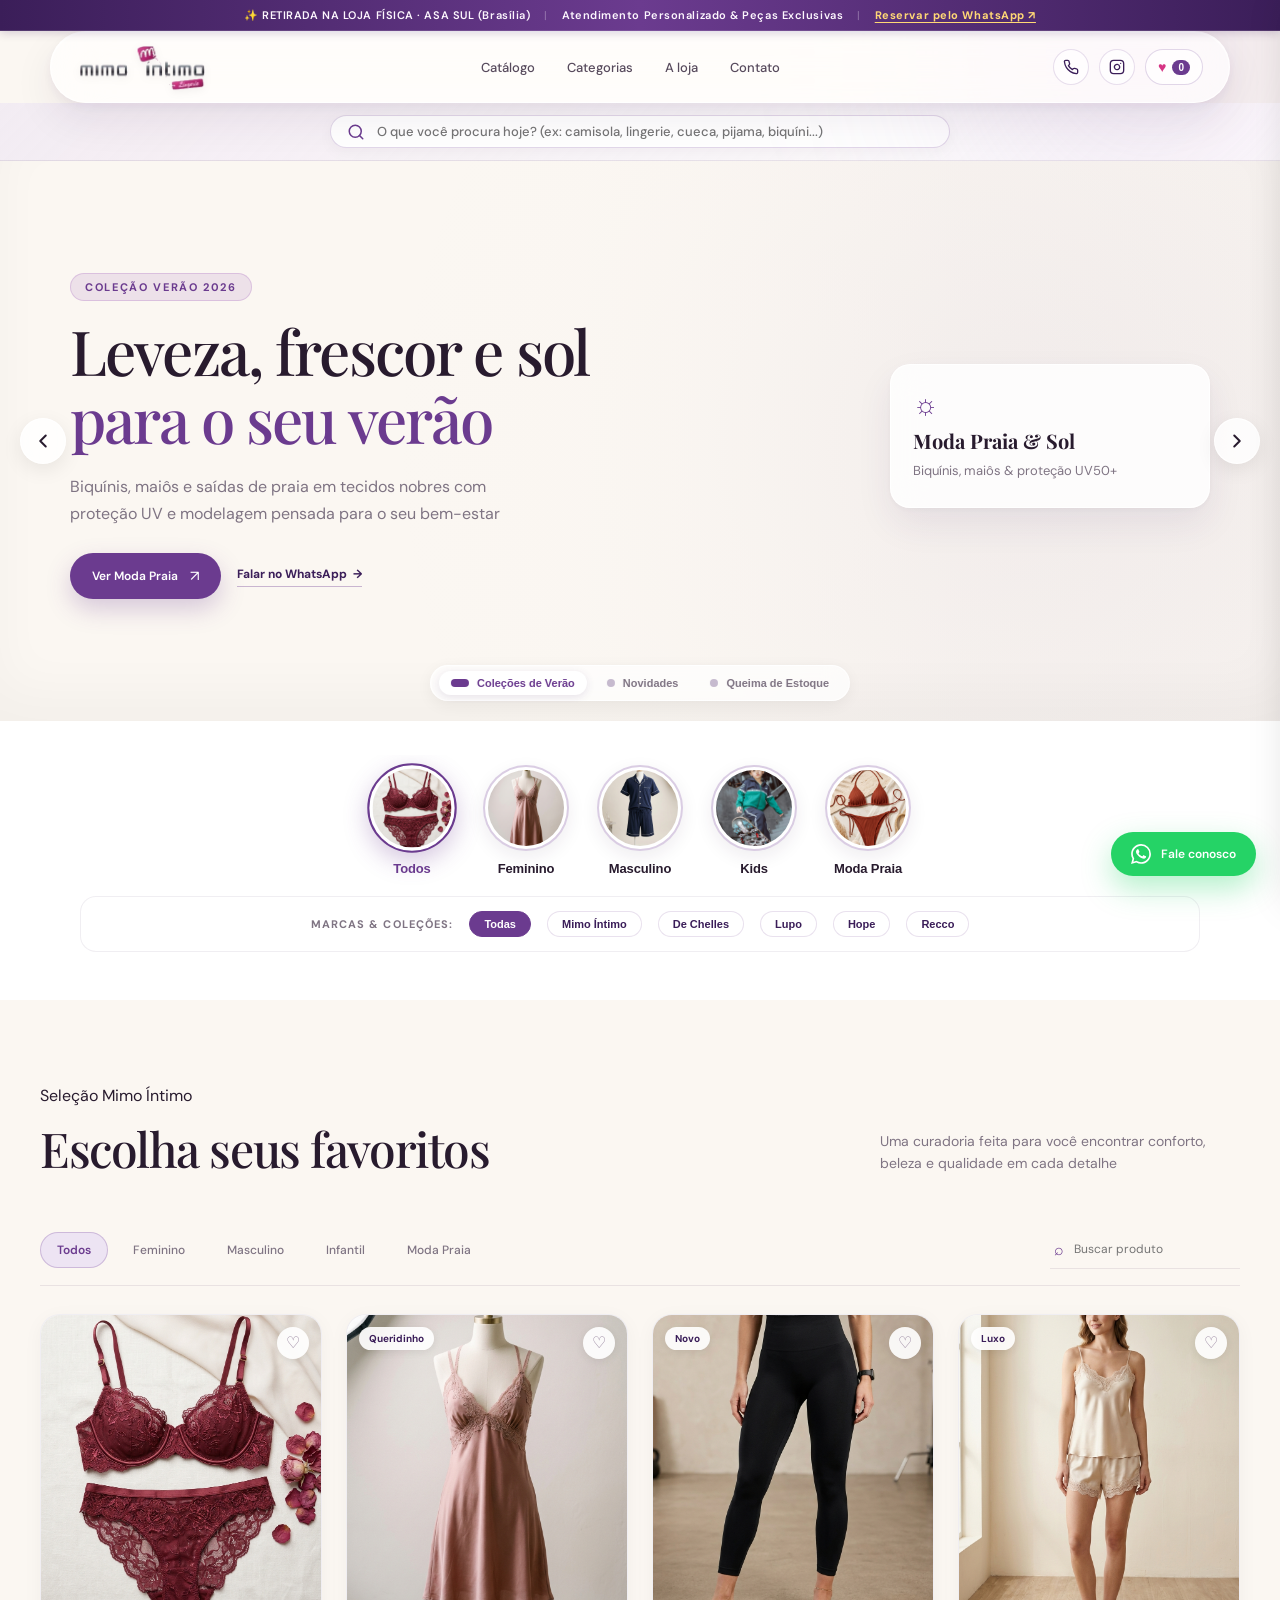
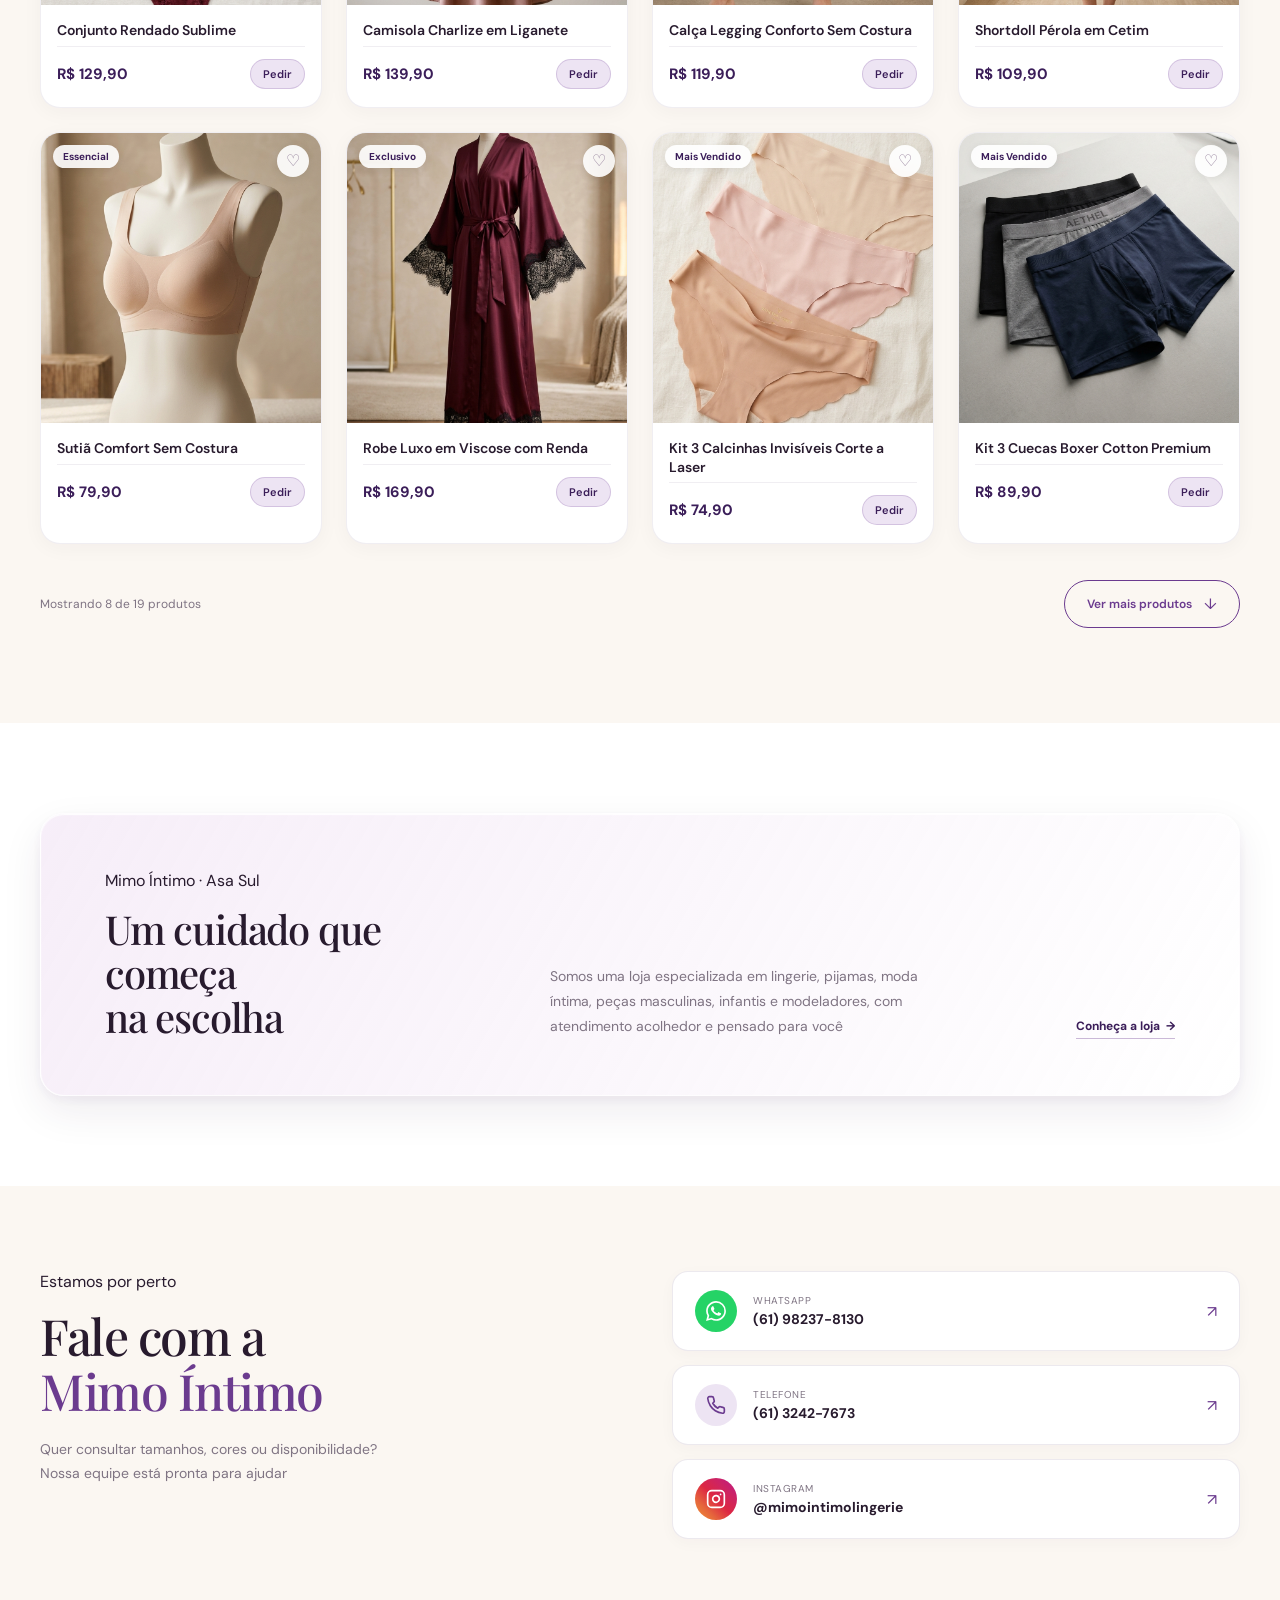
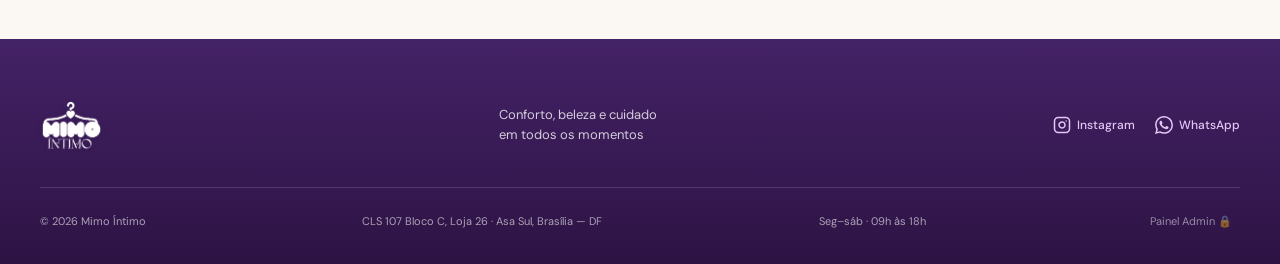
==== index.html @ 47210f23 "fix(admin,pix): corrigir login admin e banco de dados local, implementar fluxo pix com confirmacao w" ====
<!doctype html>
<html lang="pt-BR">
  <head>
    <meta charset="UTF-8" />
    <meta name="viewport" content="width=device-width, initial-scale=1.0" />
    <meta name="description" content="Mimo Íntimo — lingerie, pijamas, moda íntima e conforto em Brasília" />
    <link rel="canonical" href="https://mimointimos.com/" />
    <meta property="og:url" content="https://mimointimos.com/" />
    <meta property="og:title" content="Mimo Íntimo | Catálogo Oficial" />
    <meta property="og:description" content="Lingerie, pijamas e moda íntima escolhidos com carinho para acompanhar todos os seus momentos" />
    <title>Mimo Íntimo | Catálogo</title>
    <link rel="icon" type="image/png" href="logo.png" />
    <link rel="preconnect" href="https://fonts.googleapis.com" />
    <link rel="preconnect" href="https://fonts.gstatic.com" crossorigin />
    <link href="https://fonts.googleapis.com/css2?family=DM+Sans:wght@400;500;600;700&family=Playfair+Display:wght@500;600&display=swap" rel="stylesheet" />
    <link rel="stylesheet" href="styles.css" />
  </head>
  <body>
    <div class="page-glow page-glow-one"></div>
    <div class="page-glow page-glow-two"></div>

    <!-- BARRA ROXA DE PONTA A PONTA NO TOPO -->
    <div class="announcement-top-bar">
      <div class="announcement-inner">
        <span>✨ RETIRADA NA LOJA FÍSICA · ASA SUL (Brasília)</span>
        <span class="bar-sep">|</span>
        <span>Atendimento Personalizado & Peças Exclusivas</span>
        <span class="bar-sep">|</span>
        <a href="https://wa.me/5561982378130?text=Olá!%20Gostaria%20de%20reservar%20uma%20peça%20para%20retirada%20na%20loja" target="_blank" rel="noreferrer" class="announcement-link">
          Reservar pelo WhatsApp ↗
        </a>
      </div>
    </div>

    <!-- NAVBAR FLUTUANTE VIDRALÍTICA -->
    <header class="site-header">
      <nav class="navbar glass-panel" aria-label="Navegação principal">
        <a class="brand" href="#inicio" aria-label="Mimo Íntimo - início">
          <img class="brand-logo" src="logo.png" alt="Mimo Íntimo Lingerie" />
        </a>
        <div class="nav-links">
          <a href="#catalogo">Catálogo</a>
          <a href="#categorias">Categorias</a>
          <a href="#sobre">A loja</a>
          <a href="#contato">Contato</a>
        </div>
        <div class="nav-actions">
          <a class="nav-icon" href="tel:+556132427673" aria-label="Ligar para Mimo Íntimo" title="Telefone (61) 3242-7673">
            <svg width="16" height="16" viewBox="0 0 24 24" fill="none" stroke="currentColor" stroke-width="2" stroke-linecap="round" stroke-linejoin="round"><path d="M22 16.92v3a2 2 0 0 1-2.18 2 19.79 19.79 0 0 1-8.63-3.07 19.5 19.5 0 0 1-6-6 19.79 19.79 0 0 1-3.07-8.67A2 2 0 0 1 4.11 2h3a2 2 0 0 1 2 1.72 12.84 12.84 0 0 0 .7 2.81 2 2 0 0 1-.45 2.11L8.09 9.91a16 16 0 0 0 6 6l1.27-1.27a2 2 0 0 1 2.11-.45 12.84 12.84 0 0 0 2.81.7A2 2 0 0 1 22 16.92z"></path></svg>
          </a>
          <a class="nav-icon nav-icon-instagram" href="https://www.instagram.com/mimointimolingerie" target="_blank" rel="noreferrer" aria-label="Instagram" title="Instagram @mimointimolingerie">
            <svg width="16" height="16" viewBox="0 0 24 24" fill="none" stroke="currentColor" stroke-width="2" stroke-linecap="round" stroke-linejoin="round"><rect x="2" y="2" width="20" height="20" rx="5" ry="5"></rect><path d="M16 11.37A4 4 0 1 1 12.63 8 4 4 0 0 1 16 11.37z"></path><line x1="17.5" y1="6.5" x2="17.51" y2="6.5"></line></svg>
          </a>
          <button class="nav-fav-btn" id="fav-toggle" type="button" aria-label="Ver favoritos" title="Ver meus favoritos">
            <span class="nav-fav-heart">♥</span>
            <span class="nav-fav-badge" id="fav-badge">0</span>
          </button>
          <button class="menu-toggle" type="button" aria-label="Abrir menu" aria-expanded="false"><span></span><span></span></button>
        </div>
      </nav>
      <div class="mobile-menu glass-panel">
        <a href="#catalogo">Catálogo</a><a href="#categorias">Categorias</a><a href="#sobre">A loja</a><a href="#contato">Contato</a>
      </div>
    </header>

    <!-- BARRA DE PESQUISA RÁPIDA NO TOPO -->
    <div class="top-search-banner">
      <div class="section-shell">
        <form class="top-search-form" id="top-search-form" onsubmit="event.preventDefault();">
          <span class="top-search-icon">
            <svg width="18" height="18" viewBox="0 0 24 24" fill="none" stroke="currentColor" stroke-width="2" stroke-linecap="round" stroke-linejoin="round"><circle cx="11" cy="11" r="8"></circle><line x1="21" y1="21" x2="16.65" y2="16.65"></line></svg>
          </span>
          <input class="top-search-input" id="top-search-input" type="search" placeholder="O que você procura hoje? (ex: camisola, lingerie, cueca, pijama, biquíni...)" />
        </form>
      </div>
    </div>

    <main id="inicio">
      <!-- SESSÃO 1: HERO SLIDER CAROUSEL (Coleções de Verão, Novidades, Queima de Estoque) -->
      <section class="section-wrapper bg-beige hero-slider-wrapper" id="hero-carousel" aria-label="Destaques Mimo Íntimo">
        <div class="hero-slider" id="hero-slider">

          <!-- SLIDE 1: Coleções de Verão -->
          <div class="hero-slide active" data-index="0">
            <div class="hero-slide-bg" style="background-image: url('https://images.unsplash.com/photo-1507525428034-b723cf961d3e?auto=format&fit=crop&w=1920&q=80');"></div>
            <div class="hero-slide-overlay"></div>
            <div class="hero-slide-content section-shell">
              <div class="hero-copy">
                <p class="eyebrow"><span class="badge-tag">Coleção Verão 2026</span></p>
                <h1>Leveza, frescor e sol<br /><span>para o seu verão</span></h1>
                <p class="hero-text">Biquínis, maiôs e saídas de praia em tecidos nobres com proteção UV e modelagem pensada para o seu bem-estar</p>
                <div class="hero-actions">
                  <a class="button button-primary hero-btn-cat" href="#catalogo" data-filter="Moda Praia">Ver Moda Praia <span>↗</span></a>
                  <a class="text-link" href="https://wa.me/5561982378130?text=Olá!%20Gostaria%20de%20conhecer%20a%20Coleção%20de%20Verão%20da%20Mimo%20Íntimo" target="_blank" rel="noreferrer">Falar no WhatsApp <span>→</span></a>
                </div>
              </div>
              <div class="hero-slide-badge">
                <div class="slide-badge-card">
                  <span class="badge-icon">☼</span>
                  <strong>Moda Praia & Sol</strong>
                  <small>Biquínis, maiôs & proteção UV50+</small>
                </div>
              </div>
            </div>
          </div>

          <!-- SLIDE 2: Novidades -->
          <div class="hero-slide" data-index="1">
            <div class="hero-slide-bg" style="background-image: url('https://images.unsplash.com/photo-1515886657613-9f3515b0c78f?auto=format&fit=crop&w=1920&q=80');"></div>
            <div class="hero-slide-overlay"></div>
            <div class="hero-slide-content section-shell">
              <div class="hero-copy">
                <p class="eyebrow"><span class="badge-tag">Novidades Exclusivas</span></p>
                <h1>Conforto e elegância<br /><span>que abraçam você</span></h1>
                <p class="hero-text">Lingeries em renda antialérgica, peças sem costura e pijamas de seda criados para celebrar sua beleza com aconchego</p>
                <div class="hero-actions">
                  <a class="button button-primary hero-btn-cat" href="#catalogo" data-filter="Feminino">Explorar Novidades <span>↗</span></a>
                  <a class="text-link" href="https://wa.me/5561982378130?text=Olá!%20Gostaria%20de%20ver%20as%20novidades%20da%20Mimo%20Íntimo" target="_blank" rel="noreferrer">Falar no WhatsApp <span>→</span></a>
                </div>
              </div>
              <div class="hero-slide-badge">
                <div class="slide-badge-card">
                  <span class="badge-icon">♡</span>
                  <strong>Rendas & Cetim</strong>
                  <small>Lançamentos da semana com toque suave</small>
                </div>
              </div>
            </div>
          </div>

          <!-- SLIDE 3: Queima de Estoque -->
          <div class="hero-slide" data-index="2">
            <div class="hero-slide-bg" style="background-image: url('https://images.unsplash.com/photo-1490481651871-ab68de25d43d?auto=format&fit=crop&w=1920&q=80');"></div>
            <div class="hero-slide-overlay"></div>
            <div class="hero-slide-content section-shell">
              <div class="hero-copy">
                <p class="eyebrow"><span class="badge-tag badge-tag-sale">Oportunidade Especial</span></p>
                <h1>Queima de estoque<br /><span>com até 40% OFF</span></h1>
                <p class="hero-text">Peças selecionadas, conjuntos de lingerie e pijamas com descontos especiais enquanto durarem os estoques</p>
                <div class="hero-actions">
                  <a class="button button-primary hero-btn-cat" href="#catalogo" data-filter="Todos">Aproveitar Ofertas <span>↗</span></a>
                  <a class="text-link" href="https://wa.me/5561982378130?text=Olá!%20Quero%20aproveitar%20a%20Queima%20de%20Estoque%20da%20Mimo%20Íntimo" target="_blank" rel="noreferrer">Pedir no WhatsApp <span>→</span></a>
                </div>
              </div>
              <div class="hero-slide-badge">
                <div class="slide-badge-card slide-badge-sale">
                  <span class="badge-icon">✦</span>
                  <strong>Até 40% OFF</strong>
                  <small>Últimas unidades com preço especial</small>
                </div>
              </div>
            </div>
          </div>

        </div>

        <!-- Controles de Navegação -->
        <button class="hero-nav-btn hero-nav-prev" id="hero-prev" type="button" aria-label="Slide anterior">
          <svg width="22" height="22" viewBox="0 0 24 24" fill="none" stroke="currentColor" stroke-width="2.2" stroke-linecap="round" stroke-linejoin="round"><polyline points="15 18 9 12 15 6"></polyline></svg>
        </button>
        <button class="hero-nav-btn hero-nav-next" id="hero-next" type="button" aria-label="Próximo slide">
          <svg width="22" height="22" viewBox="0 0 24 24" fill="none" stroke="currentColor" stroke-width="2.2" stroke-linecap="round" stroke-linejoin="round"><polyline points="9 18 15 12 9 6"></polyline></svg>
        </button>

        <!-- Indicadores / Abas de Slides -->
        <div class="hero-indicators" id="hero-indicators">
          <button class="hero-dot active" data-slide="0" aria-label="Ir para Coleção Verão"><span class="dot-bar"></span><span class="dot-label">Coleções de Verão</span></button>
          <button class="hero-dot" data-slide="1" aria-label="Ir para Novidades"><span class="dot-bar"></span><span class="dot-label">Novidades</span></button>
          <button class="hero-dot" data-slide="2" aria-label="Ir para Queima de Estoque"><span class="dot-bar"></span><span class="dot-label">Queima de Estoque</span></button>
        </div>
      </section>

      <!-- SESSÃO 2: CATEGORIAS EM CÍRCULOS (Abaixo do Hero) -->
      <section class="section-wrapper bg-white circle-categories-wrapper" id="categorias" aria-label="Categorias em Círculos">
        <div class="section-shell">
          <div class="circle-categories">
            <button class="circle-cat-item active" data-category="Todos" type="button">
              <div class="circle-cat-thumb">
                <img src="images/conjunto-rendado.jpg" alt="Todos os produtos" />
              </div>
              <span class="circle-cat-label">Todos</span>
            </button>
            <button class="circle-cat-item" data-category="Feminino" type="button">
              <div class="circle-cat-thumb">
                <img src="images/camisola-charlize.jpg" alt="Feminino" />
              </div>
              <span class="circle-cat-label">Feminino</span>
            </button>
            <button class="circle-cat-item" data-category="Masculino" type="button">
              <div class="circle-cat-thumb">
                <img src="images/pijama-americano.jpg" alt="Masculino" />
              </div>
              <span class="circle-cat-label">Masculino</span>
            </button>
            <button class="circle-cat-item" data-category="Infantil" type="button">
              <div class="circle-cat-thumb">
                <img src="images/pijama-infantil.jpg" alt="Kids / Infantil" />
              </div>
              <span class="circle-cat-label">Kids</span>
            </button>
            <button class="circle-cat-item" data-category="Moda Praia" type="button">
              <div class="circle-cat-thumb">
                <img src="images/biquini-cortininha.jpg" alt="Moda Praia" />
              </div>
              <span class="circle-cat-label">Moda Praia</span>
            </button>
          </div>

          <!-- FILTRO RÁPIDO DE MARCAS / ESTILOS PARCEIROS -->
          <div class="brands-strip">
            <span class="brands-title">Marcas & Coleções:</span>
            <button class="brand-chip active" data-brand="Todas">Todas</button>
            <button class="brand-chip" data-brand="Mimo Íntimo">Mimo Íntimo</button>
            <button class="brand-chip" data-brand="De Chelles">De Chelles</button>
            <button class="brand-chip" data-brand="Lupo">Lupo</button>
            <button class="brand-chip" data-brand="Hope">Hope</button>
            <button class="brand-chip" data-brand="Recco">Recco</button>
          </div>
        </div>
      </section>

      <!-- SESSÃO 3: CATÁLOGO (Fundo Bege) -->
      <section class="section-wrapper bg-beige" id="catalogo">
        <div class="catalog section-shell">
          <div class="section-heading">
            <div>
              <p class="eyebrow">Seleção Mimo Íntimo</p>
              <h2>Escolha seus favoritos</h2>
            </div>
            <p class="section-description">Uma curadoria feita para você encontrar conforto, beleza e qualidade em cada detalhe</p>
          </div>
          <div class="catalog-toolbar">
            <div class="filter-chips">
              <button class="chip active" data-filter="Todos">Todos</button>
              <button class="chip" data-filter="Feminino">Feminino</button>
              <button class="chip" data-filter="Masculino">Masculino</button>
              <button class="chip" data-filter="Infantil">Infantil</button>
              <button class="chip" data-filter="Moda Praia">Moda Praia</button>
            </div>
            <label class="search-box"><span>⌕</span><input id="search" type="search" placeholder="Buscar produto" /></label>
          </div>
          <div class="product-grid" id="product-grid"></div>
          <div class="catalog-bottom">
            <span id="result-count"></span>
            <button class="button button-outline" id="load-more" type="button">Ver mais produtos <span>↓</span></button>
          </div>
        </div>
      </section>

      <!-- SESSÃO 4: SOBRE / A LOJA (Fundo Branco) -->
      <section class="section-wrapper bg-white" id="sobre">
        <div class="about section-shell">
          <div class="about-card glass-panel">
            <div>
              <p class="eyebrow">Mimo Íntimo · Asa Sul</p>
              <h2>Um cuidado que começa<br />na escolha</h2>
            </div>
            <p>Somos uma loja especializada em lingerie, pijamas, moda íntima, peças masculinas, infantis e modeladores, com atendimento acolhedor e pensado para você</p>
            <a class="text-link" href="#contato">Conheça a loja <span>→</span></a>
          </div>
        </div>
      </section>

      <!-- SESSÃO 5: CONTATO (Fundo Bege) -->
      <section class="section-wrapper bg-beige" id="contato">
        <div class="contact section-shell">
          <div class="contact-copy">
            <p class="eyebrow">Estamos por perto</p>
            <h2>Fale com a<br /><span>Mimo Íntimo</span></h2>
            <p>Quer consultar tamanhos, cores ou disponibilidade? Nossa equipe está pronta para ajudar</p>
          </div>
          <div class="contact-cards">
            <a href="https://wa.me/5561982378130" target="_blank" rel="noreferrer" class="contact-card">
              <span class="contact-symbol contact-symbol-whatsapp">
                <svg width="20" height="20" viewBox="0 0 24 24" fill="currentColor"><path d="M17.472 14.382c-.297-.149-1.758-.867-2.03-.967-.273-.099-.471-.148-.67.15-.197.297-.767.966-.94 1.164-.173.199-.347.223-.644.075-.297-.15-1.255-.463-2.39-1.475-.883-.788-1.48-1.761-1.653-2.059-.173-.297-.018-.458.13-.606.134-.133.298-.347.446-.52.149-.174.198-.298.298-.497.099-.198.05-.371-.025-.52-.075-.149-.669-1.612-.916-2.207-.242-.579-.487-.5-.669-.51-.173-.008-.371-.01-.57-.01-.198 0-.52.074-.792.372-.272.297-1.04 1.016-1.04 2.479 0 1.462 1.065 2.875 1.213 3.074.149.198 2.096 3.2 5.077 4.487.709.306 1.262.489 1.694.625.712.227 1.36.195 1.871.118.571-.085 1.758-.719 2.006-1.413.248-.694.248-1.289.173-1.413-.074-.124-.272-.198-.57-.347m-5.421 7.403h-.004a9.87 9.87 0 01-5.031-1.378l-.361-.214-3.741.982.998-3.648-.235-.374a9.86 9.86 0 01-1.51-5.26c.001-5.45 4.436-9.884 9.888-9.884 2.64 0 5.122 1.03 6.988 2.898a9.825 9.825 0 012.893 6.994c-.003 5.45-4.437 9.884-9.885 9.884m8.413-18.297A11.815 11.815 0 0012.05 0C5.495 0 .16 5.335.157 11.892c0 2.096.547 4.142 1.588 5.945L.057 24l6.305-1.654a11.882 11.882 0 005.683 1.448h.005c6.554 0 11.89-5.335 11.893-11.893a11.821 11.821 0 00-3.48-8.413Z"/></svg>
              </span>
              <div><small>WhatsApp</small><strong>(61) 98237-8130</strong></div>
              <span>↗</span>
            </a>
            <a href="tel:+556132427673" class="contact-card">
              <span class="contact-symbol contact-symbol-phone">
                <svg width="20" height="20" viewBox="0 0 24 24" fill="none" stroke="currentColor" stroke-width="2" stroke-linecap="round" stroke-linejoin="round"><path d="M22 16.92v3a2 2 0 0 1-2.18 2 19.79 19.79 0 0 1-8.63-3.07 19.5 19.5 0 0 1-6-6 19.79 19.79 0 0 1-3.07-8.67A2 2 0 0 1 4.11 2h3a2 2 0 0 1 2 1.72 12.84 12.84 0 0 0 .7 2.81 2 2 0 0 1-.45 2.11L8.09 9.91a16 16 0 0 0 6 6l1.27-1.27a2 2 0 0 1 2.11-.45 12.84 12.84 0 0 0 2.81.7A2 2 0 0 1 22 16.92z"></path></svg>
              </span>
              <div><small>Telefone</small><strong>(61) 3242-7673</strong></div>
              <span>↗</span>
            </a>
            <a href="https://www.instagram.com/mimointimolingerie" target="_blank" rel="noreferrer" class="contact-card">
              <span class="contact-symbol contact-symbol-instagram">
                <svg width="20" height="20" viewBox="0 0 24 24" fill="none" stroke="currentColor" stroke-width="2" stroke-linecap="round" stroke-linejoin="round"><rect x="2" y="2" width="20" height="20" rx="5" ry="5"></rect><path d="M16 11.37A4 4 0 1 1 12.63 8 4 4 0 0 1 16 11.37z"></path><line x1="17.5" y1="6.5" x2="17.51" y2="6.5"></line></svg>
              </span>
              <div><small>Instagram</small><strong>@mimointimolingerie</strong></div>
              <span>↗</span>
            </a>
          </div>
        </div>
      </section>
    </main>

    <!-- RODAPÉ ROXO -->
    <footer class="footer-purple">
      <div class="footer section-shell">
        <div class="footer-top">
          <a class="brand brand-footer" href="#inicio" aria-label="Mimo Íntimo - início">
            <img class="brand-logo footer-logo" src="logo-white.png" alt="Mimo Íntimo" />
          </a>
          <p>Conforto, beleza e cuidado<br />em todos os momentos</p>
          <div class="footer-social">
            <a href="https://www.instagram.com/mimointimolingerie" target="_blank" rel="noreferrer" aria-label="Instagram">
              <svg width="18" height="18" viewBox="0 0 24 24" fill="none" stroke="currentColor" stroke-width="2" stroke-linecap="round" stroke-linejoin="round"><rect x="2" y="2" width="20" height="20" rx="5" ry="5"></rect><path d="M16 11.37A4 4 0 1 1 12.63 8 4 4 0 0 1 16 11.37z"></path><line x1="17.5" y1="6.5" x2="17.51" y2="6.5"></line></svg>
              <span>Instagram</span>
            </a>
            <a href="https://wa.me/5561982378130" target="_blank" rel="noreferrer" aria-label="WhatsApp">
              <svg width="18" height="18" viewBox="0 0 24 24" fill="currentColor"><path d="M17.472 14.382c-.297-.149-1.758-.867-2.03-.967-.273-.099-.471-.148-.67.15-.197.297-.767.966-.94 1.164-.173.199-.347.223-.644.075-.297-.15-1.255-.463-2.39-1.475-.883-.788-1.48-1.761-1.653-2.059-.173-.297-.018-.458.13-.606.134-.133.298-.347.446-.52.149-.174.198-.298.298-.497.099-.198.05-.371-.025-.52-.075-.149-.669-1.612-.916-2.207-.242-.579-.487-.5-.669-.51-.173-.008-.371-.01-.57-.01-.198 0-.52.074-.792.372-.272.297-1.04 1.016-1.04 2.479 0 1.462 1.065 2.875 1.213 3.074.149.198 2.096 3.2 5.077 4.487.709.306 1.262.489 1.694.625.712.227 1.36.195 1.871.118.571-.085 1.758-.719 2.006-1.413.248-.694.248-1.289.173-1.413-.074-.124-.272-.198-.57-.347m-5.421 7.403h-.004a9.87 9.87 0 01-5.031-1.378l-.361-.214-3.741.982.998-3.648-.235-.374a9.86 9.86 0 01-1.51-5.26c.001-5.45 4.436-9.884 9.888-9.884 2.64 0 5.122 1.03 6.988 2.898a9.825 9.825 0 012.893 6.994c-.003 5.45-4.437 9.884-9.885 9.884m8.413-18.297A11.815 11.815 0 0012.05 0C5.495 0 .16 5.335.157 11.892c0 2.096.547 4.142 1.588 5.945L.057 24l6.305-1.654a11.882 11.882 0 005.683 1.448h.005c6.554 0 11.89-5.335 11.893-11.893a11.821 11.821 0 00-3.48-8.413Z"/></svg>
              <span>WhatsApp</span>
            </a>
          </div>
        </div>
        <div class="footer-bottom">
          <span>© 2026 Mimo Íntimo</span>
          <span>CLS 107 Bloco C, Loja 26 · Asa Sul, Brasília — DF</span>
          <span>Seg–sáb · 09h às 18h</span>
          <a href="admin.html" class="footer-admin-link" title="Acesso Administrativo">Painel Admin 🔒</a>
        </div>
      </div>
    </footer>

    <!-- MODAL DE DETALHES DO PRODUTO (COMO UMA PÁGINA COM URL PRÓPRIA #produto-ID) -->
    <div class="product-modal-view" id="product-detail-modal" aria-hidden="true">
      <div class="product-modal-card">
        <button class="product-modal-close" id="modal-detail-close" type="button" aria-label="Fechar detalhes">✕</button>
        <div class="product-modal-gallery">
          <img id="modal-detail-img" src="" alt="Produto Mimo Íntimo" />
        </div>
        <div class="product-modal-details">
          <span class="modal-category-badge" id="modal-detail-category">Feminino</span>
          <h2 id="modal-detail-title">Nome do Produto</h2>
          
          <div class="product-modal-price">
            <small>Valor à vista ou Pix</small>
            <span id="modal-detail-price">R$ 0,00</span>
          </div>

          <div class="modal-section-title">Descrição & Detalhes</div>
          <p class="modal-desc-text" id="modal-detail-desc"></p>

          <div id="modal-colors-wrap">
            <div class="modal-section-title">Cores Disponíveis</div>
            <div class="modal-chips-row" id="modal-detail-colors"></div>
          </div>

          <div id="modal-sizes-wrap">
            <div class="modal-section-title">Tamanhos / Numeração</div>
            <div class="modal-chips-row" id="modal-detail-sizes"></div>
          </div>

          <!-- RETIRADA NA LOJA ASA SUL -->
          <div class="modal-pickup-box">
            <svg width="20" height="20" viewBox="0 0 24 24" fill="none" stroke="currentColor" stroke-width="2" stroke-linecap="round" stroke-linejoin="round"><path d="M21 10c0 7-9 13-9 13s-9-6-9-13a9 9 0 0 1 18 0z"></path><circle cx="12" cy="10" r="3"></circle></svg>
            <div>
              <strong>Disponível para Retirada na Loja Física</strong><br />
              CLS 107 Bloco C Loja 26 · Asa Sul, Brasília (ou envio rápido por motoboy)
            </div>
          </div>

          <a class="modal-action-btn" id="modal-detail-wabtn" href="#" target="_blank" rel="noreferrer">
            <svg width="18" height="18" viewBox="0 0 24 24" fill="currentColor"><path d="M17.472 14.382c-.297-.149-1.758-.867-2.03-.967-.273-.099-.471-.148-.67.15-.197.297-.767.966-.94 1.164-.173.199-.347.223-.644.075-.297-.15-1.255-.463-2.39-1.475-.883-.788-1.48-1.761-1.653-2.059-.173-.297-.018-.458.13-.606.134-.133.298-.347.446-.52.149-.174.198-.298.298-.497.099-.198.05-.371-.025-.52-.075-.149-.669-1.612-.916-2.207-.242-.579-.487-.5-.669-.51-.173-.008-.371-.01-.57-.01-.198 0-.52.074-.792.372-.272.297-1.04 1.016-1.04 2.479 0 1.462 1.065 2.875 1.213 3.074.149.198 2.096 3.2 5.077 4.487.709.306 1.262.489 1.694.625.712.227 1.36.195 1.871.118.571-.085 1.758-.719 2.006-1.413.248-.694.248-1.289.173-1.413-.074-.124-.272-.198-.57-.347m-5.421 7.403h-.004a9.87 9.87 0 01-5.031-1.378l-.361-.214-3.741.982.998-3.648-.235-.374a9.86 9.86 0 01-1.51-5.26c.001-5.45 4.436-9.884 9.888-9.884 2.64 0 5.122 1.03 6.988 2.898a9.825 9.825 0 012.893 6.994c-.003 5.45-4.437 9.884-9.885 9.884m8.413-18.297A11.815 11.815 0 0012.05 0C5.495 0 .16 5.335.157 11.892c0 2.096.547 4.142 1.588 5.945L.057 24l6.305-1.654a11.882 11.882 0 005.683 1.448h.005c6.554 0 11.89-5.335 11.893-11.893a11.821 11.821 0 00-3.48-8.413Z"/></svg>
            <span id="modal-detail-btntext">Pedir Peça no WhatsApp</span>
          </a>
        </div>
      </div>
    </div>

    <!-- GAVETA DE FAVORITOS COM SELEÇÃO PIX -->
    <div class="drawer-overlay" id="drawer-overlay"></div>
    <aside class="fav-drawer" id="fav-drawer" aria-label="Seus favoritos" aria-hidden="true">
      <div class="drawer-header">
        <div>
          <h3>Meus Favoritos</h3>
          <span class="drawer-subtitle" id="drawer-count">0 itens salvos</span>
        </div>
        <button class="drawer-close" id="drawer-close" aria-label="Fechar favoritos">✕</button>
      </div>

      <div class="drawer-body" id="drawer-items">
        <p class="drawer-empty">Você ainda não favoritou nenhuma peça. Clique no coração ♡ nos produtos para salvar seus favoritos</p>
      </div>

      <div class="drawer-footer" id="drawer-footer">
        <div class="drawer-subtotal-box" id="drawer-subtotal-wrap" style="display: none">
          <span>Total Selecionado:</span>
          <strong id="drawer-subtotal-value">R$ 0,00</strong>
        </div>

        <!-- BOTAO PAGAR POR PIX -->
        <button type="button" class="button-pix-order" id="btn-pay-pix" style="display: none">
          <svg width="18" height="18" viewBox="0 0 512 512" fill="currentColor"><path d="M112.5 137.4l82.8-82.8c31.2-31.2 82-31.2 113.1 0l82.8 82.8c31.2 31.2 31.2 82 0 113.1l-82.8 82.8c-31.2 31.2-82 31.2-113.1 0l-82.8-82.8c-31.2-31.2-31.2-82 0-113.1zm113.1 27.2c-15.6 15.6-15.6 41 0 56.6l3.8 3.8c15.6 15.6 41 15.6 56.6 0l3.8-3.8c15.6-15.6 15.6-41 0-56.6l-3.8-3.8c-15.6-15.6-41-15.6-56.6 0l-3.8 3.8z"/></svg>
          <span>Pagar Selecionados por Pix</span>
        </button>

        <a class="button button-primary button-wa-order" id="send-favs-wa" href="https://wa.me/5561982378130" target="_blank" rel="noreferrer">
          <svg width="18" height="18" viewBox="0 0 24 24" fill="currentColor"><path d="M17.472 14.382c-.297-.149-1.758-.867-2.03-.967-.273-.099-.471-.148-.67.15-.197.297-.767.966-.94 1.164-.173.199-.347.223-.644.075-.297-.15-1.255-.463-2.39-1.475-.883-.788-1.48-1.761-1.653-2.059-.173-.297-.018-.458.13-.606.134-.133.298-.347.446-.52.149-.174.198-.298.298-.497.099-.198.05-.371-.025-.52-.075-.149-.669-1.612-.916-2.207-.242-.579-.487-.5-.669-.51-.173-.008-.371-.01-.57-.01-.198 0-.52.074-.792.372-.272.297-1.04 1.016-1.04 2.479 0 1.462 1.065 2.875 1.213 3.074.149.198 2.096 3.2 5.077 4.487.709.306 1.262.489 1.694.625.712.227 1.36.195 1.871.118.571-.085 1.758-.719 2.006-1.413.248-.694.248-1.289.173-1.413-.074-.124-.272-.198-.57-.347m-5.421 7.403h-.004a9.87 9.87 0 01-5.031-1.378l-.361-.214-3.741.982.998-3.648-.235-.374a9.86 9.86 0 01-1.51-5.26c.001-5.45 4.436-9.884 9.888-9.884 2.64 0 5.122 1.03 6.988 2.898a9.825 9.825 0 012.893 6.994c-.003 5.45-4.437 9.884-9.885 9.884m8.413-18.297A11.815 11.815 0 0012.05 0C5.495 0 .16 5.335.157 11.892c0 2.096.547 4.142 1.588 5.945L.057 24l6.305-1.654a11.882 11.882 0 005.683 1.448h.005c6.554 0 11.89-5.335 11.893-11.893a11.821 11.821 0 00-3.48-8.413Z"/></svg>
          <span>Consultar no WhatsApp</span>
        </a>
      </div>
    </aside>

    <!-- POP-UP 1: CONFERIR DISPONIBILIDADE NO ESTOQUE VIA WHATSAPP -->
    <div class="pix-popup-overlay" id="pix-stock-popup" aria-hidden="true">
      <div class="pix-popup-card">
        <button class="product-modal-close" onclick="closePixPopups()">✕</button>
        <div class="pix-popup-icon pix-icon-warn">⚠️</div>
        <h3>Confira se temos em estoque!</h3>
        <p>
          Para sua segurança e garantir que as cores e tamanhos escolhidos estão separados na loja física da Asa Sul, <strong>envie a lista rápida para nossa equipe no WhatsApp</strong> antes de transferir.
        </p>

        <a class="pix-btn-wpp" id="pix-stock-wpp-btn" href="#" target="_blank" rel="noreferrer" onclick="handleWppCheckClick()">
          <svg width="18" height="18" viewBox="0 0 24 24" fill="currentColor"><path d="M17.472 14.382c-.297-.149-1.758-.867-2.03-.967-.273-.099-.471-.148-.67.15-.197.297-.767.966-.94 1.164-.173.199-.347.223-.644.075-.297-.15-1.255-.463-2.39-1.475-.883-.788-1.48-1.761-1.653-2.059-.173-.297-.018-.458.13-.606.134-.133.298-.347.446-.52.149-.174.198-.298.298-.497.099-.198.05-.371-.025-.52-.075-.149-.669-1.612-.916-2.207-.242-.579-.487-.5-.669-.51-.173-.008-.371-.01-.57-.01-.198 0-.52.074-.792.372-.272.297-1.04 1.016-1.04 2.479 0 1.462 1.065 2.875 1.213 3.074.149.198 2.096 3.2 5.077 4.487.709.306 1.262.489 1.694.625.712.227 1.36.195 1.871.118.571-.085 1.758-.719 2.006-1.413.248-.694.248-1.289.173-1.413-.074-.124-.272-.198-.57-.347m-5.421 7.403h-.004a9.87 9.87 0 01-5.031-1.378l-.361-.214-3.741.982.998-3.648-.235-.374a9.86 9.86 0 01-1.51-5.26c.001-5.45 4.436-9.884 9.888-9.884 2.64 0 5.122 1.03 6.988 2.898a9.825 9.825 0 012.893 6.994c-.003 5.45-4.437 9.884-9.885 9.884m8.413-18.297A11.815 11.815 0 0012.05 0C5.495 0 .16 5.335.157 11.892c0 2.096.547 4.142 1.588 5.945L.057 24l6.305-1.654a11.882 11.882 0 005.683 1.448h.005c6.554 0 11.89-5.335 11.893-11.893a11.821 11.821 0 00-3.48-8.413Z"/></svg>
          <span>1. Consultar Peças no WhatsApp</span>
        </a>

        <!-- AO VOLTAR A PESSOA CLICA AQUI -->
        <button type="button" class="pix-btn-confirmed" id="btn-already-checked" onclick="openPixQrCodeModal()">
          ✓ Já conferi no WhatsApp, abrir QR Code Pix
        </button>
      </div>
    </div>

    <!-- POP-UP 2: QR CODE PIX DA LOJA -->
    <div class="pix-popup-overlay" id="pix-qrcode-popup" aria-hidden="true">
      <div class="pix-popup-card">
        <button class="product-modal-close" onclick="closePixPopups()">✕</button>
        <div class="pix-popup-icon pix-icon-success">💳</div>
        <h3>Pagamento por Pix</h3>
        <p>
          Escaneie o QR Code abaixo no app do seu banco ou use a chave Pix oficial:
        </p>

        <div class="qr-code-box">
          <img id="pix-qr-img" src="" alt="QR Code Pix Mimo Íntimo" />
          <strong id="pix-modal-total" style="color: var(--purple-dark); font-size: 16px">Total: R$ 0,00</strong>
        </div>

        <div style="margin-bottom: 14px; text-align: left">
          <small style="font-size: 11px; font-weight: 700; color: var(--muted); display: block; margin-bottom: 4px">Chave Pix Oficial da Loja:</small>
          <input type="text" class="pix-copy-input" id="pix-key-val" readonly value="5561982378130" onclick="this.select();" />
          <button type="button" class="preset-btn" onclick="copyPixKey()" style="margin-top: 6px; width: 100%; padding: 7px">Copiar Chave Pix</button>
        </div>

        <a class="pix-btn-wpp" href="https://wa.me/5561982378130?text=Olá!%20Acabei%20de%20realizar%20o%20Pix%20das%20minhas%20peças,%20estou%20enviando%20o%20comprovante!" target="_blank" rel="noreferrer">
          <span>Enviar Comprovante no WhatsApp</span>
        </a>
      </div>
    </div>

    <a class="floating-whatsapp" href="https://wa.me/5561982378130" target="_blank" rel="noreferrer" aria-label="Falar pelo WhatsApp">
      <svg width="20" height="20" viewBox="0 0 24 24" fill="currentColor"><path d="M17.472 14.382c-.297-.149-1.758-.867-2.03-.967-.273-.099-.471-.148-.67.15-.197.297-.767.966-.94 1.164-.173.199-.347.223-.644.075-.297-.15-1.255-.463-2.39-1.475-.883-.788-1.48-1.761-1.653-2.059-.173-.297-.018-.458.13-.606.134-.133.298-.347.446-.52.149-.174.198-.298.298-.497.099-.198.05-.371-.025-.52-.075-.149-.669-1.612-.916-2.207-.242-.579-.487-.5-.669-.51-.173-.008-.371-.01-.57-.01-.198 0-.52.074-.792.372-.272.297-1.04 1.016-1.04 2.479 0 1.462 1.065 2.875 1.213 3.074.149.198 2.096 3.2 5.077 4.487.709.306 1.262.489 1.694.625.712.227 1.36.195 1.871.118.571-.085 1.758-.719 2.006-1.413.248-.694.248-1.289.173-1.413-.074-.124-.272-.198-.57-.347m-5.421 7.403h-.004a9.87 9.87 0 01-5.031-1.378l-.361-.214-3.741.982.998-3.648-.235-.374a9.86 9.86 0 01-1.51-5.26c.001-5.45 4.436-9.884 9.888-9.884 2.64 0 5.122 1.03 6.988 2.898a9.825 9.825 0 012.893 6.994c-.003 5.45-4.437 9.884-9.885 9.884m8.413-18.297A11.815 11.815 0 0012.05 0C5.495 0 .16 5.335.157 11.892c0 2.096.547 4.142 1.588 5.945L.057 24l6.305-1.654a11.882 11.882 0 005.683 1.448h.005c6.554 0 11.89-5.335 11.893-11.893a11.821 11.821 0 00-3.48-8.413Z"/></svg>
      <span>Fale conosco</span>
    </a>
    <script src="products-data.js"></script>
    <script src="app.js"></script>
  </body>
</html>
---- styles.css ----
:root {
  --purple: #6b3b8f;
  --purple-dark: #3b1e59;
  --purple-deep: #28123d;
  --purple-light: #9b6bc0;
  --purple-soft: #ede4f3;
  --purple-glow: rgba(107, 59, 143, 0.18);
  --ink: #281b2e;
  --muted: #7f7483;
  --bg-beige: #fbf7f2;
  --bg-white: #ffffff;
  --line: rgba(72, 43, 89, 0.1);
  --glass-bg: rgba(255, 255, 255, 0.72);
  --glass-border: rgba(255, 255, 255, 0.85);
  --shadow: 0 16px 40px rgba(66, 35, 84, 0.07);
  --shadow-hover: 0 20px 45px rgba(66, 35, 84, 0.13);
  --green-wa: #25d366;
}

* {
  box-sizing: border-box;
}

html {
  scroll-behavior: smooth;
  -webkit-text-size-adjust: 100%;
}

body {
  margin: 0;
  background: var(--bg-beige);
  color: var(--ink);
  font-family: "DM Sans", sans-serif;
  overflow-x: hidden;
  word-break: normal;
  overflow-wrap: break-word;
}

h1, h2, h3, h4, h5, h6, p, span, a, small, strong {
  overflow-wrap: break-word;
  word-wrap: break-word;
}

/* Background Ambient Glows */
.page-glow {
  position: fixed;
  border-radius: 50%;
  filter: blur(80px);
  pointer-events: none;
  z-index: 0;
}

.page-glow-one {
  width: 580px;
  height: 580px;
  top: -240px;
  right: -160px;
  background: radial-gradient(circle, rgba(198, 161, 215, 0.25), transparent 70%);
}

.page-glow-two {
  width: 520px;
  height: 520px;
  bottom: -220px;
  left: -240px;
  background: radial-gradient(circle, rgba(219, 190, 231, 0.22), transparent 70%);
}

a {
  color: inherit;
  text-decoration: none;
}

/* Intercalação de Sessões (Bege / Branco) */
.section-wrapper {
  width: 100%;
  position: relative;
  z-index: 1;
}

.bg-beige {
  background-color: var(--bg-beige);
}

.bg-white {
  background-color: var(--bg-white);
}

.section-shell {
  width: min(1200px, 100%);
  padding-left: clamp(20px, 5vw, 40px);
  padding-right: clamp(20px, 5vw, 40px);
  margin-left: auto;
  margin-right: auto;
  box-sizing: border-box;
}

/* Announcement Top Bar */
.announcement {
  height: 32px;
  background: var(--purple-dark);
  color: #f4eafa;
  text-align: center;
  font-size: 11px;
  letter-spacing: 0.06em;
  display: flex;
  align-items: center;
  justify-content: center;
  padding: 0 16px;
}

.announcement span {
  margin: 0 10px;
  color: #cfa9dc;
}

/* BARRA ROXA DE PONTA A PONTA NO TOPO */
.announcement-top-bar {
  width: 100%;
  background: linear-gradient(90deg, #3b1e59 0%, #6b3b8f 50%, #3b1e59 100%);
  color: #fdf7fe;
  font-size: 11px;
  font-weight: 600;
  letter-spacing: 0.05em;
  padding: 8px 16px;
  text-align: center;
  position: relative;
  z-index: 120;
  border-bottom: 1px solid rgba(255, 255, 255, 0.12);
  box-shadow: 0 2px 10px rgba(59, 30, 89, 0.2);
}

.announcement-inner {
  display: flex;
  align-items: center;
  justify-content: center;
  gap: 14px;
  flex-wrap: wrap;
}

.bar-sep {
  opacity: 0.4;
  font-weight: 300;
}

.announcement-link {
  color: #ffd875;
  text-decoration: underline;
  text-underline-offset: 3px;
  font-weight: 700;
  transition: opacity 0.2s;
}
.announcement-link:hover {
  opacity: 0.85;
}

/* Header & Glass Navbar Flutuante */
.site-header {
  position: sticky;
  top: 14px;
  z-index: 100;
  padding: 0 16px;
  pointer-events: none;
}

.navbar {
  pointer-events: auto;
  width: min(1180px, 100%);
  margin: 0 auto;
  height: 72px;
  padding: 0 26px;
  display: flex;
  align-items: center;
  justify-content: space-between;
  position: relative;
  z-index: 10;
  transition: all 0.3s cubic-bezier(0.16, 1, 0.3, 1);
}

/* Liquid Frosted Glass Panel - Acabamento Vidralítico Ultra Fino */
.glass-panel {
  background: rgba(255, 255, 255, 0.72);
  border: 1px solid rgba(255, 255, 255, 0.8);
  box-shadow: 
    0 16px 40px rgba(50, 30, 62, 0.08),
    0 4px 12px rgba(107, 59, 143, 0.06),
    inset 0 1px 1px rgba(255, 255, 255, 0.95);
  backdrop-filter: blur(28px) saturate(200%);
  -webkit-backdrop-filter: blur(28px) saturate(200%);
  border-radius: 999px;
}

.brand {
  display: flex;
  align-items: center;
  gap: 12px;
}

.brand-logo {
  height: 48px;
  width: auto;
  max-width: 190px;
  object-fit: contain;
  display: block;
  filter: drop-shadow(0 2px 4px rgba(0,0,0,0.06));
  transition: transform 0.2s ease;
}

.brand-logo:hover {
  transform: scale(1.03);
}

.nav-links {
  display: flex;
  gap: 32px;
  font-size: 13px;
  font-weight: 500;
  color: #574a5c;
}

.nav-links a {
  transition: color 0.2s ease;
}

.nav-links a:hover,
.text-link:hover {
  color: var(--purple);
}

.nav-actions {
  display: flex;
  gap: 10px;
  align-items: center;
}

.nav-icon {
  display: grid;
  place-items: center;
  width: 36px;
  height: 36px;
  border: 1px solid rgba(107, 59, 143, 0.16);
  background: rgba(255, 255, 255, 0.6);
  border-radius: 50%;
  color: var(--purple-dark);
  transition: all 0.2s ease;
}

.nav-icon:hover {
  background: var(--purple-soft);
  color: var(--purple);
  transform: translateY(-1px);
}

.nav-icon.nav-icon-instagram:hover {
  background: linear-gradient(45deg, #f09433, #dc2743, #bc1888);
  color: #fff;
  border-color: transparent;
  box-shadow: 0 4px 14px rgba(220, 39, 67, 0.35);
  transform: translateY(-2px);
}

.nav-fav-btn {
  display: flex;
  align-items: center;
  gap: 6px;
  height: 36px;
  padding: 0 12px;
  border: 1px solid rgba(107, 59, 143, 0.2);
  background: rgba(255, 255, 255, 0.7);
  border-radius: 999px;
  color: var(--purple-dark);
  font-size: 12px;
  font-weight: 600;
  cursor: pointer;
  transition: all 0.2s ease;
}

.nav-fav-btn:hover {
  background: var(--purple-soft);
  color: var(--purple);
  transform: translateY(-1px);
}

.nav-fav-heart {
  color: #d63384;
  font-size: 14px;
}

.nav-fav-badge {
  background: var(--purple);
  color: #fff;
  border-radius: 999px;
  font-size: 10px;
  padding: 2px 6px;
  min-width: 17px;
  text-align: center;
}

.menu-toggle {
  display: none;
  border: 0;
  background: none;
  width: 36px;
  height: 36px;
  padding: 8px;
  cursor: pointer;
}

.menu-toggle span {
  height: 2px;
  background: var(--ink);
  display: block;
  margin: 5px 0;
  border-radius: 2px;
}

.mobile-menu {
  display: none;
  margin-top: 8px;
}

/* SESSÃO 1: HERO SLIDER CAROUSEL */
.hero-slider-wrapper {
  position: relative;
  overflow: hidden;
  min-height: 560px;
}

.hero-slider {
  position: relative;
  width: 100%;
  min-height: 560px;
}

.hero-slide {
  position: absolute;
  inset: 0;
  opacity: 0;
  visibility: hidden;
  transition: opacity 0.85s cubic-bezier(0.4, 0, 0.2, 1), visibility 0.85s cubic-bezier(0.4, 0, 0.2, 1);
  display: flex;
  align-items: center;
  z-index: 1;
}

.hero-slide.active {
  opacity: 1;
  visibility: visible;
  z-index: 2;
}

.hero-slide-bg {
  position: absolute;
  inset: 0;
  background-size: cover;
  background-position: center 35%;
  transform: scale(1.08);
  transition: transform 6s cubic-bezier(0.25, 1, 0.5, 1);
  z-index: 0;
}

.hero-slide.active .hero-slide-bg {
  transform: scale(1);
}

.hero-slide-overlay {
  position: absolute;
  inset: 0;
  background: linear-gradient(90deg, rgba(251, 247, 242, 0.96) 0%, rgba(251, 247, 242, 0.88) 45%, rgba(251, 247, 242, 0.35) 75%, rgba(251, 247, 242, 0.15) 100%),
              radial-gradient(circle at 80% 50%, rgba(68, 34, 102, 0.08) 0%, transparent 60%);
  box-shadow: inset 0 -30px 50px rgba(0, 0, 0, 0.03);
  z-index: 1;
}

.hero-slide-content {
  position: relative;
  z-index: 2;
  width: 100%;
  min-height: 540px;
  padding: 75px clamp(28px, 6vw, 70px) 85px;
  display: flex;
  align-items: center;
  justify-content: space-between;
  gap: 40px;
  box-sizing: border-box;
}

.badge-tag {
  display: inline-flex;
  align-items: center;
  gap: 6px;
  background: rgba(142, 68, 173, 0.12);
  color: var(--purple);
  padding: 6px 14px;
  border-radius: 999px;
  font-size: 11px;
  font-weight: 700;
  text-transform: uppercase;
  letter-spacing: 0.15em;
  border: 1px solid rgba(142, 68, 173, 0.2);
}

.badge-tag-sale {
  background: rgba(184, 51, 90, 0.14);
  color: #b8335a;
  border-color: rgba(184, 51, 90, 0.25);
}

.hero-slide-badge {
  display: flex;
  align-items: center;
  justify-content: center;
}

.slide-badge-card {
  width: 320px;
  padding: 26px 22px;
  border-radius: 20px;
  background: rgba(255, 255, 255, 0.82);
  backdrop-filter: blur(16px);
  -webkit-backdrop-filter: blur(16px);
  border: 1px solid rgba(255, 255, 255, 0.9);
  box-shadow: 0 16px 36px rgba(68, 34, 102, 0.08), 0 2px 6px rgba(0, 0, 0, 0.04);
  display: flex;
  flex-direction: column;
  gap: 8px;
  animation: floatCard 4s ease-in-out infinite;
}

@keyframes floatCard {
  0%, 100% { transform: translateY(0); }
  50% { transform: translateY(-8px); }
}

.slide-badge-card .badge-icon {
  font-size: 28px;
  line-height: 1;
  color: var(--purple);
}

.slide-badge-card strong {
  font-family: "Playfair Display", serif;
  font-size: 20px;
  color: var(--foreground);
}

.slide-badge-card small {
  font-size: 13px;
  color: var(--muted);
  line-height: 1.4;
}

.slide-badge-card.slide-badge-sale .badge-icon,
.slide-badge-card.slide-badge-sale strong {
  color: #b8335a;
}

/* Controles de Navegação (Setas) */
.hero-nav-btn {
  position: absolute;
  top: 50%;
  transform: translateY(-50%);
  width: 46px;
  height: 46px;
  border-radius: 50%;
  background: rgba(255, 255, 255, 0.82);
  backdrop-filter: blur(10px);
  -webkit-backdrop-filter: blur(10px);
  border: 1px solid rgba(255, 255, 255, 0.9);
  color: var(--foreground);
  display: flex;
  align-items: center;
  justify-content: center;
  cursor: pointer;
  z-index: 10;
  box-shadow: 0 6px 20px rgba(0, 0, 0, 0.08);
  transition: all 0.25s ease;
}

.hero-nav-btn:hover {
  background: #ffffff;
  color: var(--purple);
  transform: translateY(-50%) scale(1.1);
  box-shadow: 0 8px 24px rgba(68, 34, 102, 0.16);
}

.hero-nav-prev {
  left: 20px;
}

.hero-nav-next {
  right: 20px;
}

/* Indicadores / Abas no Rodapé do Banner */
.hero-indicators {
  position: absolute;
  bottom: 20px;
  left: 50%;
  transform: translateX(-50%);
  display: flex;
  align-items: center;
  gap: 8px;
  z-index: 10;
  background: rgba(255, 255, 255, 0.72);
  backdrop-filter: blur(12px);
  -webkit-backdrop-filter: blur(12px);
  padding: 5px 8px;
  border-radius: 999px;
  border: 1px solid rgba(255, 255, 255, 0.85);
  box-shadow: 0 4px 16px rgba(0, 0, 0, 0.06);
}

.hero-dot {
  background: transparent;
  border: none;
  cursor: pointer;
  padding: 6px 12px;
  border-radius: 999px;
  display: flex;
  align-items: center;
  gap: 8px;
  transition: all 0.3s ease;
}

.hero-dot .dot-bar {
  width: 8px;
  height: 8px;
  border-radius: 50%;
  background: rgba(68, 34, 102, 0.3);
  transition: all 0.3s ease;
}

.hero-dot .dot-label {
  font-size: 11px;
  font-weight: 600;
  color: var(--muted);
  white-space: nowrap;
  transition: color 0.3s ease;
}

.hero-dot:hover .dot-label {
  color: var(--foreground);
}

.hero-dot.active {
  background: #ffffff;
  box-shadow: 0 2px 8px rgba(68, 34, 102, 0.12);
}

.hero-dot.active .dot-bar {
  width: 18px;
  border-radius: 4px;
  background: var(--purple);
}

.hero-dot.active .dot-label {
  color: var(--purple);
  font-weight: 700;
}

.hero-copy {
  max-width: 560px;
  box-sizing: border-box;
}

.eyebrow {
  margin: 0 0 16px;
  display: inline-block;
  max-width: 100%;
}

.hero-slide h1 {
  font-family: "Playfair Display", serif;
  font-size: clamp(30px, 5vw, 62px);
  line-height: 1.1;
  font-weight: 500;
  letter-spacing: -0.03em;
  margin: 0;
  overflow-wrap: break-word;
  word-wrap: break-word;
}

.hero-slide h1 span,
.contact h2 span {
  color: var(--purple);
}

.hero-text {
  max-width: 480px;
  font-size: clamp(14px, 2vw, 16px);
  line-height: 1.7;
  color: var(--muted);
  margin: 20px 0 26px;
  overflow-wrap: break-word;
  word-wrap: break-word;
}

.hero-actions {
  display: flex;
  align-items: center;
  gap: 16px;
  flex-wrap: wrap;
}

.button {
  border: 0;
  border-radius: 999px;
  padding: 13px 22px;
  font: 600 12px "DM Sans", sans-serif;
  cursor: pointer;
  display: inline-flex;
  align-items: center;
  gap: 12px;
  transition: all 0.2s ease;
}

.button span {
  font-size: 15px;
  font-weight: 400;
}

.button-primary {
  background: var(--purple);
  color: #fff;
  box-shadow: 0 10px 24px rgba(107, 59, 143, 0.25);
}

.button-primary:hover {
  background: var(--purple-dark);
  transform: translateY(-2px);
  box-shadow: 0 12px 28px rgba(107, 59, 143, 0.32);
}

.button-outline {
  background: transparent;
  border: 1px solid var(--purple);
  color: var(--purple);
}

.button-outline:hover {
  background: var(--purple);
  color: #fff;
}

.text-link {
  font-size: 12px;
  font-weight: 700;
  color: var(--purple-dark);
  border-bottom: 1px solid rgba(107, 59, 143, 0.35);
  padding-bottom: 4px;
  display: inline-flex;
  align-items: center;
  gap: 6px;
}

/* Hero Art Visuals */
.hero-art {
  width: 440px;
  height: 380px;
  position: relative;
}

.art-orbit {
  position: absolute;
  border-radius: 50%;
  border: 1px solid rgba(107, 59, 143, 0.15);
  transform: rotate(-25deg);
}

.orbit-one {
  width: 410px;
  height: 290px;
  top: 40px;
  left: 15px;
}

.orbit-two {
  width: 320px;
  height: 370px;
  top: 0;
  left: 60px;
  transform: rotate(24deg);
}

.art-card {
  position: absolute;
  border-radius: 120px 120px 25px 25px;
  overflow: hidden;
}

.art-card-back {
  width: 175px;
  height: 270px;
  top: 45px;
  left: 6px;
  background: linear-gradient(155deg, #d7c1e0, #f4eaf5);
  padding: 22px;
  color: var(--purple);
  font: italic 13px Georgia, serif;
  display: flex;
  flex-direction: column;
  justify-content: flex-end;
}

.art-card-back strong {
  font-size: 24px;
  line-height: 1.05;
  margin-bottom: 30px;
}

.art-card-front {
  width: 240px;
  height: 340px;
  top: 17px;
  right: 28px;
  background: linear-gradient(155deg, #af7cc5, #5b2c79);
  color: white;
  box-shadow: 0 25px 45px rgba(66, 35, 84, 0.2);
}

.art-ribbon {
  position: absolute;
  top: 25px;
  left: 25px;
  font: italic 13px Georgia, serif;
}

.art-silhouette {
  position: absolute;
  width: 165px;
  height: 210px;
  bottom: 0;
  left: 38px;
  background: linear-gradient(135deg, rgba(255, 255, 255, 0.35), rgba(255, 255, 255, 0.02));
  border-radius: 80px 80px 15px 15px;
  clip-path: polygon(28% 0, 72% 0, 80% 33%, 100% 100%, 0 100%, 20% 33%);
}

.art-caption {
  position: absolute;
  bottom: 22px;
  left: 23px;
  display: flex;
  flex-direction: column;
}

.art-caption span {
  font-size: 10px;
  text-transform: uppercase;
  letter-spacing: 0.15em;
  opacity: 0.8;
}

.art-caption strong {
  font: 19px "Playfair Display", serif;
}

.floating-note {
  position: absolute;
  background: rgba(255, 255, 255, 0.85);
  border: 1px solid rgba(255, 255, 255, 0.95);
  box-shadow: var(--shadow);
  backdrop-filter: blur(10px);
  border-radius: 999px;
  color: var(--purple-dark);
  font-size: 11px;
  padding: 10px 16px;
}

.note-one {
  right: 0;
  top: 10px;
}

.note-one span {
  font-size: 16px;
  color: var(--purple);
  margin-left: 5px;
}

/* SESSÃO 2: CATEGORIAS EM CÍRCULOS (Feminino, Masculino, Kids/Infantil, Praia) */
.circle-categories-wrapper {
  padding: 34px 0 24px;
}

.circle-categories {
  display: flex;
  align-items: center;
  justify-content: center;
  gap: 28px;
  overflow-x: auto;
  padding: 10px 4px;
  -webkit-overflow-scrolling: touch;
  scrollbar-width: none;
}
.circle-categories::-webkit-scrollbar {
  display: none;
}

.circle-cat-item {
  display: flex;
  flex-direction: column;
  align-items: center;
  gap: 10px;
  cursor: pointer;
  background: transparent;
  border: 0;
  padding: 0;
  text-decoration: none;
  transition: transform 0.25s ease;
  min-width: 80px;
}

.circle-cat-item:hover {
  transform: translateY(-4px);
}

.circle-cat-thumb {
  width: 86px;
  height: 86px;
  border-radius: 50%;
  padding: 3px;
  border: 2px solid rgba(107, 59, 143, 0.25);
  background: #fff;
  overflow: hidden;
  box-shadow: 0 6px 18px rgba(50, 30, 62, 0.08);
  transition: all 0.25s ease;
  position: relative;
}

.circle-cat-item:hover .circle-cat-thumb,
.circle-cat-item.active .circle-cat-thumb {
  border-color: var(--purple);
  box-shadow: 0 8px 24px rgba(107, 59, 143, 0.28);
  transform: scale(1.04);
}

.circle-cat-thumb img {
  width: 100%;
  height: 100%;
  border-radius: 50%;
  object-fit: cover;
  display: block;
}

.circle-cat-label {
  font-size: 13px;
  font-weight: 700;
  color: var(--ink);
  letter-spacing: -0.01em;
  text-align: center;
  transition: color 0.2s;
}

.circle-cat-item:hover .circle-cat-label,
.circle-cat-item.active .circle-cat-label {
  color: var(--purple);
}

/* MARCAS EM DESTAQUE */
.brands-strip {
  display: flex;
  align-items: center;
  justify-content: center;
  gap: 16px;
  flex-wrap: wrap;
  padding: 14px 20px;
  margin: 10px 0 24px;
  background: rgba(255, 255, 255, 0.7);
  border: 1px solid rgba(72, 43, 89, 0.08);
  border-radius: 16px;
}

.brands-title {
  font-size: 11px;
  text-transform: uppercase;
  letter-spacing: 0.1em;
  color: var(--muted);
  font-weight: 700;
}

.brand-chip {
  padding: 6px 14px;
  border-radius: 999px;
  background: #fff;
  border: 1px solid rgba(107, 59, 143, 0.15);
  font-size: 11px;
  font-weight: 600;
  color: var(--purple-dark);
  cursor: pointer;
  transition: all 0.2s ease;
}

.brand-chip:hover,
.brand-chip.active {
  background: var(--purple);
  color: #fff;
  border-color: var(--purple);
}

/* BARRA DE PESQUISA RÁPIDA NO TOPO */
.top-search-banner {
  background: linear-gradient(135deg, rgba(237, 228, 243, 0.6) 0%, rgba(255, 255, 255, 0.9) 100%);
  border-bottom: 1px solid var(--line);
  padding: 12px 0;
}

.top-search-form {
  display: flex;
  align-items: center;
  background: #fff;
  border: 1.5px solid rgba(107, 59, 143, 0.2);
  border-radius: 999px;
  padding: 6px 16px;
  max-width: 620px;
  margin: 0 auto;
  box-shadow: 0 4px 16px rgba(50, 30, 62, 0.04);
  transition: border-color 0.2s, box-shadow 0.2s;
}

.top-search-form:focus-within {
  border-color: var(--purple);
  box-shadow: 0 6px 20px rgba(107, 59, 143, 0.16);
}

.top-search-icon {
  color: var(--purple);
  font-size: 16px;
  margin-right: 10px;
  display: flex;
  align-items: center;
}

.top-search-input {
  flex: 1;
  border: 0;
  outline: 0;
  background: transparent;
  font: 500 13px "DM Sans", sans-serif;
  color: var(--ink);
}

/* MODAL DE DETALHES DO PRODUTO (PÁGINA DEDICADA / URL) */
.product-modal-view {
  position: fixed;
  inset: 0;
  background: rgba(40, 27, 46, 0.6);
  backdrop-filter: blur(8px);
  z-index: 1000;
  display: none;
  place-items: center;
  padding: 16px;
  overflow-y: auto;
}

.product-modal-view.open {
  display: grid;
}

.product-modal-card {
  background: #fff;
  border-radius: 28px;
  max-width: 760px;
  width: 100%;
  max-height: 90vh;
  overflow-y: auto;
  box-shadow: 0 24px 70px rgba(0, 0, 0, 0.25);
  position: relative;
  display: grid;
  grid-template-columns: 1fr 1fr;
  animation: modalFadeIn 0.25s ease-out;
}

@keyframes modalFadeIn {
  from { opacity: 0; transform: scale(0.96) translateY(10px); }
  to { opacity: 1; transform: scale(1) translateY(0); }
}

.product-modal-close {
  position: absolute;
  top: 14px;
  right: 14px;
  z-index: 10;
  background: rgba(255, 255, 255, 0.9);
  border: 0;
  border-radius: 50%;
  width: 36px;
  height: 36px;
  font-size: 18px;
  color: var(--ink);
  cursor: pointer;
  display: grid;
  place-items: center;
  box-shadow: 0 2px 10px rgba(0,0,0,0.1);
  transition: all 0.2s;
}

.product-modal-close:hover {
  background: var(--purple-soft);
  color: var(--purple);
  transform: rotate(90deg);
}

.product-modal-gallery {
  height: 100%;
  min-height: 380px;
  background: #ede6f2;
  position: relative;
}

.product-modal-gallery img {
  width: 100%;
  height: 100%;
  object-fit: cover;
  display: block;
}

.product-modal-details {
  padding: 28px 26px;
  display: flex;
  flex-direction: column;
}

.modal-category-badge {
  font-size: 10px;
  text-transform: uppercase;
  letter-spacing: 0.1em;
  font-weight: 700;
  color: var(--purple);
  margin-bottom: 6px;
}

.product-modal-details h2 {
  font: 600 22px / 1.2 "Playfair Display", serif;
  color: var(--ink);
  margin: 0 0 10px;
}

.product-modal-price {
  font-size: 24px;
  font-weight: 700;
  color: var(--purple-dark);
  margin-bottom: 16px;
  display: flex;
  align-items: baseline;
  gap: 8px;
}

.product-modal-price small {
  font-size: 11px;
  font-weight: 500;
  color: var(--muted);
  text-transform: uppercase;
}

.modal-section-title {
  font-size: 11px;
  text-transform: uppercase;
  letter-spacing: 0.08em;
  font-weight: 700;
  color: var(--ink);
  margin: 12px 0 6px;
}

.modal-desc-text {
  font-size: 13px;
  line-height: 1.6;
  color: var(--muted);
  margin-bottom: 14px;
}

.modal-chips-row {
  display: flex;
  gap: 6px;
  flex-wrap: wrap;
  margin-bottom: 14px;
}

.modal-chip {
  padding: 4px 10px;
  border-radius: 8px;
  font-size: 11px;
  font-weight: 600;
  background: #faf7f8;
  border: 1px solid rgba(107, 59, 143, 0.2);
  color: var(--ink);
}

.modal-pickup-box {
  background: #fdf8fc;
  border: 1px dashed rgba(107, 59, 143, 0.3);
  border-radius: 12px;
  padding: 10px 14px;
  margin: 10px 0 18px;
  display: flex;
  align-items: center;
  gap: 10px;
  font-size: 11px;
  color: var(--purple-dark);
}

.modal-pickup-box svg {
  flex-shrink: 0;
  color: var(--purple);
}

.modal-action-btn {
  margin-top: auto;
  width: 100%;
  padding: 14px;
  background: var(--green);
  color: #fff;
  border: 0;
  border-radius: 999px;
  font-size: 13px;
  font-weight: 700;
  display: flex;
  align-items: center;
  justify-content: center;
  gap: 8px;
  cursor: pointer;
  box-shadow: 0 8px 20px rgba(37, 211, 102, 0.3);
  transition: all 0.2s;
  text-decoration: none;
}

.modal-action-btn:hover {
  transform: translateY(-2px);
  box-shadow: 0 10px 24px rgba(37, 211, 102, 0.4);
}

.modal-action-btn.btn-disabled {
  background: #9e91a3;
  box-shadow: none;
  cursor: not-allowed;
}

/* SESSÃO 2: CATEGORIAS (Fundo Branco) */
.category-strip {
  display: grid;
  grid-template-columns: repeat(4, 1fr);
  background: #fff;
  border: 1px solid var(--line);
  border-radius: 22px;
  padding: 24px 28px;
  gap: 16px;
  box-shadow: 0 10px 30px rgba(50, 30, 62, 0.04);
  margin: 50px 0;
}

.category-card {
  display: grid;
  grid-template-columns: 42px 1fr;
  grid-template-rows: auto auto;
  column-gap: 12px;
  border-right: 1px solid var(--line);
  padding-right: 14px;
  cursor: pointer;
  transition: all 0.2s ease;
  padding: 10px 14px 10px 6px;
  border-radius: 14px;
}

.category-card:hover {
  background: var(--purple-soft);
  transform: translateY(-2px);
}

.category-card:last-child {
  border-right: 0;
}

.category-icon {
  grid-row: 1 / 3;
  display: grid;
  place-items: center;
  width: 42px;
  height: 42px;
  border-radius: 50%;
  background: var(--purple-soft);
  color: var(--purple);
  font-size: 20px;
  transition: all 0.2s ease;
}

.category-card:hover .category-icon {
  background: var(--purple);
  color: #fff;
}

.category-card strong {
  font-size: 14px;
  align-self: end;
  color: var(--ink);
}

.category-card small {
  font-size: 11px;
  color: var(--muted);
  align-self: start;
  margin-top: 2px;
}

/* SESSÃO 3: CATÁLOGO (Fundo Bege) */
.catalog {
  padding: 85px 0 95px;
}

.section-heading {
  display: flex;
  justify-content: space-between;
  align-items: flex-end;
  gap: 30px;
  flex-wrap: wrap;
  margin-bottom: 24px;
}

.section-heading > div {
  max-width: 600px;
}

.section-heading h2,
.about h2,
.contact h2 {
  font: 500 clamp(28px, 4vw, 48px) / 1.1 "Playfair Display", serif;
  letter-spacing: -0.03em;
  margin: 0;
  overflow-wrap: break-word;
  word-wrap: break-word;
}

.section-description {
  max-width: 360px;
  color: var(--muted);
  line-height: 1.6;
  font-size: 14px;
  margin: 0;
  overflow-wrap: break-word;
  word-wrap: break-word;
}

.catalog-toolbar {
  display: flex;
  align-items: center;
  justify-content: space-between;
  border-bottom: 1px solid var(--line);
  padding: 32px 0 16px;
  margin-bottom: 28px;
  gap: 16px;
}

.filter-chips {
  display: flex;
  gap: 8px;
  flex-wrap: wrap;
}

.chip {
  border: 1px solid transparent;
  background: transparent;
  padding: 9px 16px;
  border-radius: 999px;
  font: 500 12px "DM Sans", sans-serif;
  color: var(--muted);
  cursor: pointer;
  transition: all 0.2s ease;
}

.chip:hover,
.chip.active {
  border-color: rgba(107, 59, 143, 0.25);
  color: var(--purple);
  background: var(--purple-soft);
  font-weight: 600;
}

.search-box {
  display: flex;
  align-items: center;
  gap: 8px;
  color: var(--purple);
  border-bottom: 1px solid var(--line);
  padding: 8px 4px;
  width: 190px;
}

.search-box input {
  border: 0;
  outline: 0;
  background: transparent;
  width: 100%;
  font: 12px "DM Sans", sans-serif;
  color: var(--ink);
}

.product-card.is-esgotado {
  opacity: 0.85;
}

.product-card.is-esgotado .product-image-wrap::after {
  content: "";
  position: absolute;
  inset: 0;
  background: rgba(40, 27, 46, 0.4);
  backdrop-filter: grayscale(80%);
  pointer-events: none;
  z-index: 1;
}

.product-tag.tag-esgotado {
  background: #dc3545 !important;
  color: #fff !important;
  font-weight: 800;
  letter-spacing: 0.05em;
}

.product-variants {
  display: flex;
  flex-direction: column;
  gap: 6px;
  margin: 10px 0 14px;
  padding: 8px 10px;
  background: #faf7f8;
  border-radius: 10px;
  border: 1px solid rgba(72, 43, 89, 0.06);
}

.product-variants-row {
  display: flex;
  align-items: center;
  gap: 6px;
  flex-wrap: wrap;
  font-size: 11px;
}

.product-variants-label {
  font-weight: 700;
  color: var(--purple-dark);
  font-size: 10px;
  text-transform: uppercase;
  letter-spacing: 0.05em;
  min-width: 48px;
}

.variant-pill {
  display: inline-flex;
  align-items: center;
  padding: 2px 7px;
  background: #fff;
  border: 1px solid rgba(107, 59, 143, 0.18);
  border-radius: 6px;
  font-size: 10px;
  font-weight: 600;
  color: var(--ink);
}

.product-wa-btn.btn-disabled {
  background: #9e91a3 !important;
  cursor: not-allowed;
  opacity: 0.75;
}

/* Product Grid & Cards */
.product-grid {
  display: grid;
  grid-template-columns: repeat(4, 1fr);
  gap: 24px;
}

.product-card {
  min-width: 0;
  background: #fff;
  border-radius: 20px;
  border: 1px solid rgba(72, 43, 89, 0.08);
  overflow: hidden;
  box-shadow: 0 4px 20px rgba(50, 30, 62, 0.04);
  display: flex;
  flex-direction: column;
  transition: all 0.3s ease;
}

.product-card:hover {
  transform: translateY(-4px);
  box-shadow: var(--shadow-hover);
  border-color: rgba(107, 59, 143, 0.2);
}

.product-image-wrap {
  height: 290px;
  position: relative;
  overflow: hidden;
  background: #ede6f2;
}

.product-image-wrap img {
  width: 100%;
  height: 100%;
  object-fit: cover;
  transition: transform 0.5s ease;
  display: block;
}

.product-card:hover .product-image-wrap img {
  transform: scale(1.06);
}

.product-tag {
  position: absolute;
  top: 12px;
  left: 12px;
  z-index: 2;
  border-radius: 999px;
  padding: 5px 10px;
  background: rgba(255, 255, 255, 0.9);
  backdrop-filter: blur(8px);
  font-size: 10px;
  font-weight: 700;
  color: var(--purple-dark);
  box-shadow: 0 2px 8px rgba(0, 0, 0, 0.08);
}

.product-fav {
  position: absolute;
  right: 12px;
  top: 12px;
  z-index: 2;
  border: 0;
  background: rgba(255, 255, 255, 0.9);
  backdrop-filter: blur(8px);
  border-radius: 50%;
  width: 32px;
  height: 32px;
  color: #8e7a96;
  font-size: 16px;
  display: grid;
  place-items: center;
  cursor: pointer;
  transition: all 0.2s ease;
  box-shadow: 0 2px 8px rgba(0, 0, 0, 0.08);
}

.product-fav:hover {
  transform: scale(1.1);
  color: #d63384;
}

.product-fav.is-fav {
  color: #d63384;
}

.product-info {
  padding: 16px 16px 18px;
  display: flex;
  flex-direction: column;
  flex: 1;
}

.product-meta {
  display: flex;
  align-items: center;
  justify-content: space-between;
  margin-bottom: 6px;
}

.product-category {
  font-size: 10px;
  text-transform: uppercase;
  letter-spacing: 0.1em;
  color: var(--purple);
  font-weight: 700;
}

.product-info h3 {
  font-size: 14px;
  margin: 0 0 6px;
  font-weight: 600;
  color: var(--ink);
  line-height: 1.35;
}

.product-info p {
  font-size: 11px;
  color: var(--muted);
  line-height: 1.5;
  margin: 0 0 14px;
  flex: 1;
}

.product-bottom {
  display: flex;
  align-items: center;
  justify-content: space-between;
  gap: 10px;
  padding-top: 12px;
  border-top: 1px solid rgba(72, 43, 89, 0.08);
}

.product-price {
  display: flex;
  flex-direction: column;
}

.product-price small {
  font-size: 9px;
  text-transform: uppercase;
  letter-spacing: 0.05em;
  color: var(--muted);
}

.product-price strong {
  font-size: 15px;
  font-weight: 700;
  color: var(--purple-dark);
}

.product-wa-btn {
  background: var(--purple-soft);
  color: var(--purple-dark);
  border: 1px solid rgba(107, 59, 143, 0.2);
  border-radius: 999px;
  padding: 7px 12px;
  font-size: 11px;
  font-weight: 600;
  display: inline-flex;
  align-items: center;
  gap: 6px;
  cursor: pointer;
  transition: all 0.2s ease;
  white-space: nowrap;
}

.product-wa-btn:hover {
  background: #25d366;
  color: #fff;
  border-color: #25d366;
  transform: translateY(-1px);
}

.product-wa-btn svg {
  fill: currentColor;
}

.catalog-bottom {
  display: flex;
  justify-content: space-between;
  align-items: center;
  margin-top: 36px;
}

.catalog-bottom > span {
  font-size: 12px;
  color: var(--muted);
}

/* SESSÃO 4: SOBRE / A LOJA (Fundo Branco) */
.about {
  padding: 90px 0;
}

.about-card {
  padding: clamp(32px, 5vw, 56px) clamp(24px, 5vw, 64px);
  display: grid;
  grid-template-columns: 1fr 1fr 180px;
  align-items: end;
  gap: 36px;
  background: linear-gradient(120deg, rgba(246, 237, 248, 0.95), rgba(255, 255, 255, 0.7));
  border-radius: 24px;
  box-sizing: border-box;
}

.about-card h2 {
  font-size: clamp(26px, 4vw, 40px);
  overflow-wrap: break-word;
  word-wrap: break-word;
}

.about-card > p {
  font-size: 14px;
  color: var(--muted);
  line-height: 1.8;
  margin: 0;
  overflow-wrap: break-word;
  word-wrap: break-word;
}

.about-card .text-link {
  justify-self: end;
}

/* SESSÃO 5: CONTATO (Fundo Bege) */
.contact {
  display: grid;
  grid-template-columns: 1fr 1fr;
  gap: clamp(32px, 5vw, 70px);
  padding: 85px 0 100px;
  box-sizing: border-box;
}

.contact h2 {
  font: 500 clamp(30px, 4.5vw, 50px) / 1.1 "Playfair Display", serif;
  overflow-wrap: break-word;
  word-wrap: break-word;
}

.contact-copy > p:last-child {
  color: var(--muted);
  font-size: 14px;
  line-height: 1.7;
  max-width: 380px;
  margin-top: 20px;
  overflow-wrap: break-word;
  word-wrap: break-word;
}

.contact-cards {
  display: flex;
  flex-direction: column;
  gap: 14px;
}

.contact-card {
  display: flex;
  align-items: center;
  gap: 16px;
  background: #fff;
  border: 1px solid var(--line);
  border-radius: 16px;
  padding: 18px 22px;
  transition: all 0.2s ease;
  box-shadow: 0 4px 15px rgba(50, 30, 62, 0.03);
}

.contact-card:hover {
  transform: translateX(5px);
  border-color: rgba(107, 59, 143, 0.35);
  box-shadow: 0 8px 24px rgba(50, 30, 62, 0.08);
}

.contact-card > div {
  display: flex;
  flex-direction: column;
  gap: 3px;
  flex: 1;
}

.contact-card small {
  font-size: 10px;
  color: var(--muted);
  text-transform: uppercase;
  letter-spacing: 0.05em;
}

.contact-card strong {
  font-size: 14px;
}

.contact-card > span:last-child {
  color: var(--purple);
}

.contact-symbol {
  display: grid;
  place-items: center;
  width: 42px;
  height: 42px;
  border-radius: 50%;
  flex-shrink: 0;
}

.contact-symbol-whatsapp {
  background: #25d366;
  color: #fff;
}

.contact-symbol-phone {
  background: var(--purple-soft);
  color: var(--purple);
}

.contact-symbol-instagram {
  background: linear-gradient(45deg, #f09433 0%, #e6683c 25%, #dc2743 50%, #cc2366 75%, #bc1888 100%);
  color: #fff;
}

/* RODAPÉ ROXO */
.footer-purple {
  background: linear-gradient(180deg, #442266, #2d1344);
  color: #ffffff;
  padding: 60px 0 32px;
  margin-top: 0;
  position: relative;
  z-index: 10;
}

.footer {
  padding: 0;
}

.brand-footer {
  display: inline-block;
}

.footer-logo {
  height: 52px;
  width: auto;
  object-fit: contain;
}

.footer-top {
  display: flex;
  justify-content: space-between;
  align-items: center;
  gap: 30px;
}

.footer-top > p {
  font-size: 13px;
  color: rgba(255, 255, 255, 0.78);
  line-height: 1.6;
  margin: 0;
}

.footer-social {
  display: flex;
  gap: 20px;
}

.footer-social a {
  display: inline-flex;
  align-items: center;
  gap: 6px;
  color: #e4c7f5;
  font-size: 12px;
  font-weight: 500;
  transition: all 0.2s ease;
}

.footer-social a:hover {
  color: #ffffff;
  transform: translateY(-1px);
}

.footer-bottom {
  display: flex;
  justify-content: space-between;
  align-items: center;
  gap: 20px;
  border-top: 1px solid rgba(255, 255, 255, 0.14);
  margin-top: 36px;
  padding-top: 22px;
  font-size: 11px;
  color: rgba(255, 255, 255, 0.6);
}

.footer-admin-link {
  color: rgba(255, 255, 255, 0.5);
  font-size: 11px;
  transition: color 0.2s ease;
  padding: 4px 8px;
  border-radius: 6px;
}

.footer-admin-link:hover {
  color: #ffffff;
  background: rgba(255, 255, 255, 0.1);
}

/* Floating WhatsApp Button */
.floating-whatsapp {
  position: fixed;
  right: 24px;
  bottom: 24px;
  display: flex;
  align-items: center;
  gap: 10px;
  z-index: 90;
  background: #25d366;
  color: #fff;
  border-radius: 999px;
  padding: 12px 20px;
  box-shadow: 0 12px 30px rgba(37, 211, 102, 0.35);
  font-size: 14px;
  font-weight: 600;
  transition: all 0.2s ease;
}

.floating-whatsapp:hover {
  transform: translateY(-2px) scale(1.02);
  background: #1ebc57;
  box-shadow: 0 14px 34px rgba(37, 211, 102, 0.45);
}

.floating-whatsapp svg {
  fill: currentColor;
}

.floating-whatsapp span {
  font-size: 12px;
}

/* Estilos dos Itens e Seleção de Favoritos para Pix */
.drawer-item-select {
  display: flex;
  align-items: center;
  gap: 10px;
}

.fav-checkbox {
  width: 18px;
  height: 18px;
  accent-color: var(--purple);
  cursor: pointer;
}

.drawer-subtotal-box {
  background: #fdf8fc;
  border: 1px dashed rgba(107, 59, 143, 0.25);
  border-radius: 12px;
  padding: 10px 14px;
  margin-bottom: 12px;
  display: flex;
  justify-content: space-between;
  align-items: center;
  font-size: 13px;
  color: var(--ink);
}

.drawer-subtotal-box strong {
  color: var(--purple-dark);
  font-size: 15px;
}

.button-pix-order {
  width: 100%;
  justify-content: center;
  background: linear-gradient(135deg, #00b494 0%, #008770 100%);
  color: #fff;
  border: 0;
  border-radius: 999px;
  padding: 13px 20px;
  font: 700 13px "DM Sans", sans-serif;
  cursor: pointer;
  display: flex;
  align-items: center;
  gap: 8px;
  box-shadow: 0 8px 22px rgba(0, 180, 148, 0.3);
  transition: all 0.2s ease;
  margin-bottom: 8px;
}

.button-pix-order:hover {
  transform: translateY(-2px);
  box-shadow: 0 10px 26px rgba(0, 180, 148, 0.4);
}

/* Modais de Fluxo Pix & Estoque */
.pix-popup-overlay {
  position: fixed;
  inset: 0;
  background: rgba(40, 27, 46, 0.65);
  backdrop-filter: blur(8px);
  z-index: 1005;
  display: none;
  place-items: center;
  padding: 16px;
}

.pix-popup-overlay.open {
  display: grid;
}

.pix-popup-card {
  background: #fff;
  border-radius: 24px;
  max-width: 440px;
  width: 100%;
  padding: 28px 24px;
  text-align: center;
  box-shadow: 0 20px 50px rgba(0, 0, 0, 0.25);
  position: relative;
  animation: modalFadeIn 0.25s ease-out;
}

.pix-popup-icon {
  width: 60px;
  height: 60px;
  border-radius: 50%;
  margin: 0 auto 16px;
  display: grid;
  place-items: center;
  font-size: 28px;
}

.pix-icon-warn {
  background: #fff3cd;
  color: #856404;
}

.pix-icon-success {
  background: #d4edda;
  color: #155724;
}

.pix-popup-card h3 {
  font: 600 20px "Playfair Display", serif;
  margin: 0 0 10px;
  color: var(--ink);
}

.pix-popup-card p {
  font-size: 13px;
  line-height: 1.6;
  color: var(--muted);
  margin: 0 0 20px;
}

.pix-btn-wpp {
  background: #25d366;
  color: #fff;
  border-radius: 999px;
  padding: 13px 20px;
  font-size: 13px;
  font-weight: 700;
  display: flex;
  align-items: center;
  justify-content: center;
  gap: 8px;
  text-decoration: none;
  margin-bottom: 10px;
  box-shadow: 0 6px 18px rgba(37, 211, 102, 0.3);
  transition: all 0.2s;
}

.pix-btn-wpp:hover {
  transform: translateY(-2px);
  box-shadow: 0 8px 22px rgba(37, 211, 102, 0.4);
}

.pix-btn-confirmed {
  background: var(--purple);
  color: #fff;
  border: 0;
  border-radius: 999px;
  padding: 12px 20px;
  width: 100%;
  font-size: 13px;
  font-weight: 700;
  cursor: pointer;
  transition: all 0.2s;
}

.pix-btn-confirmed:hover {
  background: var(--purple-dark);
}

.qr-code-box {
  background: #faf7f8;
  border: 2px dashed rgba(107, 59, 143, 0.2);
  border-radius: 16px;
  padding: 16px;
  margin: 16px 0;
  display: flex;
  flex-direction: column;
  align-items: center;
  gap: 10px;
}

.qr-code-box img {
  width: 170px;
  height: 170px;
  border-radius: 8px;
  background: #fff;
  padding: 6px;
  box-shadow: 0 4px 12px rgba(0, 0, 0, 0.08);
}

.pix-copy-input {
  width: 100%;
  padding: 10px 12px;
  font-size: 11px;
  border: 1px solid var(--line);
  border-radius: 8px;
  background: #fff;
  color: var(--ink);
  font-family: monospace;
  box-sizing: border-box;
}

/* Favorites Drawer & Overlay */
.drawer-overlay {
  position: fixed;
  inset: 0;
  background: rgba(40, 27, 46, 0.4);
  backdrop-filter: blur(4px);
  z-index: 200;
  opacity: 0;
  pointer-events: none;
  transition: opacity 0.3s ease;
}

.drawer-overlay.open {
  opacity: 1;
  pointer-events: auto;
}

.fav-drawer {
  position: fixed;
  top: 0;
  right: -420px;
  width: min(400px, 100%);
  height: 100vh;
  background: #fff;
  z-index: 201;
  box-shadow: -10px 0 40px rgba(0, 0, 0, 0.15);
  display: flex;
  flex-direction: column;
  transition: right 0.35s cubic-bezier(0.16, 1, 0.3, 1);
}

.fav-drawer.open {
  right: 0;
}

.drawer-header {
  padding: 24px 20px 16px;
  border-bottom: 1px solid var(--line);
  display: flex;
  justify-content: space-between;
  align-items: flex-start;
}

.drawer-header h3 {
  margin: 0;
  font-size: 18px;
  color: var(--ink);
}

.drawer-subtitle {
  font-size: 11px;
  color: var(--muted);
}

.drawer-close {
  background: var(--purple-soft);
  border: 0;
  width: 32px;
  height: 32px;
  border-radius: 50%;
  font-size: 14px;
  color: var(--purple-dark);
  cursor: pointer;
  display: grid;
  place-items: center;
}

.drawer-body {
  flex: 1;
  overflow-y: auto;
  padding: 16px 20px;
  display: flex;
  flex-direction: column;
  gap: 12px;
}

.drawer-empty {
  font-size: 12px;
  color: var(--muted);
  line-height: 1.6;
  text-align: center;
  margin: auto 0;
}

.drawer-item {
  display: flex;
  gap: 12px;
  align-items: center;
  padding: 10px;
  border: 1px solid var(--line);
  border-radius: 12px;
  background: #faf7f8;
}

.drawer-item img {
  width: 50px;
  height: 50px;
  border-radius: 8px;
  object-fit: cover;
}

.drawer-item-info {
  flex: 1;
}

.drawer-item-info strong {
  font-size: 12px;
  display: block;
  color: var(--ink);
}

.drawer-item-info span {
  font-size: 11px;
  color: var(--purple);
  font-weight: 600;
}

.drawer-item-remove {
  border: 0;
  background: transparent;
  color: #a89ba8;
  font-size: 16px;
  cursor: pointer;
  padding: 4px;
}

.drawer-item-remove:hover {
  color: #e63946;
}

.drawer-footer {
  padding: 16px 20px 24px;
  border-top: 1px solid var(--line);
  background: #fff;
}

.button-wa-order {
  width: 100%;
  justify-content: center;
  background: #25d366;
  color: #fff;
  border-radius: 12px;
  padding: 14px;
  font-size: 13px;
  font-weight: 600;
  gap: 8px;
}

.button-wa-order:hover {
  background: #1ebc57;
}

/* Responsive Media Queries */
@media (max-width: 1024px) {
  .product-grid {
    grid-template-columns: repeat(3, 1fr);
  }
  .category-strip {
    grid-template-columns: repeat(2, 1fr);
  }
  .category-card:nth-child(2) {
    border-right: 0;
  }
}

@media (max-width: 820px) {
  .section-shell {
    padding-left: 20px;
    padding-right: 20px;
  }
  .hero-slider-wrapper,
  .hero-slider {
    min-height: 520px;
  }
  .hero-slide-overlay {
    background: linear-gradient(180deg, rgba(251, 247, 242, 0.96) 0%, rgba(251, 247, 242, 0.9) 55%, rgba(251, 247, 242, 0.78) 100%);
  }
  .hero-slide-content {
    flex-direction: column;
    padding: 50px 16px 80px;
    text-align: center;
    gap: 20px;
    min-height: 500px;
    justify-content: center;
  }
  .hero-copy {
    max-width: 100%;
    padding: 0 10px;
  }
  .hero-slide h1 {
    font-size: clamp(26px, 5.5vw, 42px);
    line-height: 1.15;
  }
  .hero-text {
    font-size: 14px;
    padding: 0 12px;
    margin: 16px auto 22px;
  }
  .hero-actions {
    justify-content: center;
    gap: 12px;
  }
  .hero-slide-badge {
    display: none;
  }
  .hero-nav-btn {
    display: none;
  }
  .hero-indicators {
    bottom: 14px;
    padding: 5px 10px;
    gap: 6px;
  }
  .hero-dot {
    padding: 4px 6px;
  }
  .hero-dot .dot-label {
    display: none;
  }
  .hero-dot .dot-bar {
    width: 8px;
    height: 8px;
  }
  .hero-dot.active .dot-bar {
    width: 20px;
  }
  .section-heading {
    flex-direction: column;
    align-items: flex-start;
    gap: 12px;
  }
  .section-description {
    max-width: 100%;
  }
  .about-card {
    grid-template-columns: 1fr;
    padding: 36px 28px;
    gap: 20px;
  }
  .about-card .text-link {
    justify-self: start;
  }
  .contact {
    grid-template-columns: 1fr;
    gap: 36px;
    padding: 60px 0 80px;
  }
  .footer-top {
    flex-direction: column;
    text-align: center;
    gap: 18px;
    padding: 0 12px;
  }
  .footer-bottom {
    flex-direction: column;
    text-align: center;
    gap: 10px;
    padding: 16px 12px 0;
  }
}

@media (max-width: 768px) {
  .product-modal-card {
    grid-template-columns: 1fr;
    max-height: 94vh;
  }
  .product-modal-gallery {
    min-height: 240px;
    height: 260px;
  }
  .product-modal-details {
    padding: 20px 18px;
  }
  .circle-categories {
    justify-content: flex-start;
    padding-left: 12px;
    padding-right: 12px;
    gap: 16px;
  }
  .circle-cat-thumb {
    width: 68px;
    height: 68px;
  }
  .circle-cat-label {
    font-size: 11px;
  }
  /* EXIGÊNCIA DO CLIENTE: 3 PRODUTOS POR LINHA NO CELULAR */
  .product-grid {
    grid-template-columns: repeat(3, 1fr) !important;
    gap: 8px !important;
  }
  .product-card {
    border-radius: 12px;
    cursor: pointer;
  }
  .product-image-wrap {
    height: 125px !important;
  }
  .product-info {
    padding: 8px 6px 10px !important;
  }
  .product-category {
    font-size: 8px !important;
    display: none;
  }
  .product-info h3 {
    font-size: 10.5px !important;
    line-height: 1.25 !important;
    margin: 0 0 4px !important;
    display: -webkit-box;
    -webkit-line-clamp: 2;
    -webkit-box-orient: vertical;
    overflow: hidden;
  }
  .product-info p {
    display: none !important;
  }
  .product-variants {
    display: none !important;
  }
  .product-fav {
    width: 24px !important;
    height: 24px !important;
    font-size: 12px !important;
    top: 6px !important;
    right: 6px !important;
  }
  .product-bottom {
    padding-top: 6px !important;
    flex-direction: column !important;
    align-items: stretch !important;
    gap: 4px !important;
  }
  .product-price small {
    display: none !important;
  }
  .product-price strong {
    font-size: 11px !important;
    text-align: center;
  }
  .product-wa-btn {
    display: none !important; /* No mobile 3 por linha, o clique no card abre o modal completo */
  }
  .mobile-tap-hint {
    display: block;
    font-size: 9px;
    color: var(--purple);
    font-weight: 600;
    text-align: center;
    background: var(--purple-soft);
    border-radius: 4px;
    padding: 2px;
    margin-top: 2px;
  }
}

@media (min-width: 769px) {
  .mobile-tap-hint {
    display: none;
  }
}

@media (max-width: 680px) {
  .section-shell {
    padding-left: 18px;
    padding-right: 18px;
  }
  .announcement {
    font-size: 10px;
    padding: 0 14px;
  }
  .site-header {
    top: 6px;
    padding: 0 8px;
  }
  .navbar {
    width: 100%;
    height: 60px;
    padding: 0 16px;
    border-radius: 18px;
  }
  .brand-logo {
    height: 36px;
  }
  .nav-links {
    display: none;
  }
  .menu-toggle {
    display: block;
  }
  .mobile-menu {
    display: none;
    padding: 20px;
    flex-direction: column;
    gap: 14px;
    font-size: 13px;
  }
  .mobile-menu.open {
    display: flex;
  }
  .category-strip {
    grid-template-columns: 1fr;
    padding: 18px 20px;
    margin: 24px 0;
  }
  .category-card {
    border-right: 0;
    border-bottom: 1px solid var(--line);
    padding: 12px 6px;
  }
  .category-card:last-child {
    border-bottom: 0;
  }
  .product-grid {
    grid-template-columns: repeat(2, 1fr);
    gap: 12px;
  }
  .product-image-wrap {
    height: 190px;
  }
  .product-info {
    padding: 14px 12px 16px;
  }
  .product-info h3 {
    font-size: 13px;
    line-height: 1.35;
  }
  .product-info p {
    display: none;
  }
  .product-bottom {
    flex-direction: column;
    align-items: flex-start;
    gap: 8px;
  }
  .product-wa-btn {
    width: 100%;
    justify-content: center;
    font-size: 11px;
    padding: 8px 10px;
  }
  .catalog-toolbar {
    flex-direction: column;
    align-items: stretch;
  }
  .filter-chips {
    overflow-x: auto;
    flex-wrap: nowrap;
    padding: 4px 2px 8px;
  }
  .chip {
    white-space: nowrap;
  }
  .search-box {
    width: 100%;
  }
  .about-card {
    padding: 28px 20px;
  }
  .about-card h2 {
    font-size: 26px;
  }
  .contact {
    padding: 50px 0 70px;
  }
  .contact h2 {
    font-size: 32px;
  }
  .contact-card {
    padding: 14px 16px;
  }
  .floating-whatsapp span {
    display: none;
  }
  .floating-whatsapp {
    padding: 12px;
    border-radius: 50%;
  }
}

@media (max-width: 480px) {
  .section-shell {
    padding-left: 12px;
    padding-right: 12px;
  }
  .hero-slide-content {
    padding: 30px 4px 65px;
  }
  .hero-copy {
    padding: 0;
  }
  .hero-slide h1 {
    font-size: 24px;
    line-height: 1.15;
  }
  .hero-text {
    font-size: 12px;
    line-height: 1.5;
    padding: 0;
    margin: 12px 0 16px;
  }
  .hero-actions .button {
    width: 100%;
    justify-content: center;
  }
  .hero-actions .text-link {
    width: 100%;
    justify-content: center;
  }
  /* MANTÉM RIGOROSAMENTE 3 PRODUTOS POR LINHA EM QUALQUER CELULAR */
  .product-grid {
    grid-template-columns: repeat(3, 1fr) !important;
    gap: 6px !important;
  }
  .product-image-wrap {
    height: 115px !important;
  }
  .product-info {
    padding: 6px 4px 8px !important;
  }
  .product-info h3 {
    font-size: 9.5px !important;
  }
  .product-price strong {
    font-size: 10.5px !important;
  }
  .about-card {
    padding: 24px 16px;
  }
  .contact h2 {
    font-size: 28px;
  }
  .contact-card {
    padding: 12px 14px;
  }
}
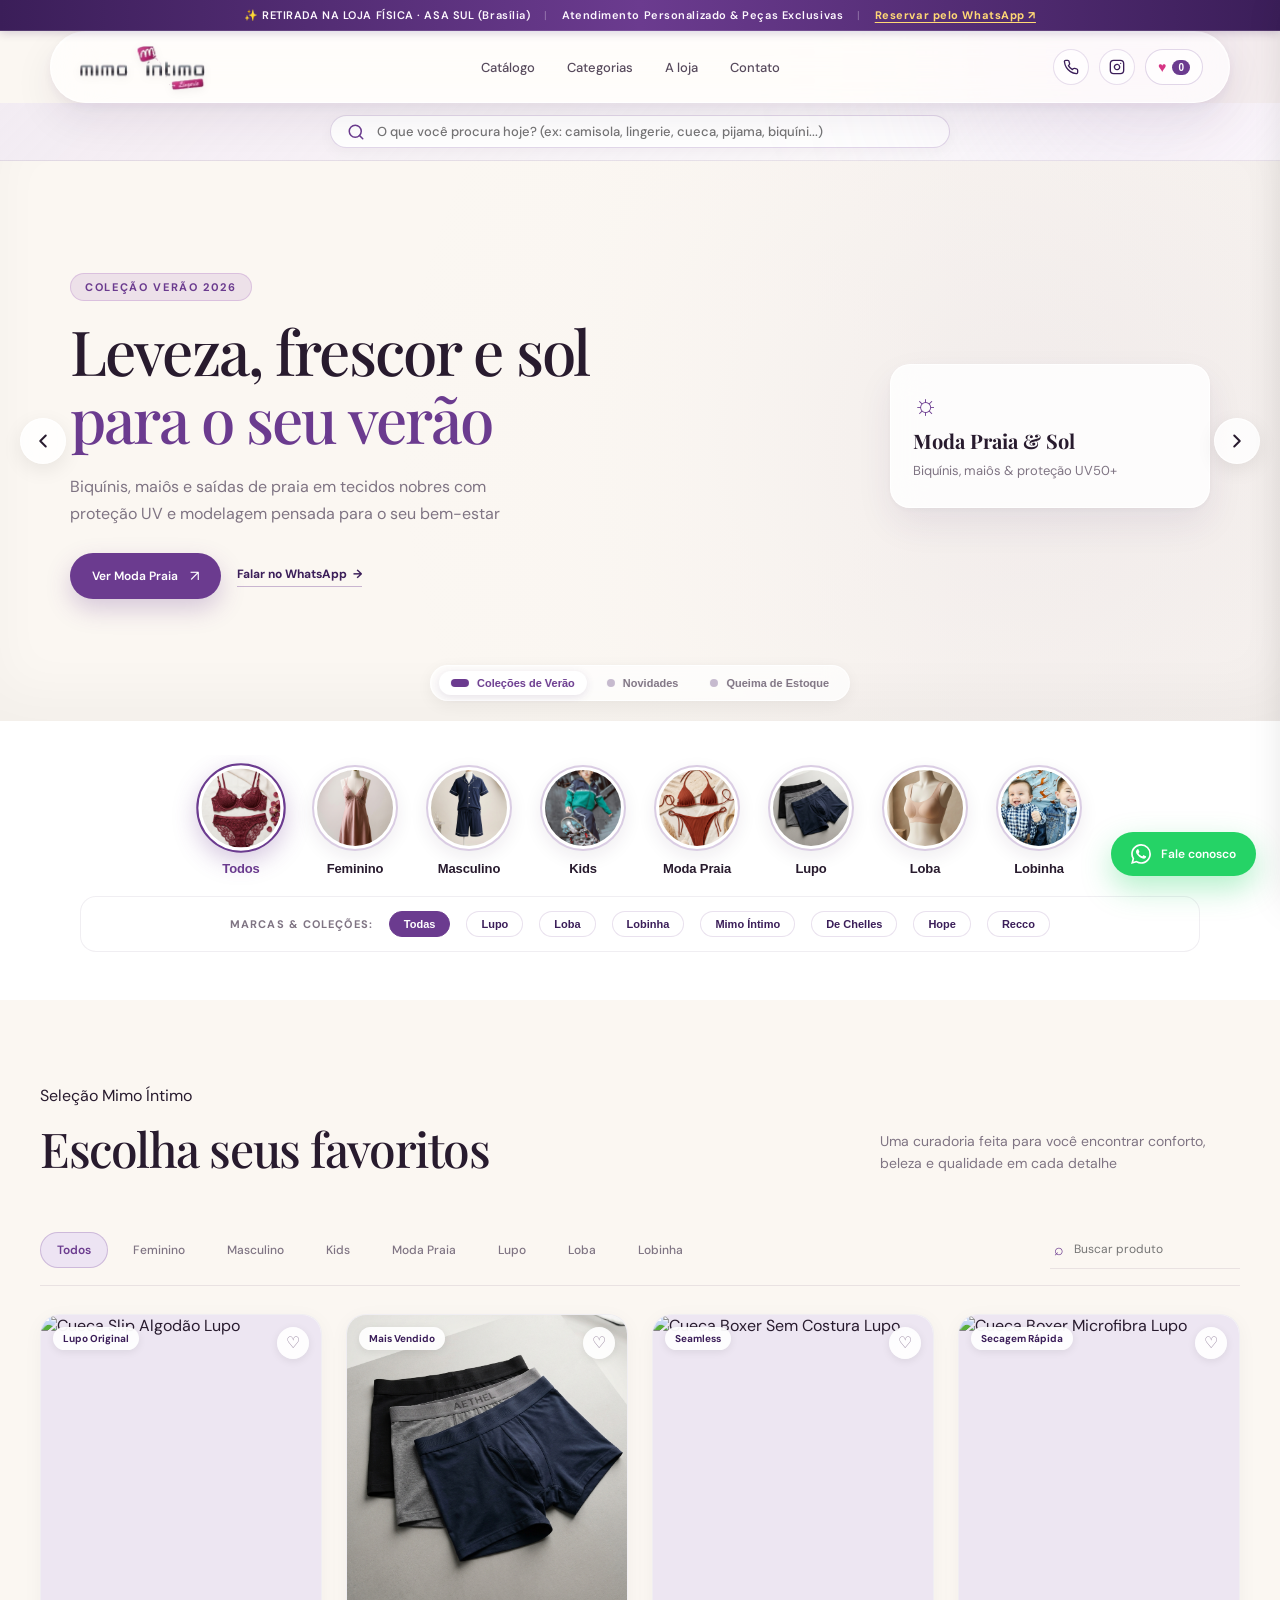
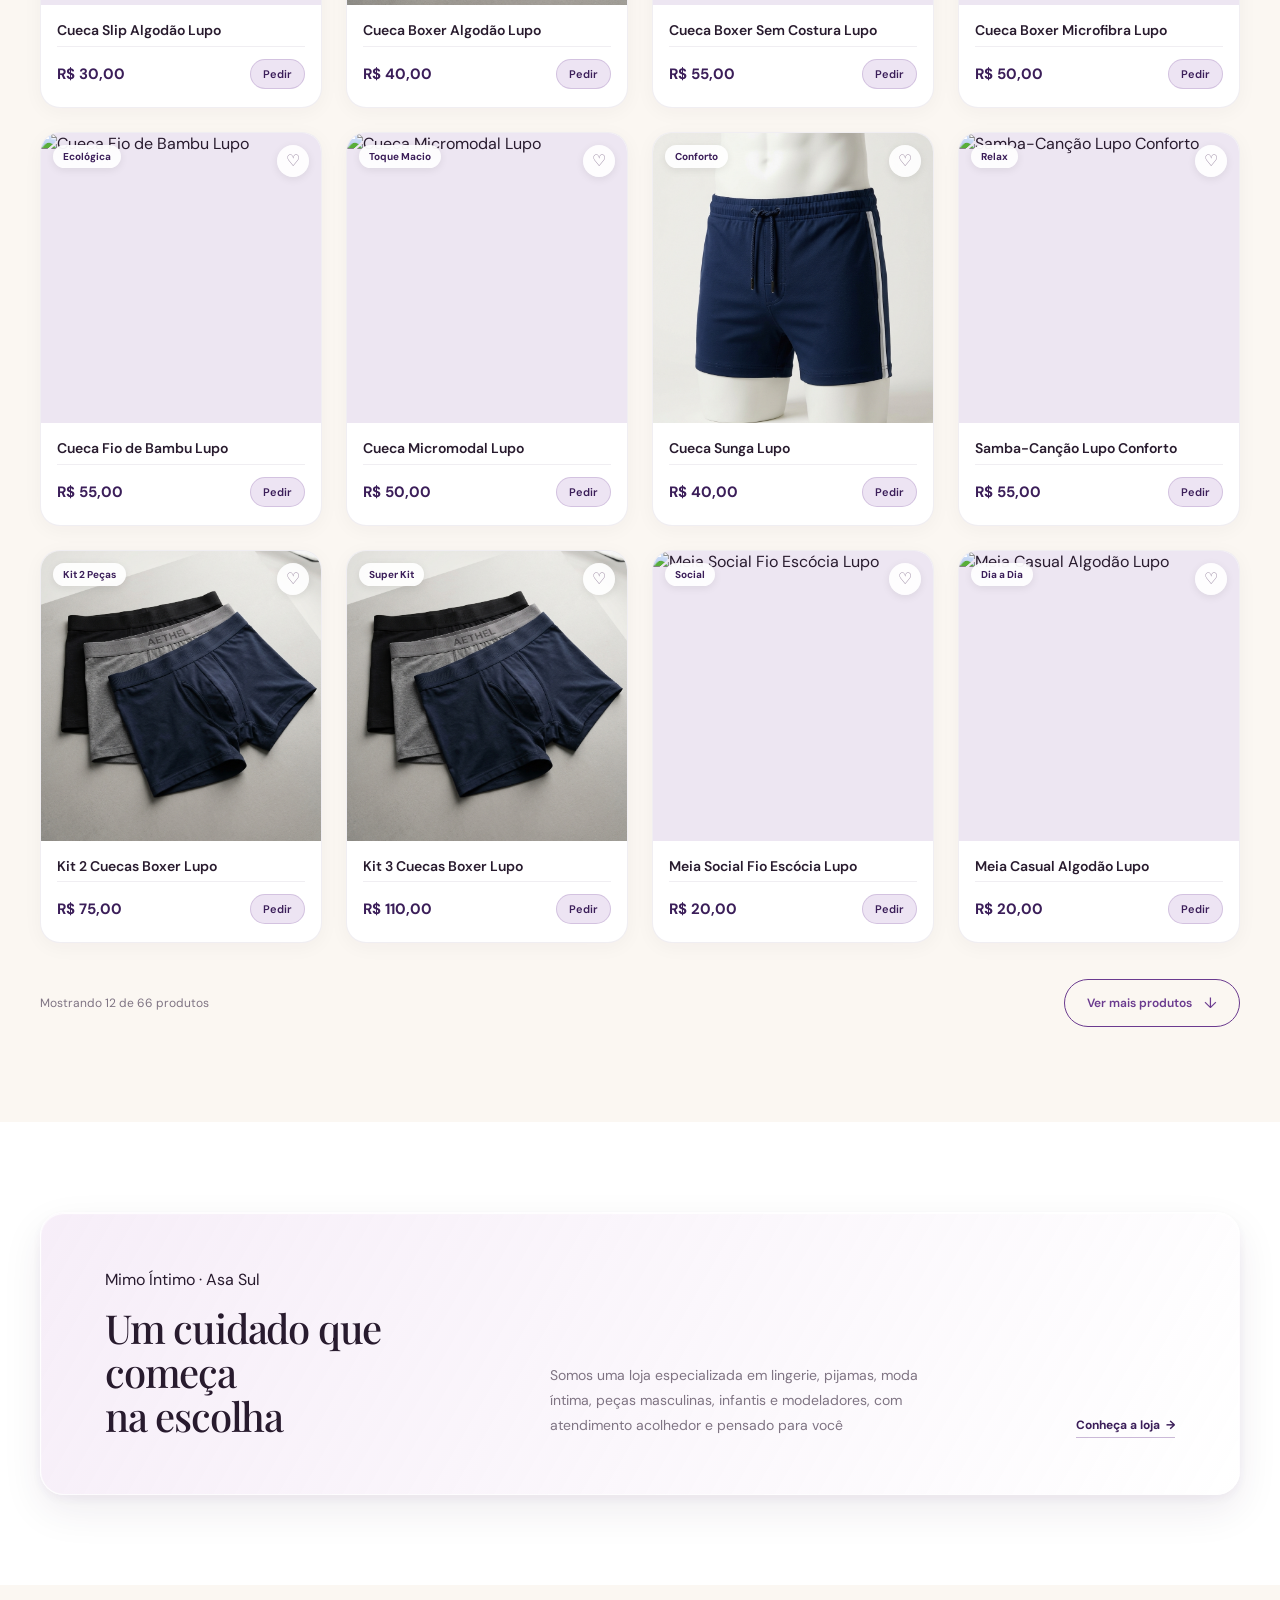
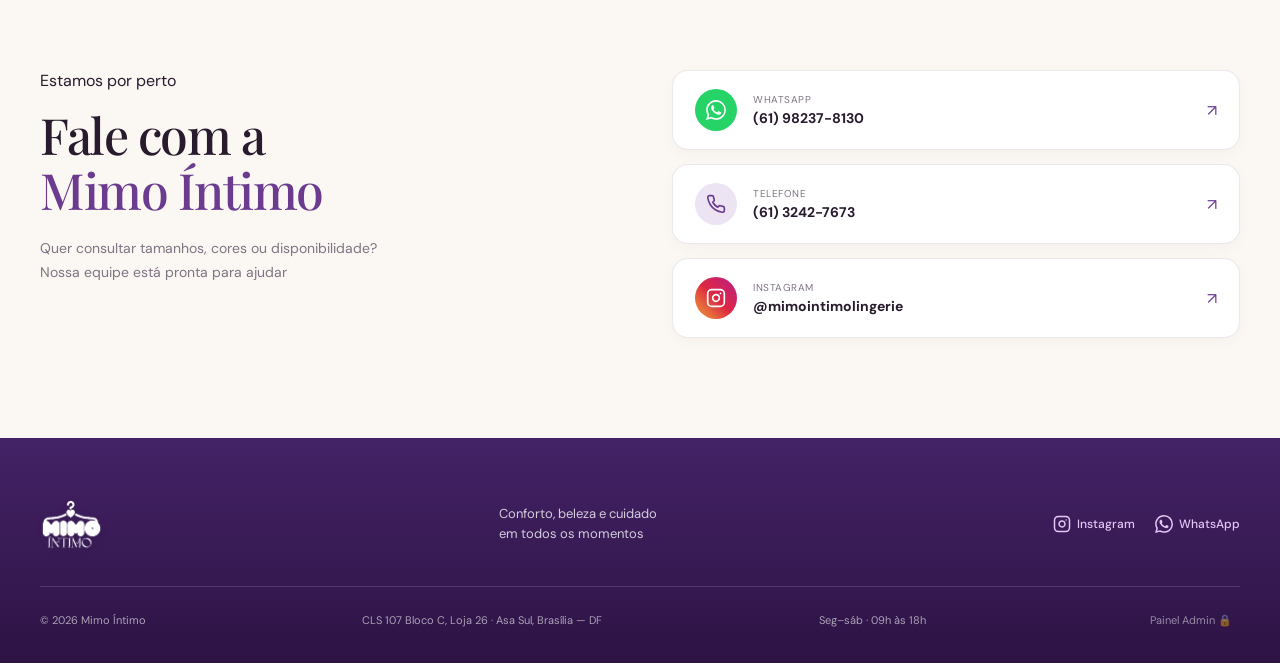
==== commit b3d3394c: "feat(catalog,lupo): adicionar catalogo completo lupo, loba e lobinha, novas bolinhas de categoria e " ====
--- a/index.html
+++ b/index.html
@@ -204,15 +204,35 @@
               </div>
               <span class="circle-cat-label">Moda Praia</span>
             </button>
+            <button class="circle-cat-item" data-category="Lupo" type="button">
+              <div class="circle-cat-thumb">
+                <img src="images/cuecas-boxer.jpg" alt="Lupo Oficial" />
+              </div>
+              <span class="circle-cat-label">Lupo</span>
+            </button>
+            <button class="circle-cat-item" data-category="Loba" type="button">
+              <div class="circle-cat-thumb">
+                <img src="images/sutia-sem-costura.jpg" alt="Loba Feminino" />
+              </div>
+              <span class="circle-cat-label">Loba</span>
+            </button>
+            <button class="circle-cat-item" data-category="Lobinha" type="button">
+              <div class="circle-cat-thumb">
+                <img src="images/shortdoll-juvenil.jpg" alt="Lobinha Kids" />
+              </div>
+              <span class="circle-cat-label">Lobinha</span>
+            </button>
           </div>
 
           <!-- FILTRO RÁPIDO DE MARCAS / ESTILOS PARCEIROS -->
           <div class="brands-strip">
             <span class="brands-title">Marcas & Coleções:</span>
             <button class="brand-chip active" data-brand="Todas">Todas</button>
+            <button class="brand-chip" data-brand="Lupo">Lupo</button>
+            <button class="brand-chip" data-brand="Loba">Loba</button>
+            <button class="brand-chip" data-brand="Lobinha">Lobinha</button>
             <button class="brand-chip" data-brand="Mimo Íntimo">Mimo Íntimo</button>
             <button class="brand-chip" data-brand="De Chelles">De Chelles</button>
-            <button class="brand-chip" data-brand="Lupo">Lupo</button>
             <button class="brand-chip" data-brand="Hope">Hope</button>
             <button class="brand-chip" data-brand="Recco">Recco</button>
           </div>
@@ -234,8 +254,11 @@
               <button class="chip active" data-filter="Todos">Todos</button>
               <button class="chip" data-filter="Feminino">Feminino</button>
               <button class="chip" data-filter="Masculino">Masculino</button>
-              <button class="chip" data-filter="Infantil">Infantil</button>
+              <button class="chip" data-filter="Infantil">Kids</button>
               <button class="chip" data-filter="Moda Praia">Moda Praia</button>
+              <button class="chip" data-filter="Lupo">Lupo</button>
+              <button class="chip" data-filter="Loba">Loba</button>
+              <button class="chip" data-filter="Lobinha">Lobinha</button>
             </div>
             <label class="search-box"><span>⌕</span><input id="search" type="search" placeholder="Buscar produto" /></label>
           </div>
@@ -362,10 +385,16 @@
             </div>
           </div>
 
-          <a class="modal-action-btn" id="modal-detail-wabtn" href="#" target="_blank" rel="noreferrer">
-            <svg width="18" height="18" viewBox="0 0 24 24" fill="currentColor"><path d="M17.472 14.382c-.297-.149-1.758-.867-2.03-.967-.273-.099-.471-.148-.67.15-.197.297-.767.966-.94 1.164-.173.199-.347.223-.644.075-.297-.15-1.255-.463-2.39-1.475-.883-.788-1.48-1.761-1.653-2.059-.173-.297-.018-.458.13-.606.134-.133.298-.347.446-.52.149-.174.198-.298.298-.497.099-.198.05-.371-.025-.52-.075-.149-.669-1.612-.916-2.207-.242-.579-.487-.5-.669-.51-.173-.008-.371-.01-.57-.01-.198 0-.52.074-.792.372-.272.297-1.04 1.016-1.04 2.479 0 1.462 1.065 2.875 1.213 3.074.149.198 2.096 3.2 5.077 4.487.709.306 1.262.489 1.694.625.712.227 1.36.195 1.871.118.571-.085 1.758-.719 2.006-1.413.248-.694.248-1.289.173-1.413-.074-.124-.272-.198-.57-.347m-5.421 7.403h-.004a9.87 9.87 0 01-5.031-1.378l-.361-.214-3.741.982.998-3.648-.235-.374a9.86 9.86 0 01-1.51-5.26c.001-5.45 4.436-9.884 9.888-9.884 2.64 0 5.122 1.03 6.988 2.898a9.825 9.825 0 012.893 6.994c-.003 5.45-4.437 9.884-9.885 9.884m8.413-18.297A11.815 11.815 0 0012.05 0C5.495 0 .16 5.335.157 11.892c0 2.096.547 4.142 1.588 5.945L.057 24l6.305-1.654a11.882 11.882 0 005.683 1.448h.005c6.554 0 11.89-5.335 11.893-11.893a11.821 11.821 0 00-3.48-8.413Z"/></svg>
-            <span id="modal-detail-btntext">Pedir Peça no WhatsApp</span>
-          </a>
+          <div class="modal-buttons-row">
+            <a class="modal-action-btn" id="modal-detail-wabtn" href="#" target="_blank" rel="noreferrer">
+              <svg width="18" height="18" viewBox="0 0 24 24" fill="currentColor"><path d="M17.472 14.382c-.297-.149-1.758-.867-2.03-.967-.273-.099-.471-.148-.67.15-.197.297-.767.966-.94 1.164-.173.199-.347.223-.644.075-.297-.15-1.255-.463-2.39-1.475-.883-.788-1.48-1.761-1.653-2.059-.173-.297-.018-.458.13-.606.134-.133.298-.347.446-.52.149-.174.198-.298.298-.497.099-.198.05-.371-.025-.52-.075-.149-.669-1.612-.916-2.207-.242-.579-.487-.5-.669-.51-.173-.008-.371-.01-.57-.01-.198 0-.52.074-.792.372-.272.297-1.04 1.016-1.04 2.479 0 1.462 1.065 2.875 1.213 3.074.149.198 2.096 3.2 5.077 4.487.709.306 1.262.489 1.694.625.712.227 1.36.195 1.871.118.571-.085 1.758-.719 2.006-1.413.248-.694.248-1.289.173-1.413-.074-.124-.272-.198-.57-.347m-5.421 7.403h-.004a9.87 9.87 0 01-5.031-1.378l-.361-.214-3.741.982.998-3.648-.235-.374a9.86 9.86 0 01-1.51-5.26c.001-5.45 4.436-9.884 9.888-9.884 2.64 0 5.122 1.03 6.988 2.898a9.825 9.825 0 012.893 6.994c-.003 5.45-4.437 9.884-9.885 9.884m8.413-18.297A11.815 11.815 0 0012.05 0C5.495 0 .16 5.335.157 11.892c0 2.096.547 4.142 1.588 5.945L.057 24l6.305-1.654a11.882 11.882 0 005.683 1.448h.005c6.554 0 11.89-5.335 11.893-11.893a11.821 11.821 0 00-3.48-8.413Z"/></svg>
+              <span id="modal-detail-btntext">Pedir Peça no WhatsApp</span>
+            </a>
+            <button type="button" class="modal-fav-btn" id="modal-detail-favbtn" onclick="toggleModalProductFav()">
+              <span id="modal-detail-favicon">♡</span>
+              <span id="modal-detail-favtext">Salvar Favorito</span>
+            </button>
+          </div>
         </div>
       </div>
     </div>
--- a/styles.css
+++ b/styles.css
@@ -1799,6 +1799,40 @@
   font-size: 12px;
 }
 
+.modal-buttons-row {
+  display: flex;
+  gap: 10px;
+  margin-top: 14px;
+  flex-wrap: wrap;
+}
+
+.modal-fav-btn {
+  background: var(--purple-soft);
+  color: var(--purple);
+  border: 1px solid rgba(107, 59, 143, 0.2);
+  border-radius: 999px;
+  padding: 12px 18px;
+  font-family: inherit;
+  font-size: 13px;
+  font-weight: 700;
+  display: inline-flex;
+  align-items: center;
+  gap: 6px;
+  cursor: pointer;
+  transition: all 0.2s ease;
+}
+
+.modal-fav-btn:hover {
+  background: var(--purple);
+  color: #fff;
+}
+
+.modal-fav-btn.is-fav {
+  background: var(--purple);
+  color: #fff;
+  border-color: var(--purple);
+}
+
 /* Estilos dos Itens e Seleção de Favoritos para Pix */
 .drawer-item-select {
   display: flex;
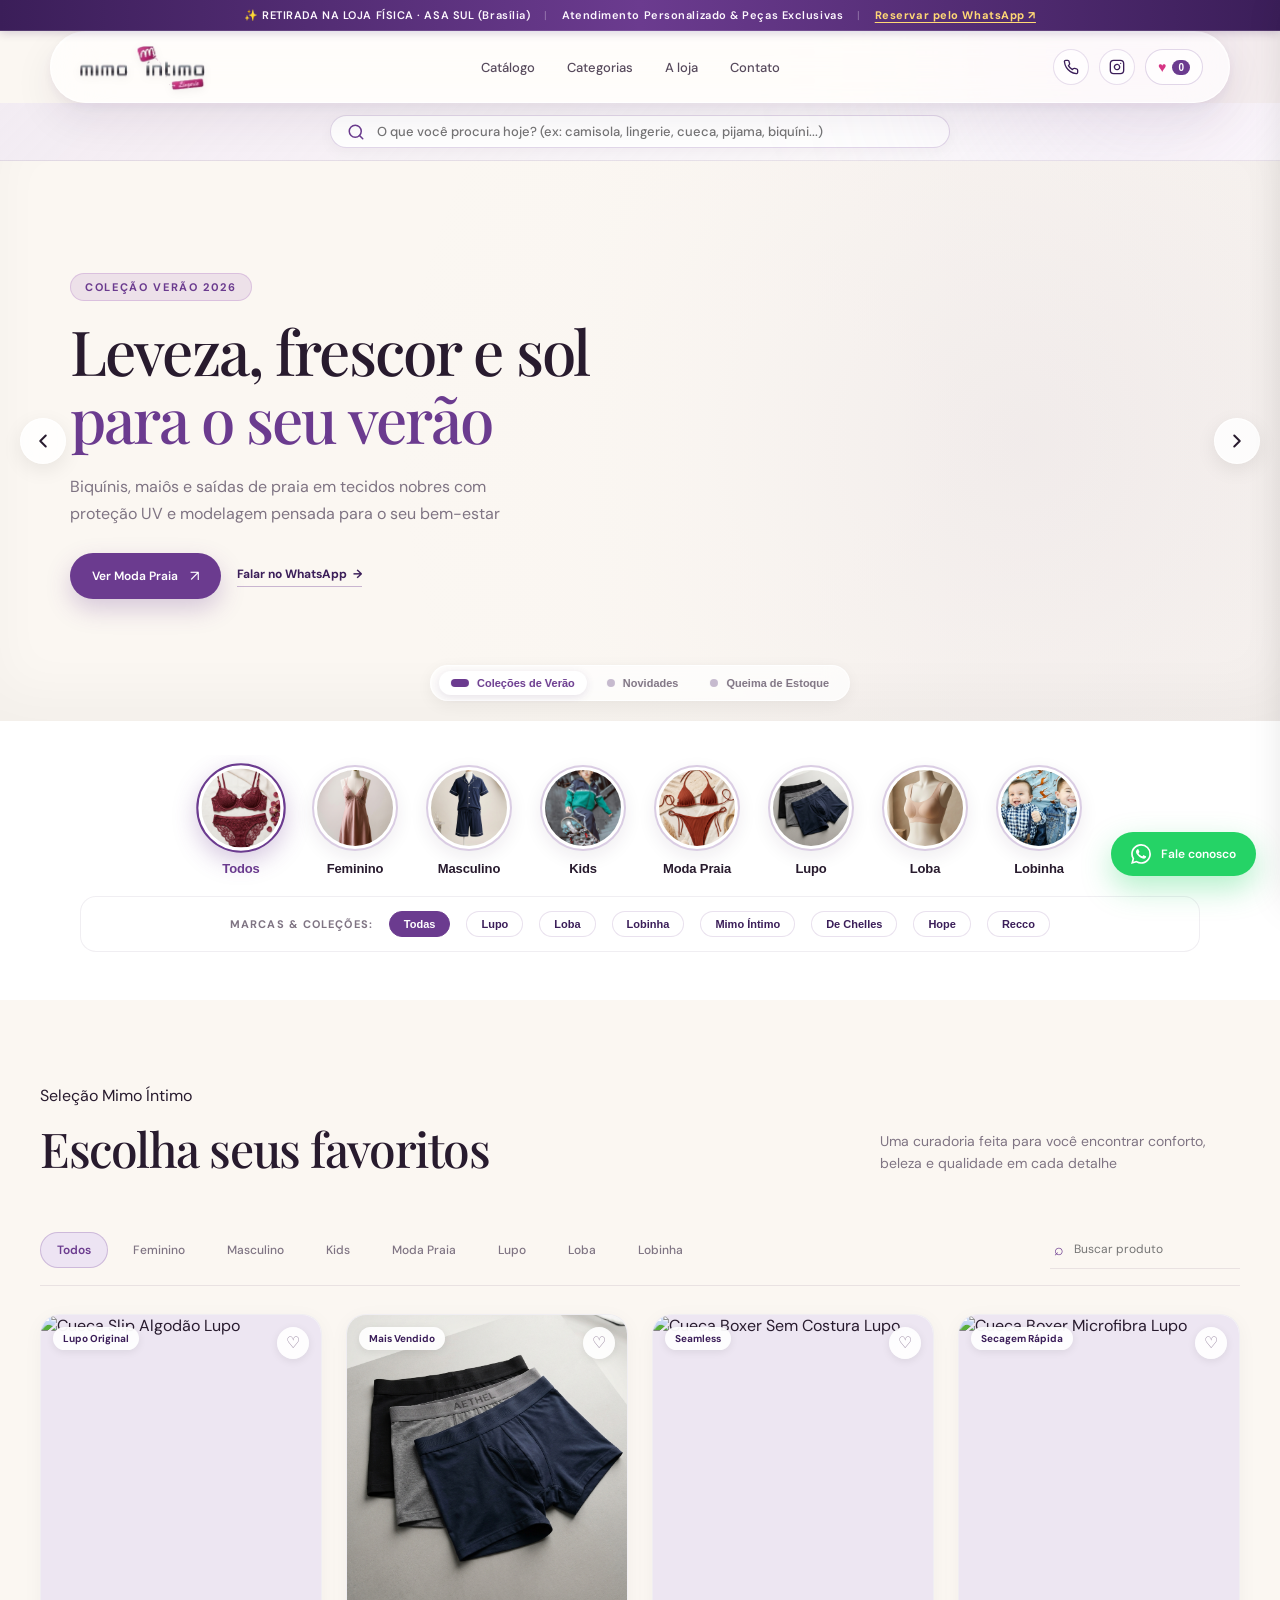
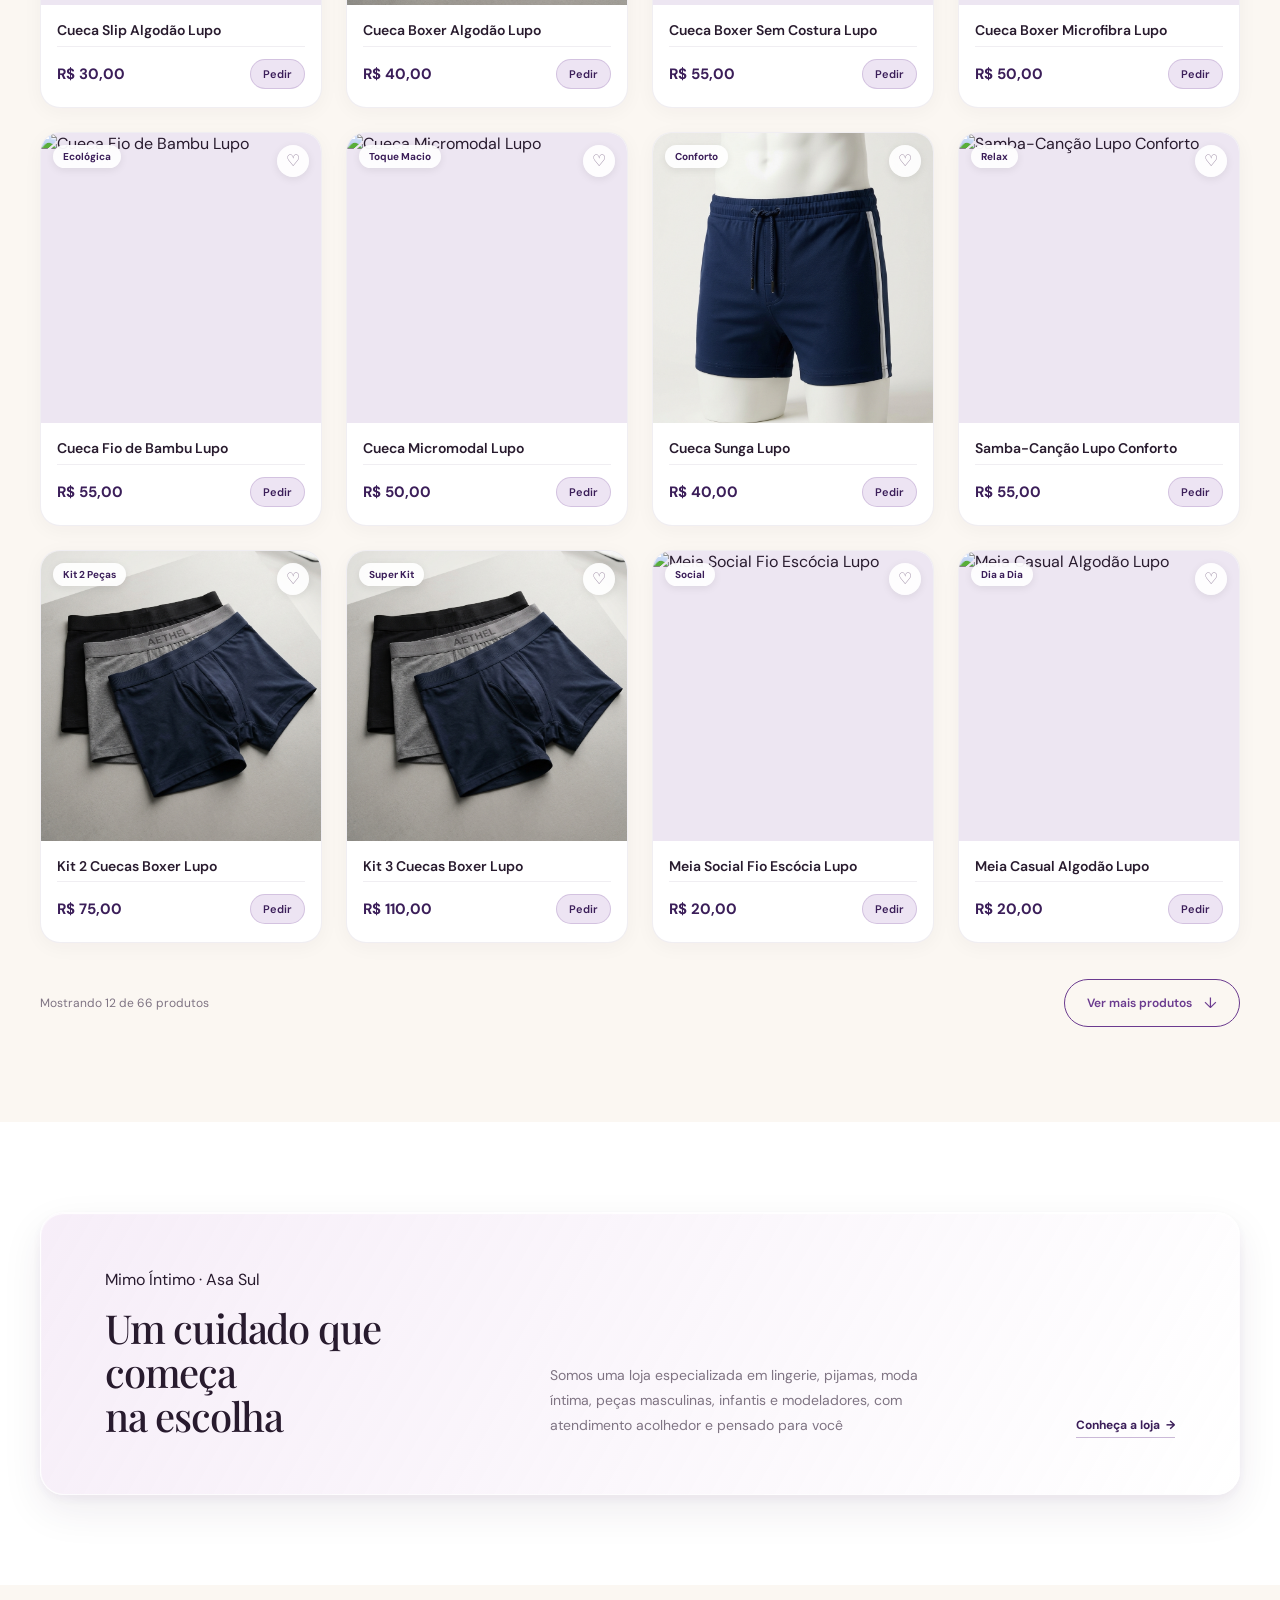
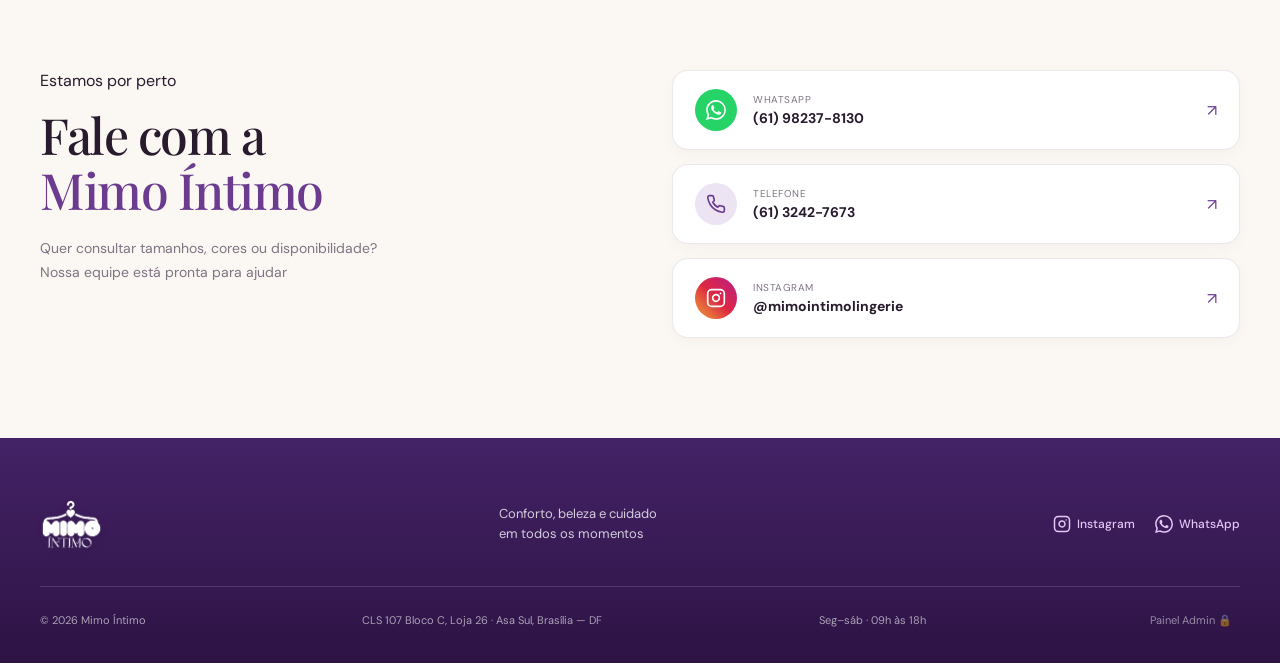
==== commit 7dd154d1: "fix(hero): remover card/badge flutuante lateral de todos os slides do hero" ====
--- a/index.html
+++ b/index.html
@@ -94,13 +94,6 @@
                   <a class="text-link" href="https://wa.me/5561982378130?text=Olá!%20Gostaria%20de%20conhecer%20a%20Coleção%20de%20Verão%20da%20Mimo%20Íntimo" target="_blank" rel="noreferrer">Falar no WhatsApp <span>→</span></a>
                 </div>
               </div>
-              <div class="hero-slide-badge">
-                <div class="slide-badge-card">
-                  <span class="badge-icon">☼</span>
-                  <strong>Moda Praia & Sol</strong>
-                  <small>Biquínis, maiôs & proteção UV50+</small>
-                </div>
-              </div>
             </div>
           </div>
 
@@ -118,13 +111,6 @@
                   <a class="text-link" href="https://wa.me/5561982378130?text=Olá!%20Gostaria%20de%20ver%20as%20novidades%20da%20Mimo%20Íntimo" target="_blank" rel="noreferrer">Falar no WhatsApp <span>→</span></a>
                 </div>
               </div>
-              <div class="hero-slide-badge">
-                <div class="slide-badge-card">
-                  <span class="badge-icon">♡</span>
-                  <strong>Rendas & Cetim</strong>
-                  <small>Lançamentos da semana com toque suave</small>
-                </div>
-              </div>
             </div>
           </div>
 
@@ -142,13 +128,6 @@
                   <a class="text-link" href="https://wa.me/5561982378130?text=Olá!%20Quero%20aproveitar%20a%20Queima%20de%20Estoque%20da%20Mimo%20Íntimo" target="_blank" rel="noreferrer">Pedir no WhatsApp <span>→</span></a>
                 </div>
               </div>
-              <div class="hero-slide-badge">
-                <div class="slide-badge-card slide-badge-sale">
-                  <span class="badge-icon">✦</span>
-                  <strong>Até 40% OFF</strong>
-                  <small>Últimas unidades com preço especial</small>
-                </div>
-              </div>
             </div>
           </div>
 
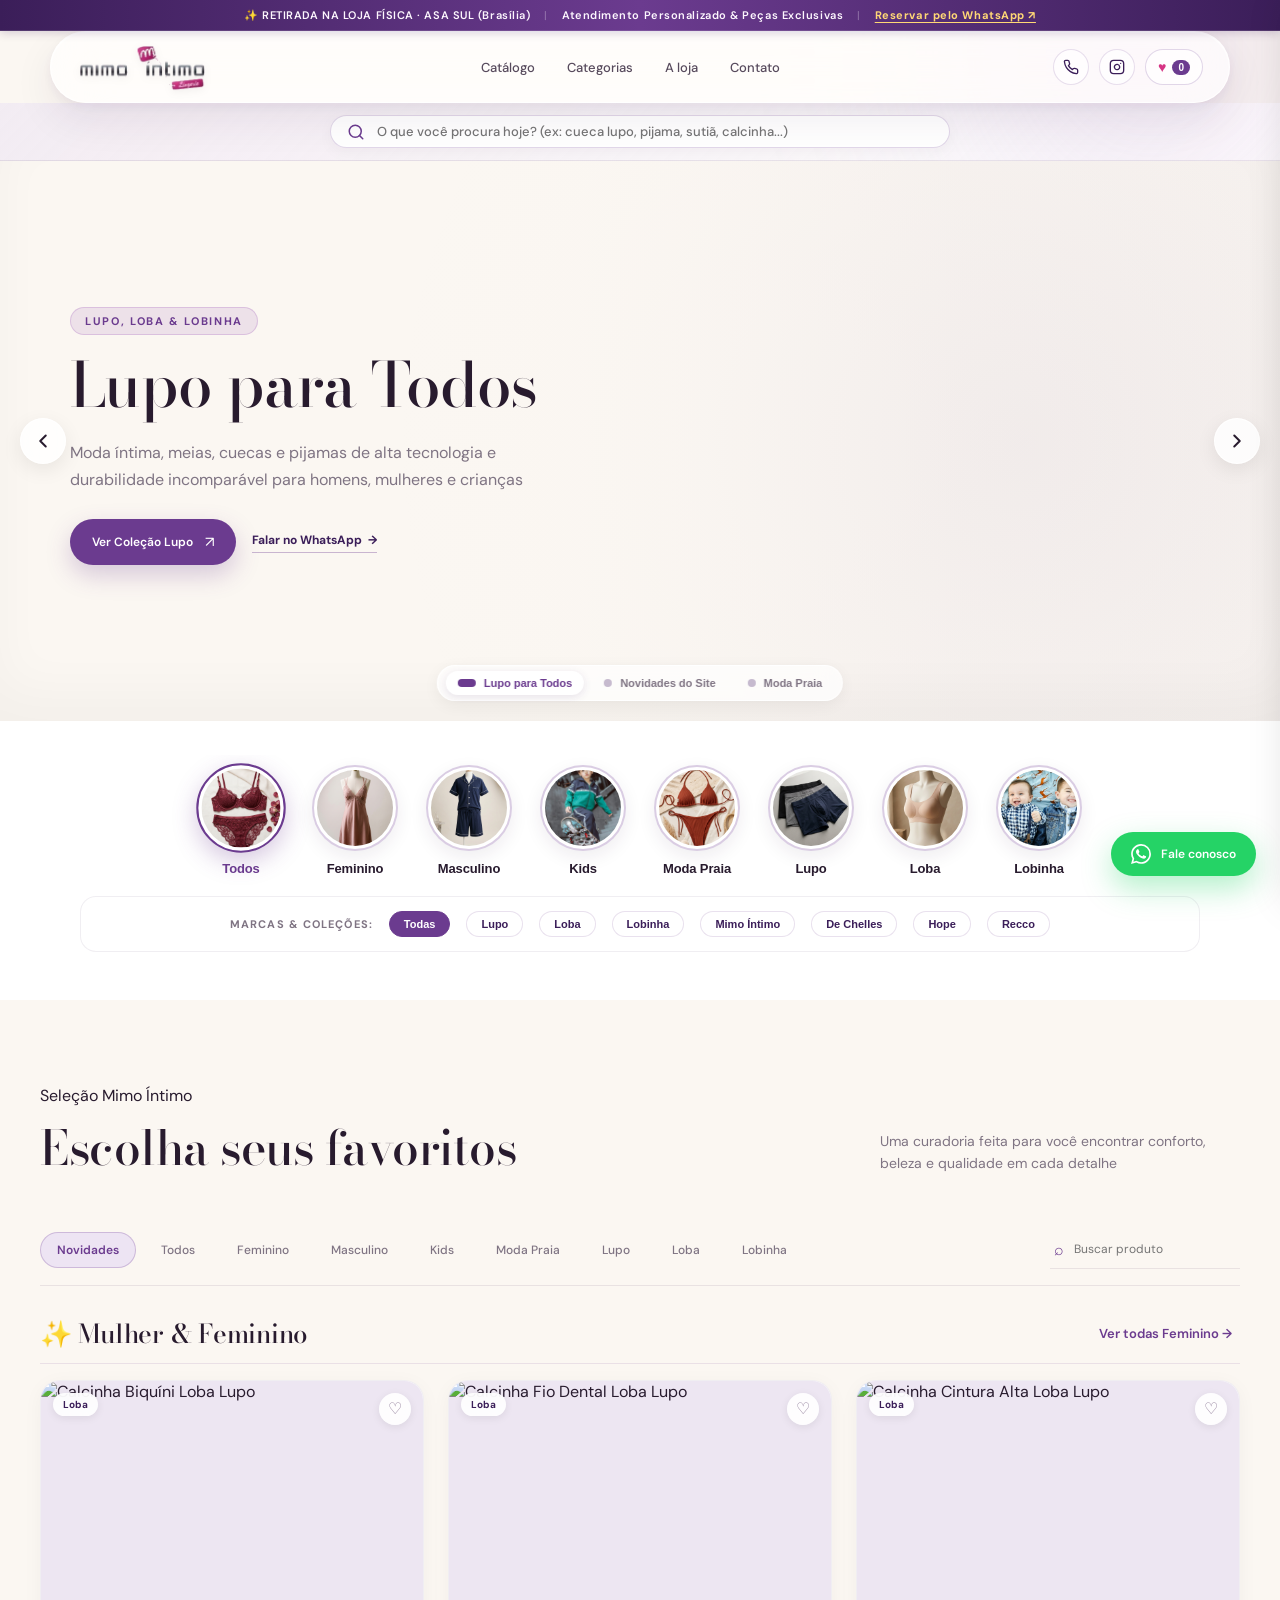
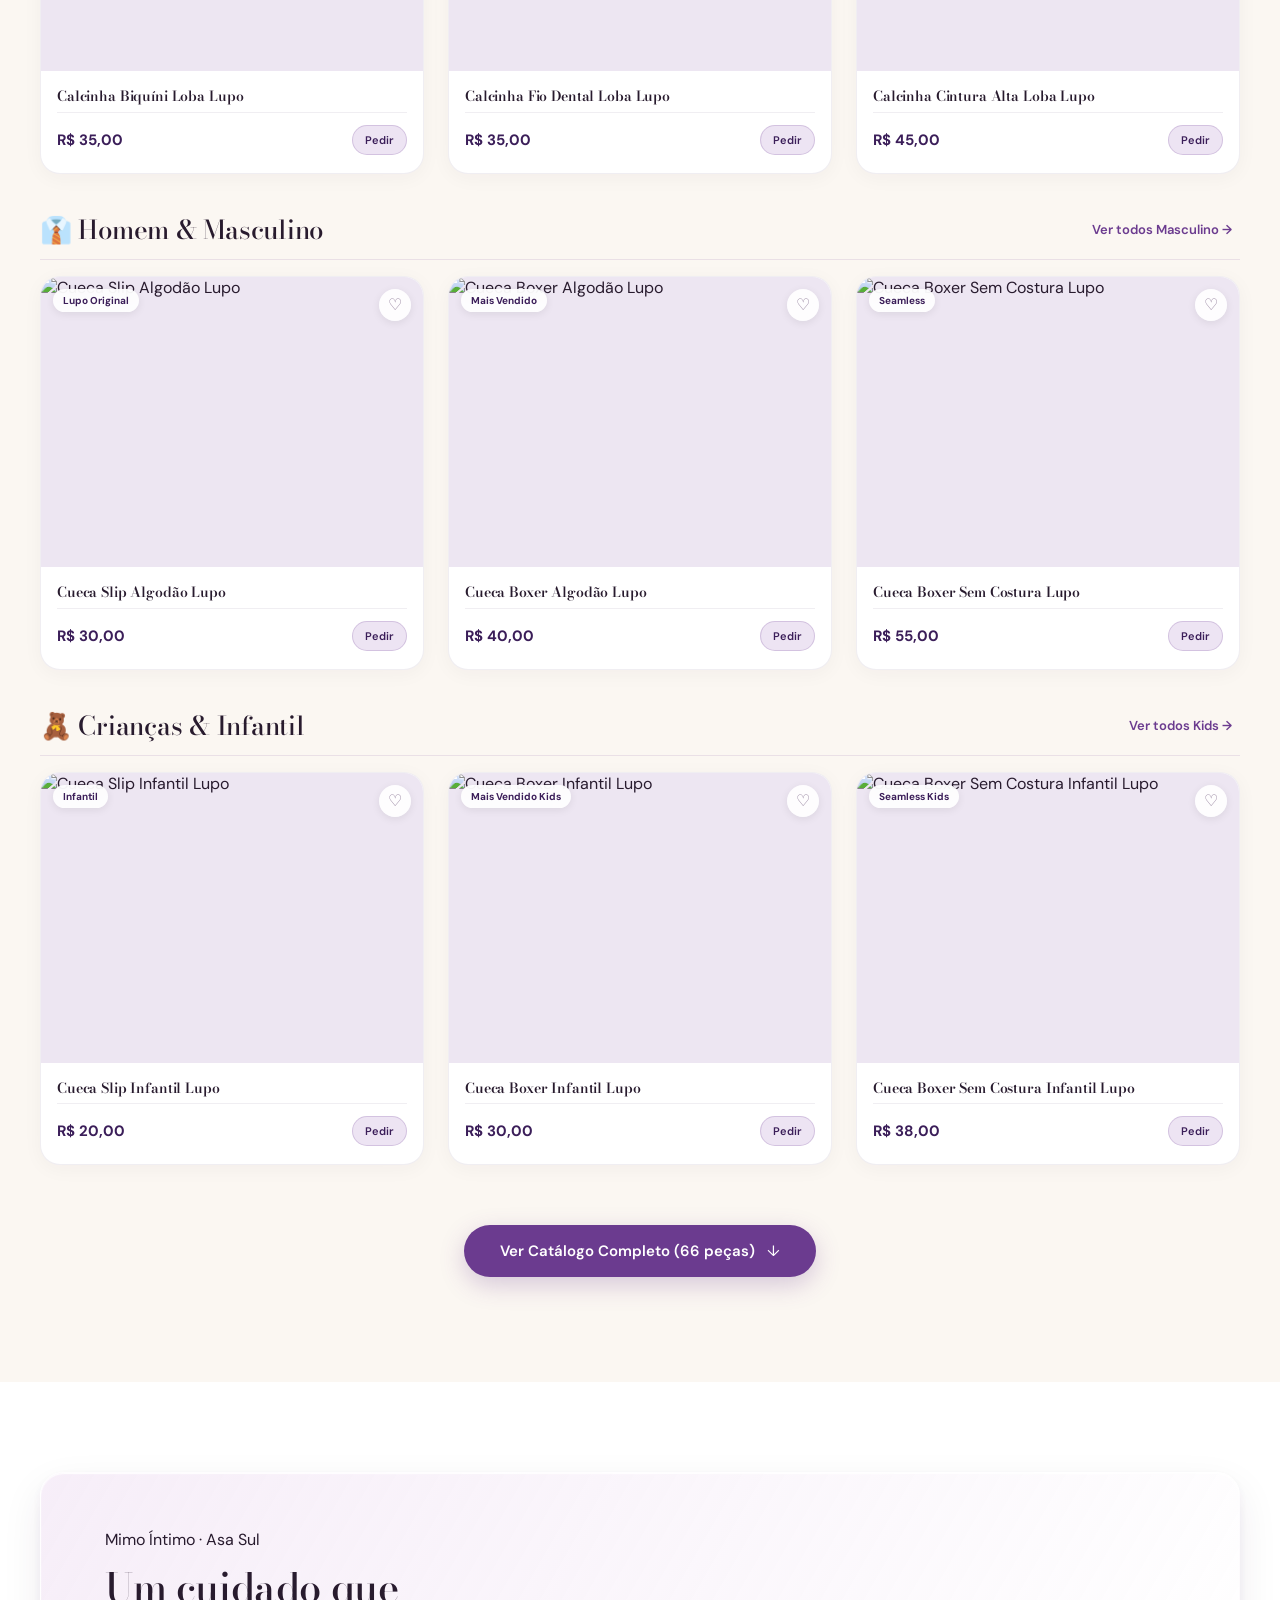
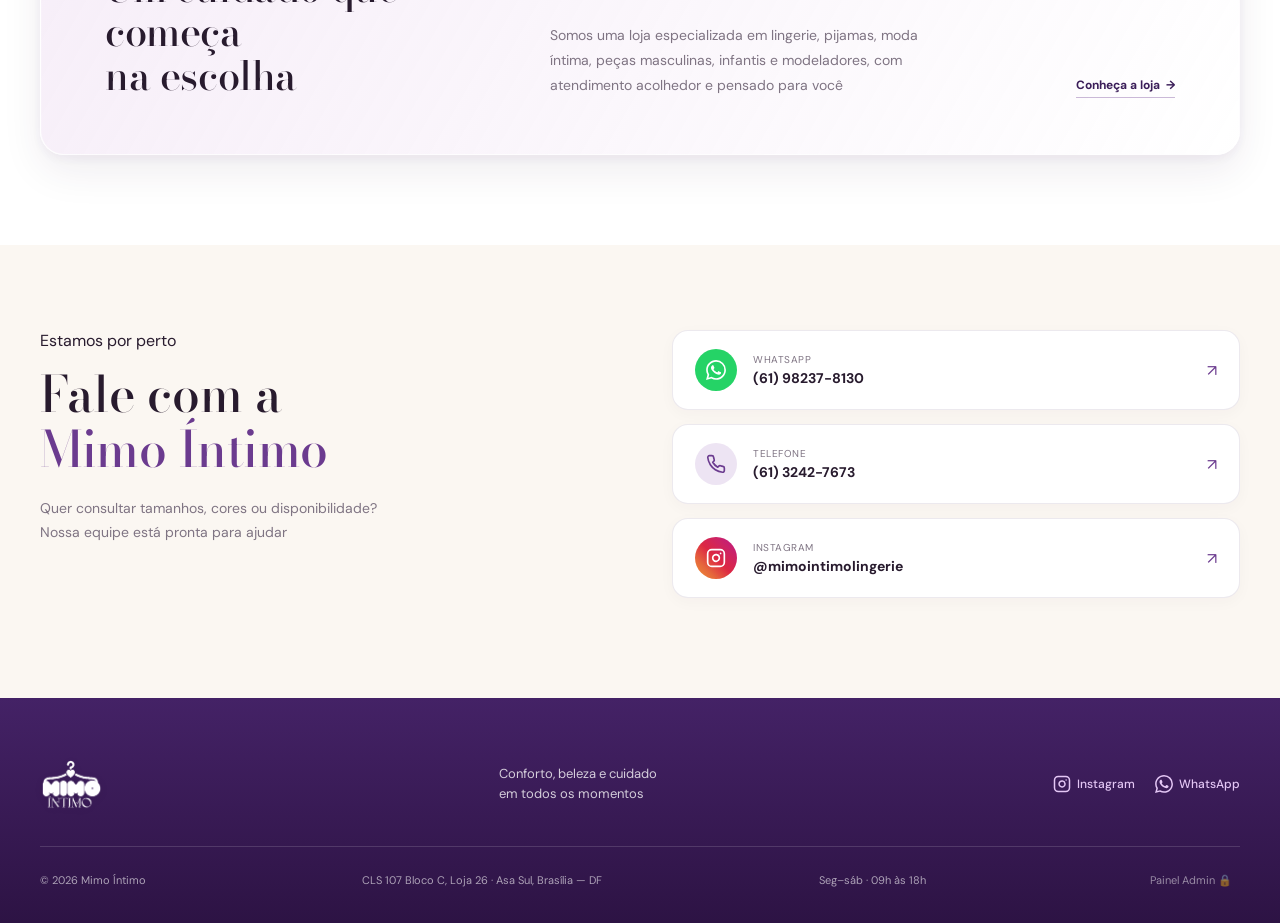
==== commit 7b9be94c: "feat: Novidades layout (3 mulher, 3 homem, 3 criancas), live search dropdown, hero banner editor in " ====
--- a/index.html
+++ b/index.html
@@ -12,7 +12,7 @@
     <link rel="icon" type="image/png" href="logo.png" />
     <link rel="preconnect" href="https://fonts.googleapis.com" />
     <link rel="preconnect" href="https://fonts.gstatic.com" crossorigin />
-    <link href="https://fonts.googleapis.com/css2?family=DM+Sans:wght@400;500;600;700&family=Playfair+Display:wght@500;600&display=swap" rel="stylesheet" />
+    <link href="https://fonts.googleapis.com/css2?family=Bodoni+Moda:ital,opsz,wght@0,6..96,400..900;1,6..96,400..900&family=DM+Sans:ital,opsz,wght@0,9..40,400..700;1,9..40,400..700&display=swap" rel="stylesheet" />
     <link rel="stylesheet" href="styles.css" />
   </head>
   <body>
@@ -22,11 +22,12 @@
     <!-- BARRA ROXA DE PONTA A PONTA NO TOPO -->
     <div class="announcement-top-bar">
       <div class="announcement-inner">
-        <span>✨ RETIRADA NA LOJA FÍSICA · ASA SUL (Brasília)</span>
-        <span class="bar-sep">|</span>
-        <span>Atendimento Personalizado & Peças Exclusivas</span>
-        <span class="bar-sep">|</span>
-        <a href="https://wa.me/5561982378130?text=Olá!%20Gostaria%20de%20reservar%20uma%20peça%20para%20retirada%20na%20loja" target="_blank" rel="noreferrer" class="announcement-link">
+        <span class="desktop-only-announcement">✨ RETIRADA NA LOJA FÍSICA · ASA SUL (Brasília)</span>
+        <span class="mobile-only-announcement">retirada na loja</span>
+        <span class="bar-sep desktop-only-announcement">|</span>
+        <span class="desktop-only-announcement">Atendimento Personalizado & Peças Exclusivas</span>
+        <span class="bar-sep desktop-only-announcement">|</span>
+        <a href="https://wa.me/5561982378130?text=Olá!%20Gostaria%20de%20reservar%20uma%20peça%20para%20retirada%20na%20loja" target="_blank" rel="noreferrer" class="announcement-link desktop-only-announcement">
           Reservar pelo WhatsApp ↗
         </a>
       </div>
@@ -63,15 +64,35 @@
       </div>
     </header>
 
-    <!-- BARRA DE PESQUISA RÁPIDA NO TOPO -->
+    <!-- BARRA DE PESQUISA RÁPIDA NO TOPO COM DROPDOWN DE OPÇÕES -->
     <div class="top-search-banner">
-      <div class="section-shell">
+      <div class="section-shell" style="position: relative;">
         <form class="top-search-form" id="top-search-form" onsubmit="event.preventDefault();">
           <span class="top-search-icon">
             <svg width="18" height="18" viewBox="0 0 24 24" fill="none" stroke="currentColor" stroke-width="2" stroke-linecap="round" stroke-linejoin="round"><circle cx="11" cy="11" r="8"></circle><line x1="21" y1="21" x2="16.65" y2="16.65"></line></svg>
           </span>
-          <input class="top-search-input" id="top-search-input" type="search" placeholder="O que você procura hoje? (ex: camisola, lingerie, cueca, pijama, biquíni...)" />
+          <input class="top-search-input" id="top-search-input" type="search" autocomplete="off" placeholder="O que você procura hoje? (ex: cueca lupo, pijama, sutiã, calcinha...)" />
+          <button type="button" id="top-search-clear" class="top-search-clear-btn" style="display: none;">✕</button>
         </form>
+
+        <!-- DROPDOWN DE SUGESTÕES E RESULTADOS RÁPIDOS ABAIXO DA BARRA -->
+        <div class="search-dropdown-menu" id="search-dropdown-menu" style="display: none;">
+          <div class="search-suggestions-header">
+            <span class="search-suggestions-title">Opções Rápidas:</span>
+            <div class="search-quick-tags">
+              <button type="button" class="search-tag-chip" onclick="applyQuickSearch('Lupo')">Lupo</button>
+              <button type="button" class="search-tag-chip" onclick="applyQuickSearch('Loba')">Loba</button>
+              <button type="button" class="search-tag-chip" onclick="applyQuickSearch('Lobinha')">Lobinha</button>
+              <button type="button" class="search-tag-chip" onclick="applyQuickSearch('Cueca Boxer')">Cueca Boxer</button>
+              <button type="button" class="search-tag-chip" onclick="applyQuickSearch('Sutiã')">Sutiã</button>
+              <button type="button" class="search-tag-chip" onclick="applyQuickSearch('Calcinha')">Calcinha</button>
+              <button type="button" class="search-tag-chip" onclick="applyQuickSearch('Pijama')">Pijamas</button>
+              <button type="button" class="search-tag-chip" onclick="applyQuickSearch('Meia')">Meias</button>
+              <button type="button" class="search-tag-chip" onclick="applyQuickSearch('Moda Praia')">Moda Praia</button>
+            </div>
+          </div>
+          <div class="search-live-results" id="search-live-results"></div>
+        </div>
       </div>
     </div>
 
@@ -80,52 +101,52 @@
       <section class="section-wrapper bg-beige hero-slider-wrapper" id="hero-carousel" aria-label="Destaques Mimo Íntimo">
         <div class="hero-slider" id="hero-slider">
 
-          <!-- SLIDE 1: Coleções de Verão -->
+          <!-- SLIDE 1: Lupo para Todos -->
           <div class="hero-slide active" data-index="0">
-            <div class="hero-slide-bg" style="background-image: url('https://images.unsplash.com/photo-1507525428034-b723cf961d3e?auto=format&fit=crop&w=1920&q=80');"></div>
+            <div class="hero-slide-bg" style="background-image: url('https://images.unsplash.com/photo-1489987707025-afc232f7ea0f?auto=format&fit=crop&w=1920&q=80');"></div>
             <div class="hero-slide-overlay"></div>
             <div class="hero-slide-content section-shell">
               <div class="hero-copy">
-                <p class="eyebrow"><span class="badge-tag">Coleção Verão 2026</span></p>
-                <h1>Leveza, frescor e sol<br /><span>para o seu verão</span></h1>
-                <p class="hero-text">Biquínis, maiôs e saídas de praia em tecidos nobres com proteção UV e modelagem pensada para o seu bem-estar</p>
+                <p class="eyebrow"><span class="badge-tag">Lupo, Loba & Lobinha</span></p>
+                <h1>Lupo para Todos<br /><span>para toda a família</span></h1>
+                <p class="hero-text">Moda íntima, meias, cuecas e pijamas de alta tecnologia e durabilidade incomparável para homens, mulheres e crianças</p>
                 <div class="hero-actions">
-                  <a class="button button-primary hero-btn-cat" href="#catalogo" data-filter="Moda Praia">Ver Moda Praia <span>↗</span></a>
-                  <a class="text-link" href="https://wa.me/5561982378130?text=Olá!%20Gostaria%20de%20conhecer%20a%20Coleção%20de%20Verão%20da%20Mimo%20Íntimo" target="_blank" rel="noreferrer">Falar no WhatsApp <span>→</span></a>
+                  <a class="button button-primary hero-btn-cat" href="#catalogo" data-filter="Lupo">Ver Coleção Lupo <span>↗</span></a>
+                  <a class="text-link" href="https://wa.me/5561982378130?text=Olá!%20Gostaria%20de%20conhecer%20a%20linha%20Lupo%20da%20Mimo%20Íntimo" target="_blank" rel="noreferrer">Falar no WhatsApp <span>→</span></a>
                 </div>
               </div>
             </div>
           </div>
 
-          <!-- SLIDE 2: Novidades -->
+          <!-- SLIDE 2: Novidades do Site -->
           <div class="hero-slide" data-index="1">
             <div class="hero-slide-bg" style="background-image: url('https://images.unsplash.com/photo-1515886657613-9f3515b0c78f?auto=format&fit=crop&w=1920&q=80');"></div>
             <div class="hero-slide-overlay"></div>
             <div class="hero-slide-content section-shell">
               <div class="hero-copy">
                 <p class="eyebrow"><span class="badge-tag">Novidades Exclusivas</span></p>
-                <h1>Conforto e elegância<br /><span>que abraçam você</span></h1>
+                <h1>Novidades do Site<br /><span>que abraçam você</span></h1>
                 <p class="hero-text">Lingeries em renda antialérgica, peças sem costura e pijamas de seda criados para celebrar sua beleza com aconchego</p>
                 <div class="hero-actions">
-                  <a class="button button-primary hero-btn-cat" href="#catalogo" data-filter="Feminino">Explorar Novidades <span>↗</span></a>
+                  <a class="button button-primary hero-btn-cat" href="#catalogo" data-filter="Novidades">Explorar Novidades <span>↗</span></a>
                   <a class="text-link" href="https://wa.me/5561982378130?text=Olá!%20Gostaria%20de%20ver%20as%20novidades%20da%20Mimo%20Íntimo" target="_blank" rel="noreferrer">Falar no WhatsApp <span>→</span></a>
                 </div>
               </div>
             </div>
           </div>
 
-          <!-- SLIDE 3: Queima de Estoque -->
+          <!-- SLIDE 3: Moda Praia -->
           <div class="hero-slide" data-index="2">
-            <div class="hero-slide-bg" style="background-image: url('https://images.unsplash.com/photo-1490481651871-ab68de25d43d?auto=format&fit=crop&w=1920&q=80');"></div>
+            <div class="hero-slide-bg" style="background-image: url('https://images.unsplash.com/photo-1507525428034-b723cf961d3e?auto=format&fit=crop&w=1920&q=80');"></div>
             <div class="hero-slide-overlay"></div>
             <div class="hero-slide-content section-shell">
               <div class="hero-copy">
-                <p class="eyebrow"><span class="badge-tag badge-tag-sale">Oportunidade Especial</span></p>
-                <h1>Queima de estoque<br /><span>com até 40% OFF</span></h1>
-                <p class="hero-text">Peças selecionadas, conjuntos de lingerie e pijamas com descontos especiais enquanto durarem os estoques</p>
+                <p class="eyebrow"><span class="badge-tag">Verão 2026 & Proteção UV</span></p>
+                <h1>Moda Praia<br /><span>estilo e proteção ao sol</span></h1>
+                <p class="hero-text">Biquínis, maiôs e sungas anatômicas com proteção solar UV50+ e secagem ultra-rápida para aproveitar cada raio de sol</p>
                 <div class="hero-actions">
-                  <a class="button button-primary hero-btn-cat" href="#catalogo" data-filter="Todos">Aproveitar Ofertas <span>↗</span></a>
-                  <a class="text-link" href="https://wa.me/5561982378130?text=Olá!%20Quero%20aproveitar%20a%20Queima%20de%20Estoque%20da%20Mimo%20Íntimo" target="_blank" rel="noreferrer">Pedir no WhatsApp <span>→</span></a>
+                  <a class="button button-primary hero-btn-cat" href="#catalogo" data-filter="Moda Praia">Ver Moda Praia <span>↗</span></a>
+                  <a class="text-link" href="https://wa.me/5561982378130?text=Olá!%20Gostaria%20de%20conhecer%20a%20linha%20de%20Moda%20Praia%20da%20Mimo%20Íntimo" target="_blank" rel="noreferrer">Pedir no WhatsApp <span>→</span></a>
                 </div>
               </div>
             </div>
@@ -143,9 +164,9 @@
 
         <!-- Indicadores / Abas de Slides -->
         <div class="hero-indicators" id="hero-indicators">
-          <button class="hero-dot active" data-slide="0" aria-label="Ir para Coleção Verão"><span class="dot-bar"></span><span class="dot-label">Coleções de Verão</span></button>
-          <button class="hero-dot" data-slide="1" aria-label="Ir para Novidades"><span class="dot-bar"></span><span class="dot-label">Novidades</span></button>
-          <button class="hero-dot" data-slide="2" aria-label="Ir para Queima de Estoque"><span class="dot-bar"></span><span class="dot-label">Queima de Estoque</span></button>
+          <button class="hero-dot active" data-slide="0" aria-label="Ir para Lupo para Todos"><span class="dot-bar"></span><span class="dot-label">Lupo para Todos</span></button>
+          <button class="hero-dot" data-slide="1" aria-label="Ir para Novidades do Site"><span class="dot-bar"></span><span class="dot-label">Novidades do Site</span></button>
+          <button class="hero-dot" data-slide="2" aria-label="Ir para Moda Praia"><span class="dot-bar"></span><span class="dot-label">Moda Praia</span></button>
         </div>
       </section>
 
@@ -230,7 +251,8 @@
           </div>
           <div class="catalog-toolbar">
             <div class="filter-chips">
-              <button class="chip active" data-filter="Todos">Todos</button>
+              <button class="chip active" data-filter="Novidades">Novidades</button>
+              <button class="chip" data-filter="Todos">Todos</button>
               <button class="chip" data-filter="Feminino">Feminino</button>
               <button class="chip" data-filter="Masculino">Masculino</button>
               <button class="chip" data-filter="Infantil">Kids</button>
@@ -241,10 +263,55 @@
             </div>
             <label class="search-box"><span>⌕</span><input id="search" type="search" placeholder="Buscar produto" /></label>
           </div>
-          <div class="product-grid" id="product-grid"></div>
-          <div class="catalog-bottom">
-            <span id="result-count"></span>
-            <button class="button button-outline" id="load-more" type="button">Ver mais produtos <span>↓</span></button>
+
+          <!-- MODO NOVIDADES (EXIBIÇÃO INICIAL ORGANIZADA: 3 MULHER, 3 HOMEM, 3 CRIANÇAS) -->
+          <div class="catalog-novidades" id="catalog-novidades-view">
+            <!-- 1. Linha Feminino (Mulher) -->
+            <div class="novidades-row-group">
+              <div class="novidades-group-header">
+                <h3>✨ Mulher & Feminino</h3>
+                <button type="button" class="btn-subcat-more" onclick="selectCategoryFilter('Feminino')">Ver todas Feminino →</button>
+              </div>
+              <div class="product-grid novidades-subgrid" id="novidades-fem-grid"></div>
+            </div>
+
+            <!-- 2. Linha Masculino (Homem) -->
+            <div class="novidades-row-group">
+              <div class="novidades-group-header">
+                <h3>👔 Homem & Masculino</h3>
+                <button type="button" class="btn-subcat-more" onclick="selectCategoryFilter('Masculino')">Ver todos Masculino →</button>
+              </div>
+              <div class="product-grid novidades-subgrid" id="novidades-masc-grid"></div>
+            </div>
+
+            <!-- 3. Linha Infantil (Crianças) -->
+            <div class="novidades-row-group">
+              <div class="novidades-group-header">
+                <h3>🧸 Crianças & Infantil</h3>
+                <button type="button" class="btn-subcat-more" onclick="selectCategoryFilter('Infantil')">Ver todos Kids →</button>
+              </div>
+              <div class="product-grid novidades-subgrid" id="novidades-inf-grid"></div>
+            </div>
+
+            <!-- Botão Ver Catálogo Completo -->
+            <div class="catalog-see-all-wrap">
+              <button type="button" class="button button-primary btn-see-full-catalog" onclick="showFullCatalog()">
+                Ver Catálogo Completo (66 peças) <span>↓</span>
+              </button>
+            </div>
+          </div>
+
+          <!-- MODO CATÁLOGO COMPLETO (Exibido ao filtrar por categoria, pesquisar ou clicar em ver tudo) -->
+          <div class="catalog-full-container" id="catalog-full-view" style="display: none;">
+            <div class="catalog-back-to-novidades">
+              <button type="button" class="btn-back-novidades" onclick="showNovidadesView()">← Voltar para Novidades</button>
+              <span class="catalog-active-filter-title" id="full-catalog-title">Todas as Peças</span>
+            </div>
+            <div class="product-grid" id="product-grid"></div>
+            <div class="catalog-bottom">
+              <span id="result-count"></span>
+              <button class="button button-outline" id="load-more" type="button">Ver mais produtos <span>↓</span></button>
+            </div>
           </div>
         </div>
       </section>
--- a/styles.css
+++ b/styles.css
@@ -15,6 +15,8 @@
   --shadow: 0 16px 40px rgba(66, 35, 84, 0.07);
   --shadow-hover: 0 20px 45px rgba(66, 35, 84, 0.13);
   --green-wa: #25d366;
+  --font-fashion: "Bodoni Moda", "Playfair Display", serif;
+  --font-sans: "DM Sans", -apple-system, BlinkMacSystemFont, "Segoe UI", Roboto, sans-serif;
 }
 
 * {
@@ -39,6 +41,12 @@
 h1, h2, h3, h4, h5, h6, p, span, a, small, strong {
   overflow-wrap: break-word;
   word-wrap: break-word;
+}
+
+h1, h2, h3, h4 {
+  font-family: var(--font-fashion);
+  font-weight: 500;
+  letter-spacing: -0.01em;
 }
 
 /* Background Ambient Glows */
@@ -154,6 +162,26 @@
   opacity: 0.85;
 }
 
+.mobile-only-announcement {
+  display: none;
+}
+
+@media (max-width: 768px) {
+  .desktop-only-announcement {
+    display: none !important;
+  }
+  .mobile-only-announcement {
+    display: inline !important;
+    font-size: 11px;
+    font-weight: 700;
+    letter-spacing: 0.08em;
+    text-transform: uppercase;
+  }
+  .announcement-top-bar {
+    padding: 7px 12px;
+  }
+}
+
 /* Header & Glass Navbar Flutuante */
 .site-header {
   position: sticky;
@@ -439,7 +467,7 @@
 }
 
 .slide-badge-card strong {
-  font-family: "Playfair Display", serif;
+  font-family: var(--font-fashion);
   font-size: 20px;
   color: var(--foreground);
 }
@@ -571,11 +599,11 @@
 }
 
 .hero-slide h1 {
-  font-family: "Playfair Display", serif;
+  font-family: var(--font-fashion);
   font-size: clamp(30px, 5vw, 62px);
   line-height: 1.1;
   font-weight: 500;
-  letter-spacing: -0.03em;
+  letter-spacing: -0.01em;
   margin: 0;
   overflow-wrap: break-word;
   word-wrap: break-word;
@@ -753,7 +781,7 @@
 }
 
 .art-caption strong {
-  font: 19px "Playfair Display", serif;
+  font: 19px var(--font-fashion);
 }
 
 .floating-note {
@@ -939,6 +967,127 @@
   background: transparent;
   font: 500 13px "DM Sans", sans-serif;
   color: var(--ink);
+}
+
+.top-search-clear-btn {
+  background: none;
+  border: 0;
+  font-size: 14px;
+  color: var(--muted);
+  cursor: pointer;
+  padding: 4px 6px;
+  line-height: 1;
+}
+
+.search-dropdown-menu {
+  position: absolute;
+  top: 100%;
+  left: 50%;
+  transform: translateX(-50%);
+  width: min(620px, calc(100vw - 32px));
+  background: #fff;
+  border-radius: 18px;
+  box-shadow: 0 16px 40px rgba(50, 20, 60, 0.16);
+  border: 1px solid rgba(107, 59, 143, 0.15);
+  margin-top: 8px;
+  z-index: 1000;
+  padding: 16px;
+  box-sizing: border-box;
+  animation: modalFadeIn 0.2s ease-out;
+}
+
+.search-suggestions-header {
+  margin-bottom: 12px;
+}
+
+.search-suggestions-title {
+  font-size: 11px;
+  font-weight: 700;
+  text-transform: uppercase;
+  letter-spacing: 0.08em;
+  color: var(--muted);
+  display: block;
+  margin-bottom: 8px;
+}
+
+.search-quick-tags {
+  display: flex;
+  flex-wrap: wrap;
+  gap: 6px;
+}
+
+.search-tag-chip {
+  background: var(--purple-soft);
+  color: var(--purple-dark);
+  border: 1px solid rgba(107, 59, 143, 0.15);
+  border-radius: 999px;
+  padding: 6px 12px;
+  font-size: 12px;
+  font-weight: 600;
+  cursor: pointer;
+  transition: all 0.2s ease;
+}
+
+.search-tag-chip:hover {
+  background: var(--purple);
+  color: #fff;
+  border-color: var(--purple);
+  transform: translateY(-1px);
+}
+
+.search-live-results {
+  max-height: 320px;
+  overflow-y: auto;
+  display: flex;
+  flex-direction: column;
+  gap: 8px;
+}
+
+.search-result-item {
+  display: flex;
+  align-items: center;
+  gap: 12px;
+  padding: 8px 10px;
+  border-radius: 10px;
+  cursor: pointer;
+  transition: background 0.15s;
+  text-decoration: none;
+  color: inherit;
+}
+
+.search-result-item:hover {
+  background: #fbf8fc;
+}
+
+.search-result-thumb {
+  width: 44px;
+  height: 44px;
+  border-radius: 8px;
+  object-fit: cover;
+  background: #ede6f2;
+}
+
+.search-result-info {
+  flex: 1;
+  display: flex;
+  flex-direction: column;
+  text-align: left;
+}
+
+.search-result-info strong {
+  font-size: 13px;
+  color: var(--ink);
+}
+
+.search-result-info span {
+  font-size: 11px;
+  color: var(--muted);
+}
+
+.search-result-price {
+  font-size: 13px;
+  font-weight: 700;
+  color: var(--purple);
 }
 
 /* MODAL DE DETALHES DO PRODUTO (PÁGINA DEDICADA / URL) */
@@ -1032,7 +1181,7 @@
 }
 
 .product-modal-details h2 {
-  font: 600 22px / 1.2 "Playfair Display", serif;
+  font: 600 24px / 1.2 var(--font-fashion);
   color: var(--ink);
   margin: 0 0 10px;
 }
@@ -1223,8 +1372,8 @@
 .section-heading h2,
 .about h2,
 .contact h2 {
-  font: 500 clamp(28px, 4vw, 48px) / 1.1 "Playfair Display", serif;
-  letter-spacing: -0.03em;
+  font: 500 clamp(28px, 4vw, 48px) / 1.1 var(--font-fashion);
+  letter-spacing: -0.01em;
   margin: 0;
   overflow-wrap: break-word;
   word-wrap: break-word;
@@ -1359,6 +1508,117 @@
   background: #9e91a3 !important;
   cursor: not-allowed;
   opacity: 0.75;
+}
+
+/* Novidades Curadoria (3 Mulher, 3 Homem, 3 Crianças) */
+.catalog-novidades {
+  display: flex;
+  flex-direction: column;
+  gap: 36px;
+  margin-top: 10px;
+}
+
+.novidades-row-group {
+  display: flex;
+  flex-direction: column;
+  gap: 16px;
+}
+
+.novidades-group-header {
+  display: flex;
+  align-items: center;
+  justify-content: space-between;
+  border-bottom: 1px solid rgba(107, 59, 143, 0.12);
+  padding-bottom: 10px;
+}
+
+.novidades-group-header h3 {
+  font-family: var(--font-fashion);
+  font-size: clamp(20px, 3vw, 26px);
+  color: var(--foreground);
+  margin: 0;
+  display: flex;
+  align-items: center;
+  gap: 8px;
+}
+
+.btn-subcat-more {
+  background: none;
+  border: 0;
+  font-family: var(--font-sans);
+  font-size: 13px;
+  font-weight: 600;
+  color: var(--purple);
+  cursor: pointer;
+  display: inline-flex;
+  align-items: center;
+  gap: 4px;
+  transition: opacity 0.2s;
+  padding: 4px 8px;
+}
+
+.btn-subcat-more:hover {
+  opacity: 0.75;
+  text-decoration: underline;
+}
+
+.novidades-subgrid {
+  display: grid;
+  grid-template-columns: repeat(3, 1fr) !important;
+  gap: 20px;
+}
+
+.catalog-see-all-wrap {
+  display: flex;
+  justify-content: center;
+  padding: 24px 0 10px;
+}
+
+.btn-see-full-catalog {
+  font-size: 15px;
+  padding: 16px 36px;
+  border-radius: 999px;
+  cursor: pointer;
+  box-shadow: 0 8px 24px rgba(107, 59, 143, 0.25);
+  transition: transform 0.2s, box-shadow 0.2s;
+}
+
+.btn-see-full-catalog:hover {
+  transform: translateY(-2px);
+  box-shadow: 0 12px 30px rgba(107, 59, 143, 0.35);
+}
+
+.catalog-back-to-novidades {
+  display: flex;
+  align-items: center;
+  justify-content: space-between;
+  margin-bottom: 20px;
+  padding-bottom: 12px;
+  border-bottom: 1px solid rgba(107, 59, 143, 0.12);
+}
+
+.btn-back-novidades {
+  background: rgba(107, 59, 143, 0.08);
+  border: 1px solid rgba(107, 59, 143, 0.2);
+  color: var(--purple);
+  font-weight: 600;
+  font-size: 13px;
+  padding: 8px 16px;
+  border-radius: 999px;
+  cursor: pointer;
+  transition: all 0.2s;
+}
+
+.btn-back-novidades:hover {
+  background: var(--purple);
+  color: #fff;
+}
+
+.catalog-active-filter-title {
+  font-family: var(--font-fashion);
+  font-size: 18px;
+  font-weight: 600;
+  color: var(--foreground);
 }
 
 /* Product Grid & Cards */
@@ -1598,7 +1858,7 @@
 }
 
 .contact h2 {
-  font: 500 clamp(30px, 4.5vw, 50px) / 1.1 "Playfair Display", serif;
+  font: 500 clamp(30px, 4.5vw, 50px) / 1.1 var(--font-fashion);
   overflow-wrap: break-word;
   word-wrap: break-word;
 }
@@ -1937,7 +2197,7 @@
 }
 
 .pix-popup-card h3 {
-  font: 600 20px "Playfair Display", serif;
+  font: 600 20px var(--font-fashion);
   margin: 0 0 10px;
   color: var(--ink);
 }
@@ -2435,11 +2695,11 @@
     border-bottom: 0;
   }
   .product-grid {
-    grid-template-columns: repeat(2, 1fr);
-    gap: 12px;
+    grid-template-columns: repeat(3, 1fr) !important;
+    gap: 8px !important;
   }
   .product-image-wrap {
-    height: 190px;
+    height: 140px;
   }
   .product-info {
     padding: 14px 12px 16px;
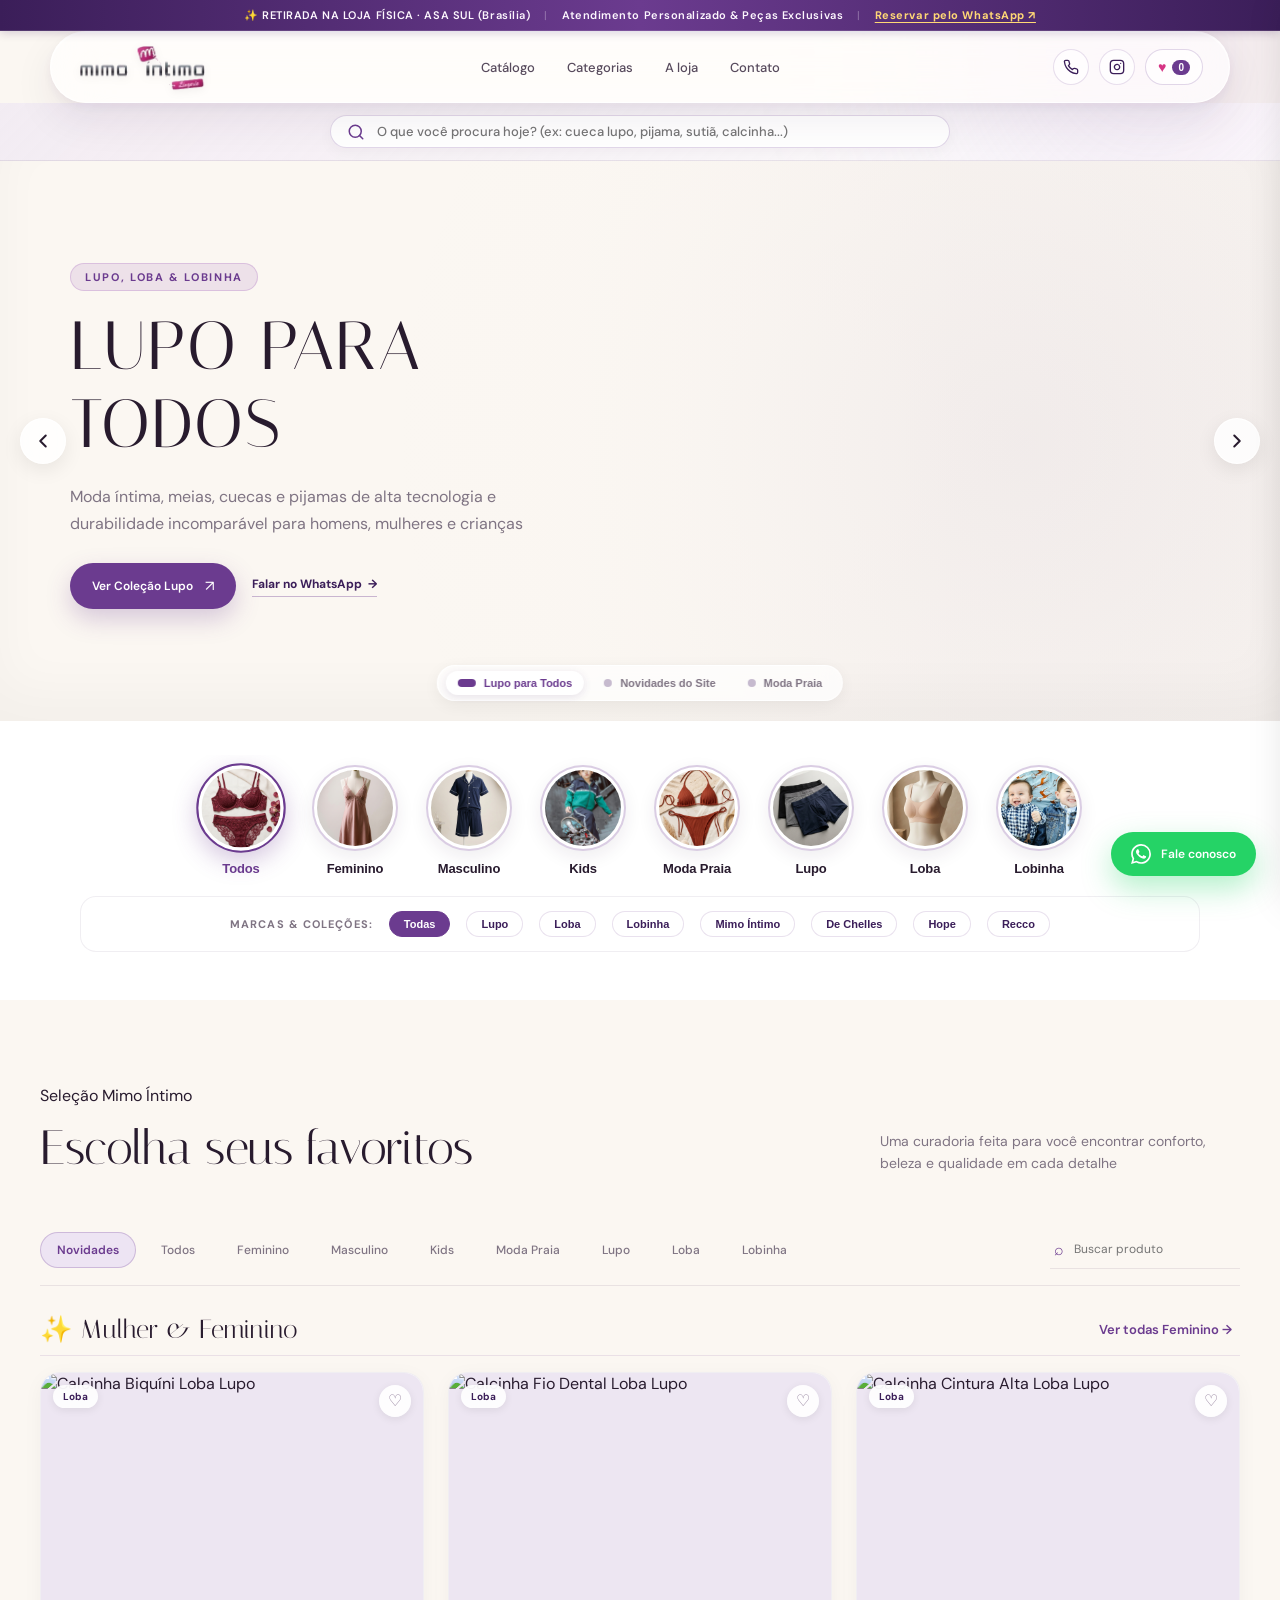
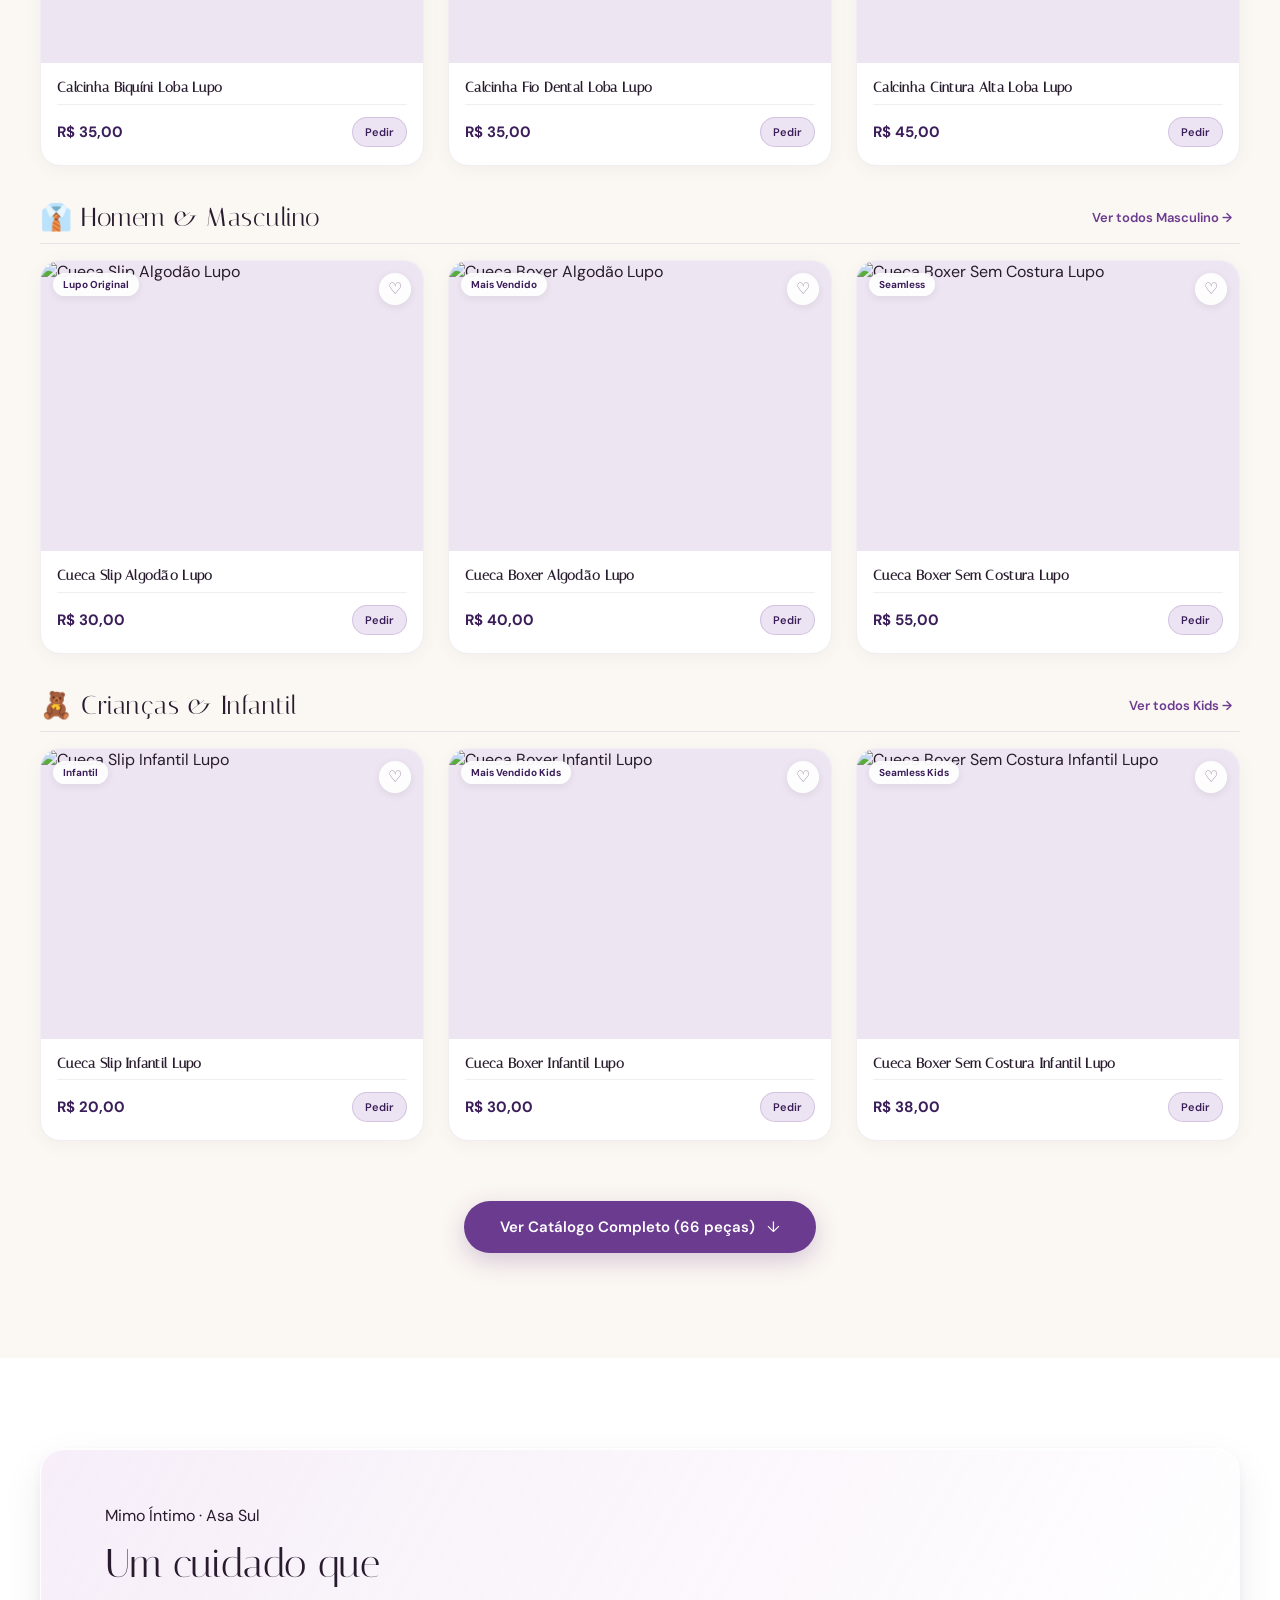
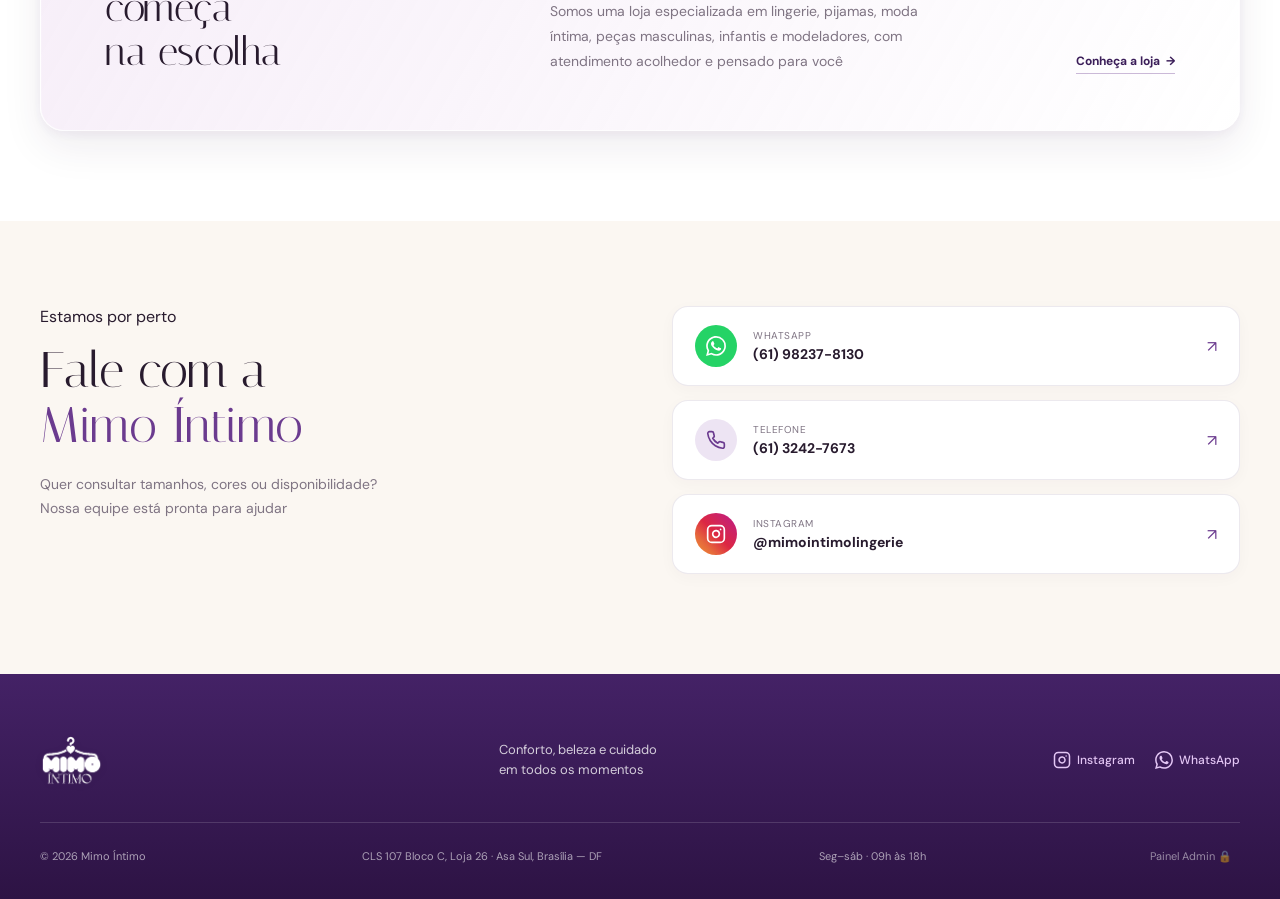
==== commit aeb0a473: "feat: apply Italiana & Bodoni Moda high-fashion typography, bump catalog version to v10 for instant " ====
--- a/index.html
+++ b/index.html
@@ -12,7 +12,7 @@
     <link rel="icon" type="image/png" href="logo.png" />
     <link rel="preconnect" href="https://fonts.googleapis.com" />
     <link rel="preconnect" href="https://fonts.gstatic.com" crossorigin />
-    <link href="https://fonts.googleapis.com/css2?family=Bodoni+Moda:ital,opsz,wght@0,6..96,400..900;1,6..96,400..900&family=DM+Sans:ital,opsz,wght@0,9..40,400..700;1,9..40,400..700&display=swap" rel="stylesheet" />
+    <link href="https://fonts.googleapis.com/css2?family=Italiana&family=Bodoni+Moda:ital,opsz,wght@0,6..96,400..900;1,6..96,400..900&family=Cinzel:wght@400..700&family=DM+Sans:ital,opsz,wght@0,9..40,400..700;1,9..40,400..700&display=swap" rel="stylesheet" />
     <link rel="stylesheet" href="styles.css" />
   </head>
   <body>
--- a/styles.css
+++ b/styles.css
@@ -15,7 +15,7 @@
   --shadow: 0 16px 40px rgba(66, 35, 84, 0.07);
   --shadow-hover: 0 20px 45px rgba(66, 35, 84, 0.13);
   --green-wa: #25d366;
-  --font-fashion: "Bodoni Moda", "Playfair Display", serif;
+  --font-fashion: "Italiana", "Bodoni Moda", "Cinzel", "Playfair Display", serif;
   --font-sans: "DM Sans", -apple-system, BlinkMacSystemFont, "Segoe UI", Roboto, sans-serif;
 }
 
@@ -43,10 +43,15 @@
   word-wrap: break-word;
 }
 
-h1, h2, h3, h4 {
+h1, h2, h3, h4,
+.section-heading h2,
+.about h2,
+.contact h2,
+.novidades-group-header h3,
+.panel-header h3 {
   font-family: var(--font-fashion);
-  font-weight: 500;
-  letter-spacing: -0.01em;
+  font-weight: 400;
+  letter-spacing: 0.02em;
 }
 
 /* Background Ambient Glows */
@@ -600,10 +605,11 @@
 
 .hero-slide h1 {
   font-family: var(--font-fashion);
-  font-size: clamp(30px, 5vw, 62px);
-  line-height: 1.1;
-  font-weight: 500;
-  letter-spacing: -0.01em;
+  font-size: clamp(34px, 5.5vw, 68px);
+  line-height: 1.15;
+  font-weight: 400;
+  letter-spacing: 0.03em;
+  text-transform: uppercase;
   margin: 0;
   overflow-wrap: break-word;
   word-wrap: break-word;
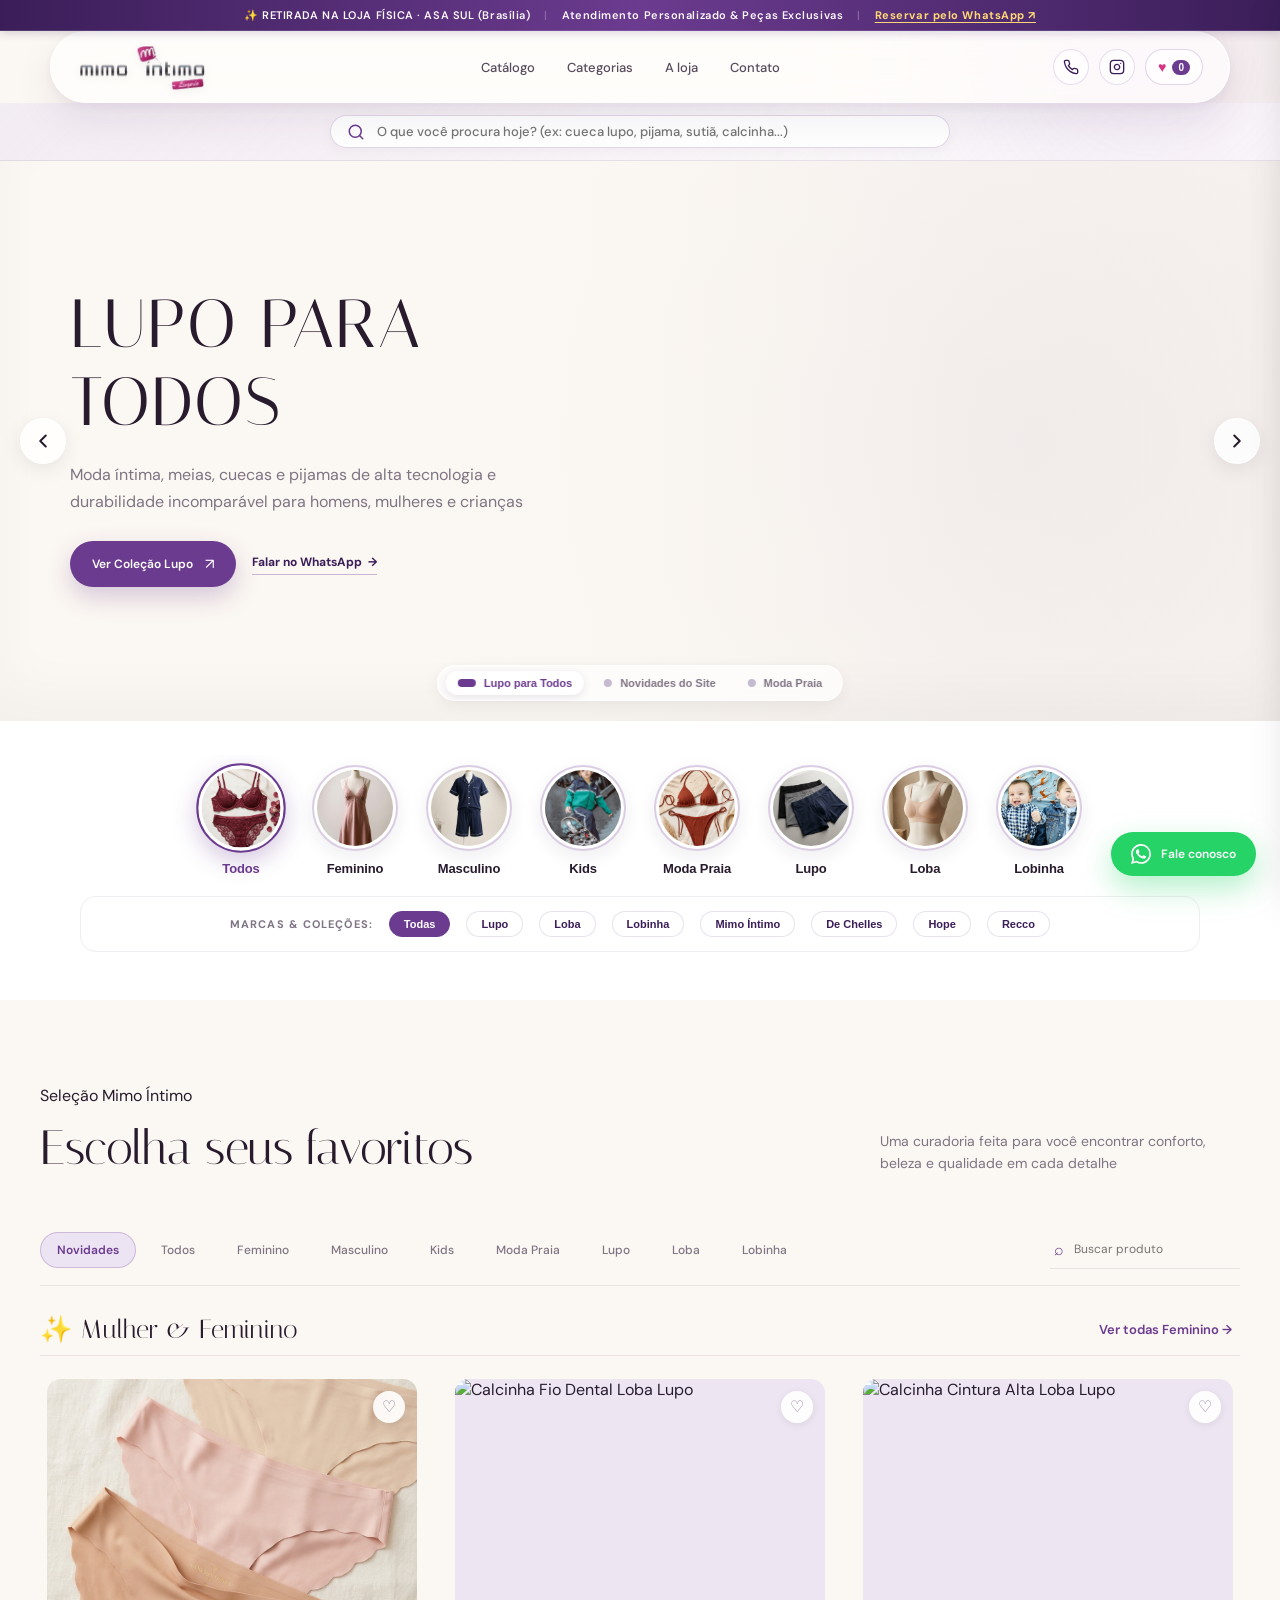
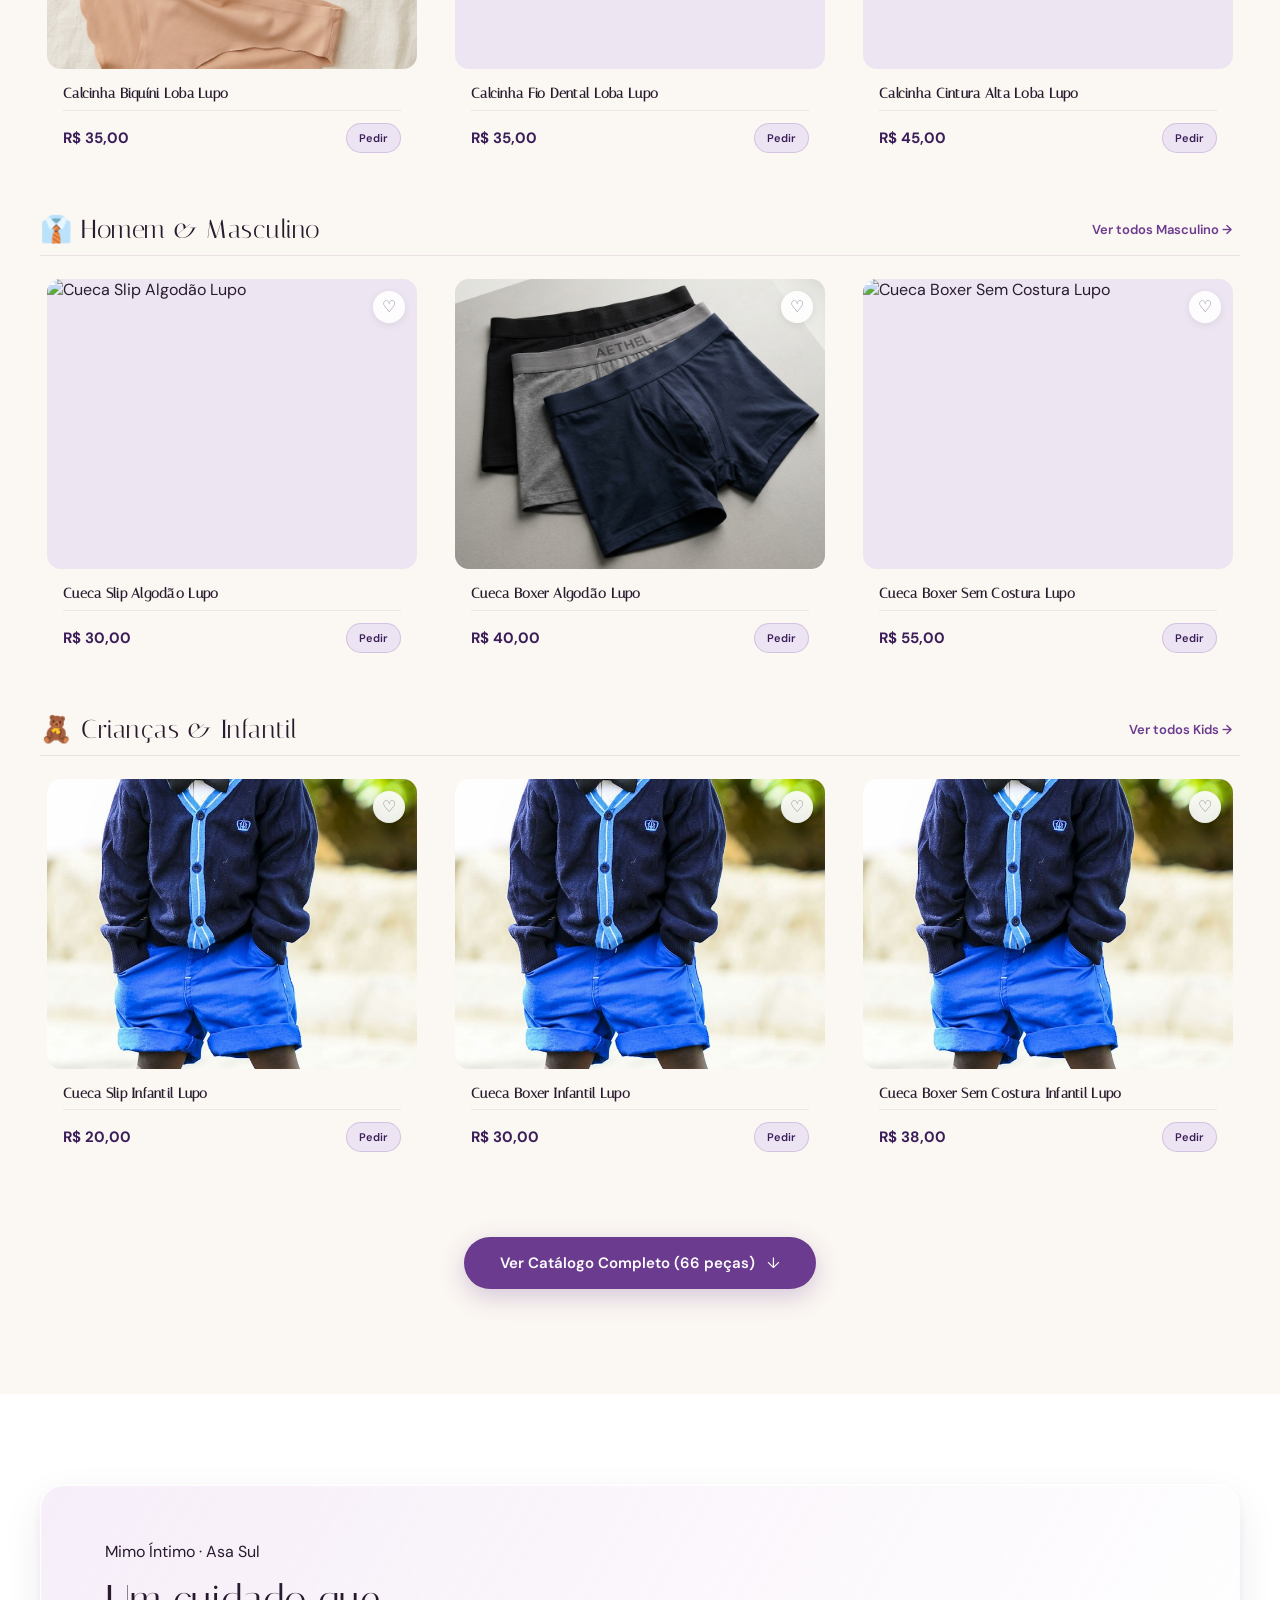
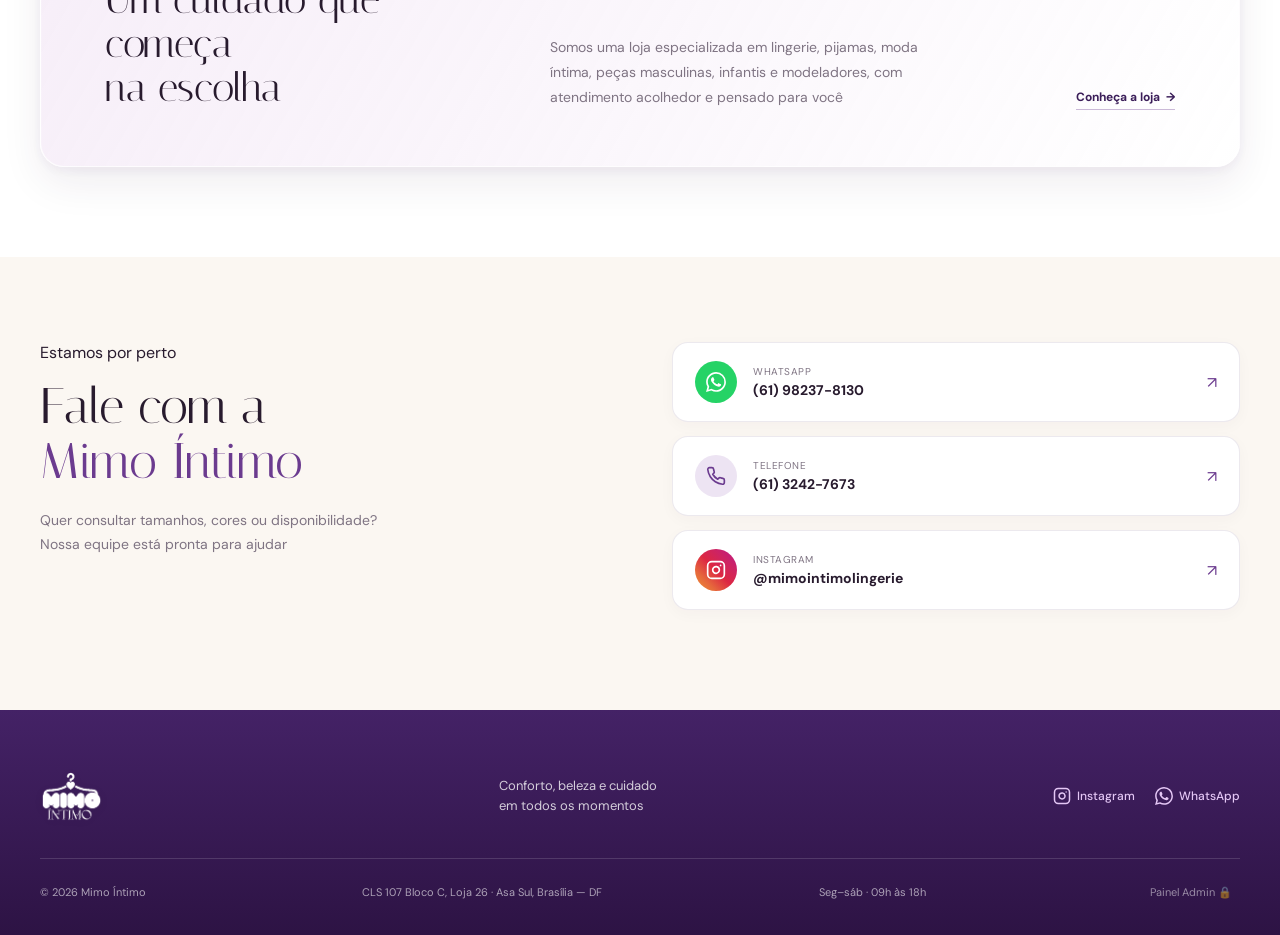
==== commit 29b87a22: "fix: restore real instant local photos, remove card boxes (hover border only), and remove AI tags" ====
--- a/index.html
+++ b/index.html
@@ -103,11 +103,10 @@
 
           <!-- SLIDE 1: Lupo para Todos -->
           <div class="hero-slide active" data-index="0">
-            <div class="hero-slide-bg" style="background-image: url('https://images.unsplash.com/photo-1489987707025-afc232f7ea0f?auto=format&fit=crop&w=1920&q=80');"></div>
+            <div class="hero-slide-bg" style="background-image: url('https://images.unsplash.com/photo-1521572267360-ee0c2909d518?auto=format&fit=crop&w=1920&q=80');"></div>
             <div class="hero-slide-overlay"></div>
             <div class="hero-slide-content section-shell">
               <div class="hero-copy">
-                <p class="eyebrow"><span class="badge-tag">Lupo, Loba & Lobinha</span></p>
                 <h1>Lupo para Todos<br /><span>para toda a família</span></h1>
                 <p class="hero-text">Moda íntima, meias, cuecas e pijamas de alta tecnologia e durabilidade incomparável para homens, mulheres e crianças</p>
                 <div class="hero-actions">
@@ -124,7 +123,6 @@
             <div class="hero-slide-overlay"></div>
             <div class="hero-slide-content section-shell">
               <div class="hero-copy">
-                <p class="eyebrow"><span class="badge-tag">Novidades Exclusivas</span></p>
                 <h1>Novidades do Site<br /><span>que abraçam você</span></h1>
                 <p class="hero-text">Lingeries em renda antialérgica, peças sem costura e pijamas de seda criados para celebrar sua beleza com aconchego</p>
                 <div class="hero-actions">
@@ -141,7 +139,6 @@
             <div class="hero-slide-overlay"></div>
             <div class="hero-slide-content section-shell">
               <div class="hero-copy">
-                <p class="eyebrow"><span class="badge-tag">Verão 2026 & Proteção UV</span></p>
                 <h1>Moda Praia<br /><span>estilo e proteção ao sol</span></h1>
                 <p class="hero-text">Biquínis, maiôs e sungas anatômicas com proteção solar UV50+ e secagem ultra-rápida para aproveitar cada raio de sol</p>
                 <div class="hero-actions">
--- a/styles.css
+++ b/styles.css
@@ -1636,20 +1636,22 @@
 
 .product-card {
   min-width: 0;
-  background: #fff;
-  border-radius: 20px;
-  border: 1px solid rgba(72, 43, 89, 0.08);
+  background: transparent;
+  border-radius: 18px;
+  border: 1px solid transparent;
   overflow: hidden;
-  box-shadow: 0 4px 20px rgba(50, 30, 62, 0.04);
+  box-shadow: none;
   display: flex;
   flex-direction: column;
-  transition: all 0.3s ease;
+  transition: border-color 0.25s ease, background-color 0.25s ease;
+  padding: 6px;
 }
 
 .product-card:hover {
-  transform: translateY(-4px);
-  box-shadow: var(--shadow-hover);
-  border-color: rgba(107, 59, 143, 0.2);
+  transform: none;
+  box-shadow: none;
+  border-color: rgba(107, 59, 143, 0.35);
+  background: rgba(255, 255, 255, 0.5);
 }
 
 .product-image-wrap {
@@ -1657,6 +1659,7 @@
   position: relative;
   overflow: hidden;
   background: #ede6f2;
+  border-radius: 14px;
 }
 
 .product-image-wrap img {
@@ -1668,22 +1671,26 @@
 }
 
 .product-card:hover .product-image-wrap img {
-  transform: scale(1.06);
+  transform: scale(1.04);
 }
 
 .product-tag {
+  display: none !important;
+}
+
+.product-tag.tag-esgotado {
+  display: inline-block !important;
   position: absolute;
-  top: 12px;
-  left: 12px;
+  top: 10px;
+  left: 10px;
   z-index: 2;
   border-radius: 999px;
-  padding: 5px 10px;
-  background: rgba(255, 255, 255, 0.9);
-  backdrop-filter: blur(8px);
+  padding: 4px 10px;
+  background: rgba(184, 51, 90, 0.9);
+  color: #fff;
   font-size: 10px;
   font-weight: 700;
-  color: var(--purple-dark);
-  box-shadow: 0 2px 8px rgba(0, 0, 0, 0.08);
+  letter-spacing: 0.05em;
 }
 
 .product-fav {
@@ -2579,8 +2586,15 @@
     gap: 8px !important;
   }
   .product-card {
+    background: transparent !important;
+    border: 1px solid transparent !important;
+    box-shadow: none !important;
     border-radius: 12px;
     cursor: pointer;
+    padding: 3px !important;
+  }
+  .product-card:hover, .product-card:active {
+    border-color: rgba(107, 59, 143, 0.4) !important;
   }
   .product-image-wrap {
     height: 125px !important;
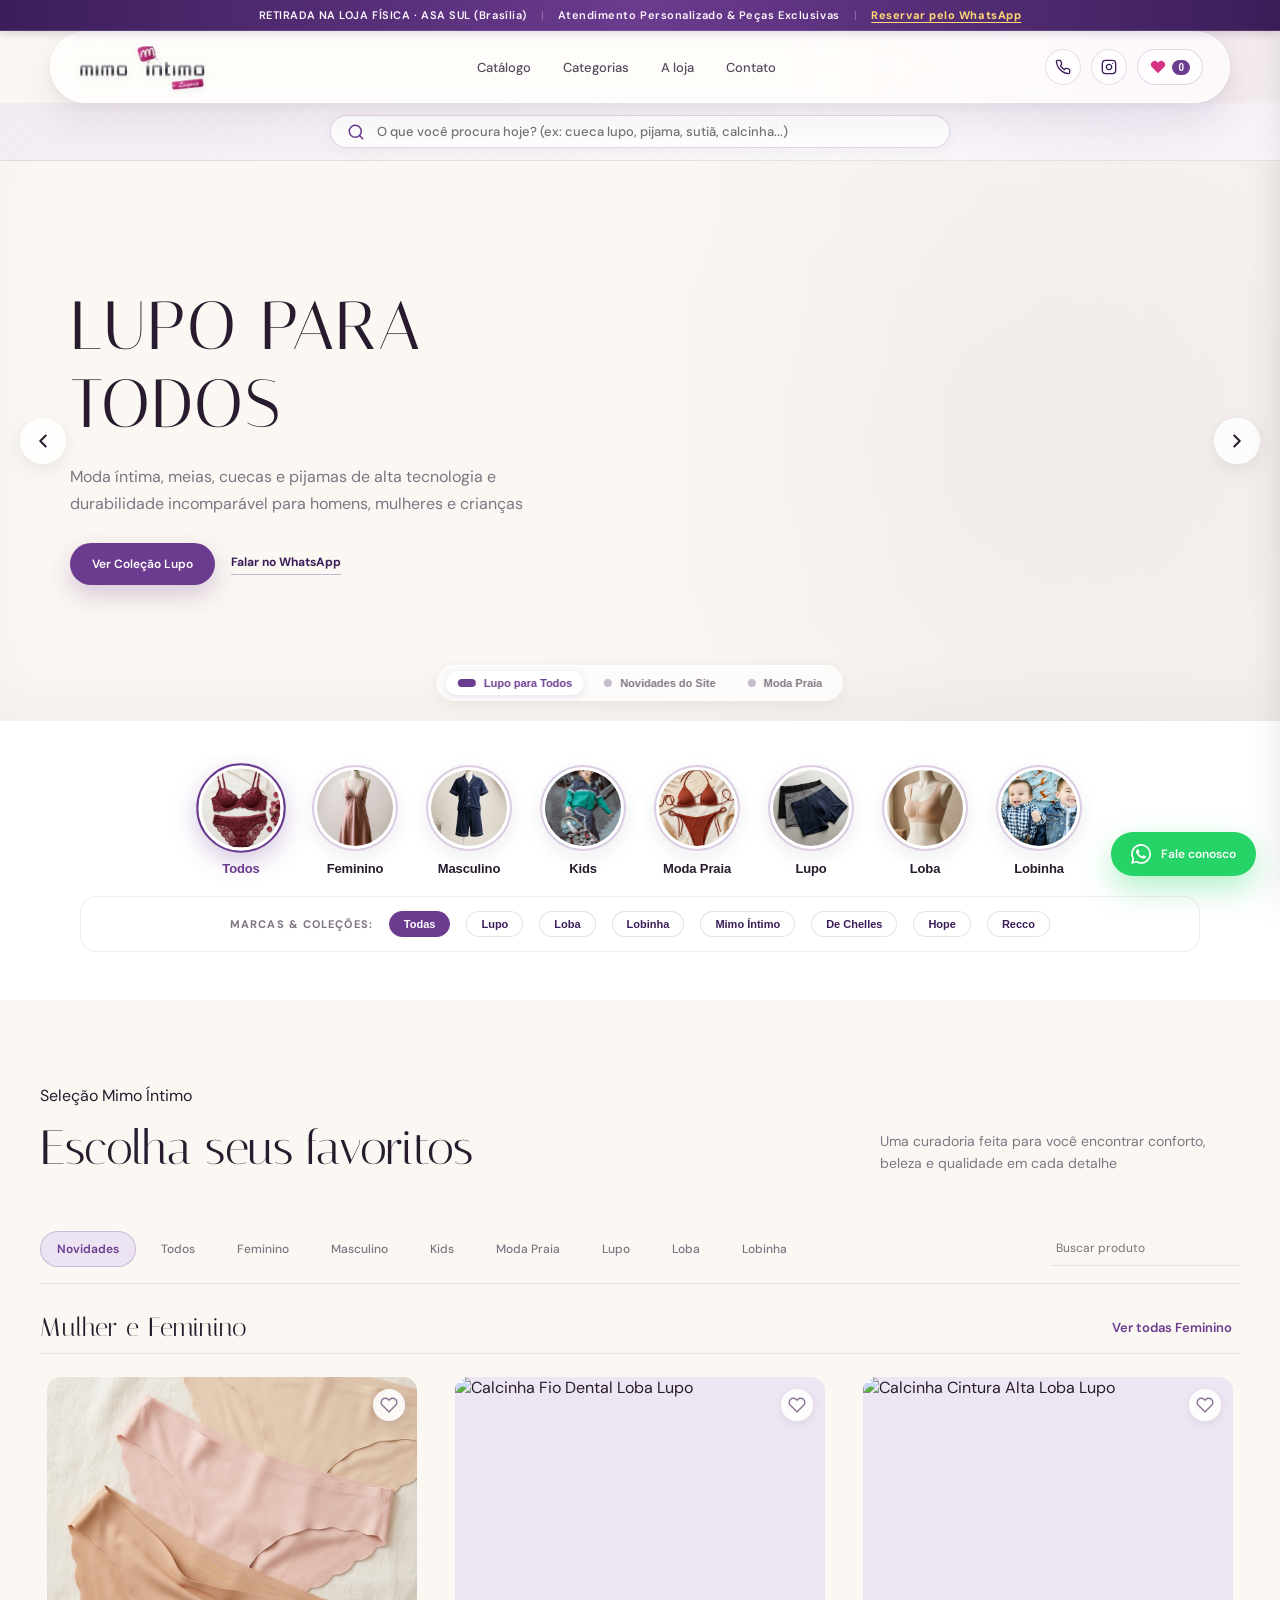
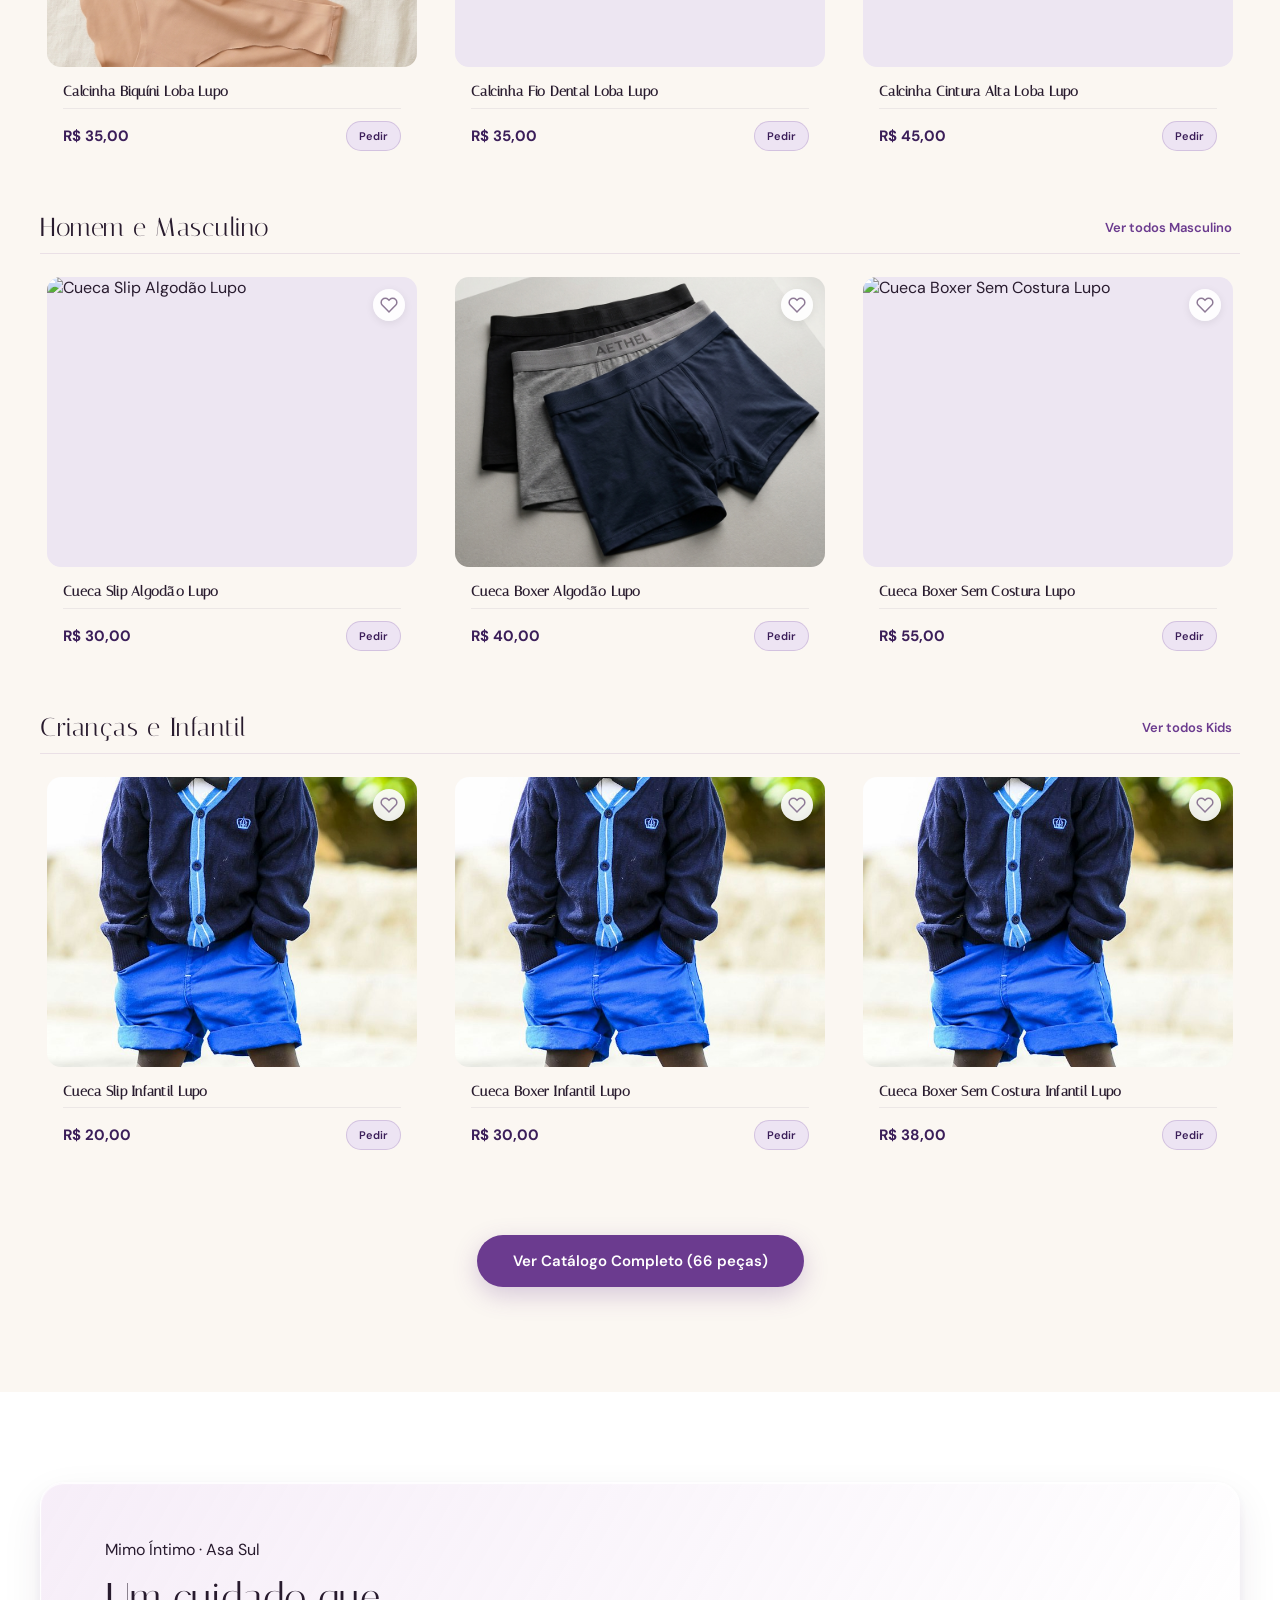
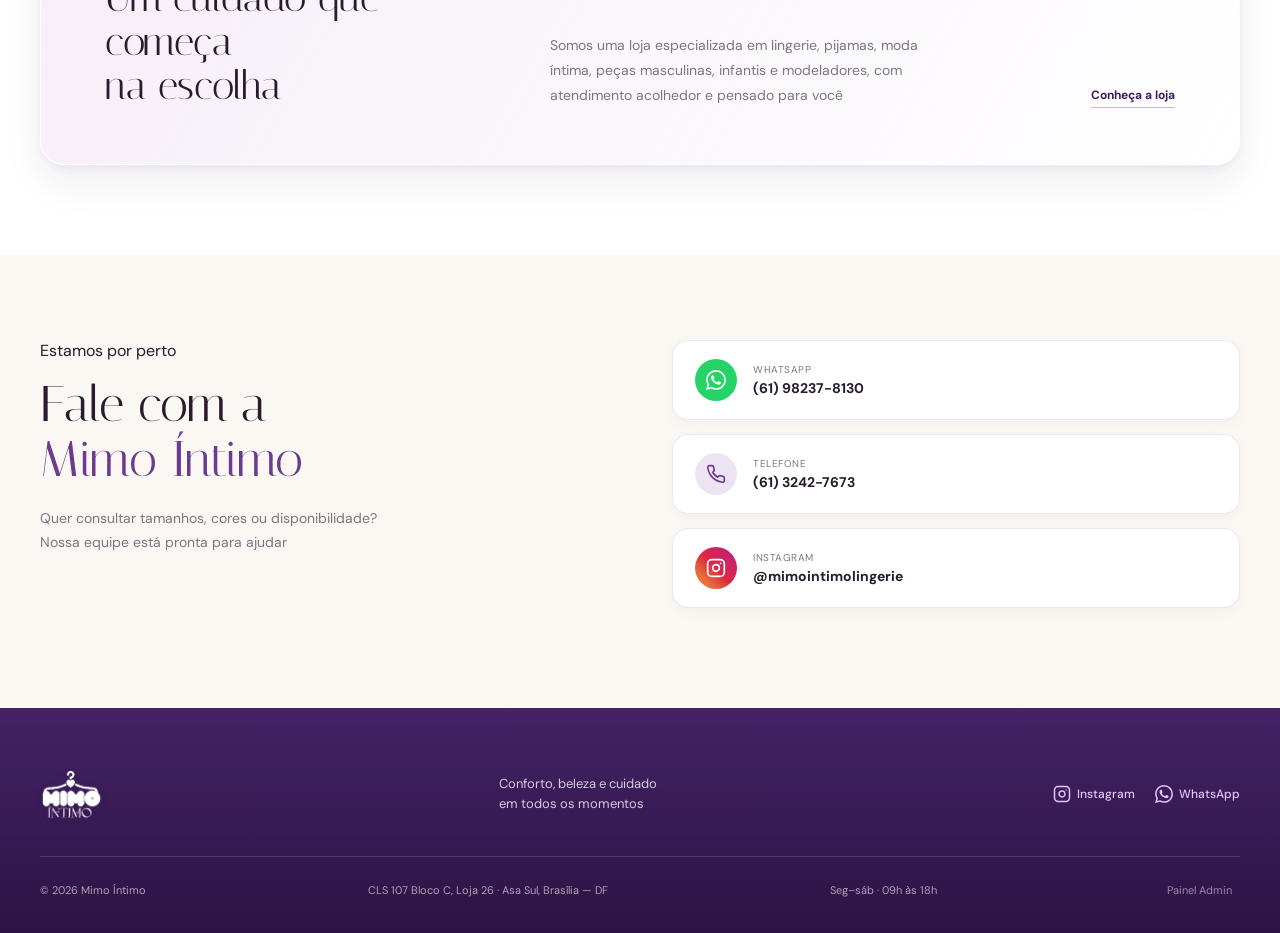
==== commit 657d7c69: "Remove all emojis and unicode symbols across website and admin" ====
--- a/index.html
+++ b/index.html
@@ -22,13 +22,13 @@
     <!-- BARRA ROXA DE PONTA A PONTA NO TOPO -->
     <div class="announcement-top-bar">
       <div class="announcement-inner">
-        <span class="desktop-only-announcement">✨ RETIRADA NA LOJA FÍSICA · ASA SUL (Brasília)</span>
+        <span class="desktop-only-announcement">RETIRADA NA LOJA FÍSICA · ASA SUL (Brasília)</span>
         <span class="mobile-only-announcement">retirada na loja</span>
         <span class="bar-sep desktop-only-announcement">|</span>
         <span class="desktop-only-announcement">Atendimento Personalizado & Peças Exclusivas</span>
         <span class="bar-sep desktop-only-announcement">|</span>
         <a href="https://wa.me/5561982378130?text=Olá!%20Gostaria%20de%20reservar%20uma%20peça%20para%20retirada%20na%20loja" target="_blank" rel="noreferrer" class="announcement-link desktop-only-announcement">
-          Reservar pelo WhatsApp ↗
+          Reservar pelo WhatsApp
         </a>
       </div>
     </div>
@@ -53,7 +53,7 @@
             <svg width="16" height="16" viewBox="0 0 24 24" fill="none" stroke="currentColor" stroke-width="2" stroke-linecap="round" stroke-linejoin="round"><rect x="2" y="2" width="20" height="20" rx="5" ry="5"></rect><path d="M16 11.37A4 4 0 1 1 12.63 8 4 4 0 0 1 16 11.37z"></path><line x1="17.5" y1="6.5" x2="17.51" y2="6.5"></line></svg>
           </a>
           <button class="nav-fav-btn" id="fav-toggle" type="button" aria-label="Ver favoritos" title="Ver meus favoritos">
-            <span class="nav-fav-heart">♥</span>
+            <svg class="nav-fav-heart" width="16" height="16" viewBox="0 0 24 24" fill="currentColor"><path d="M20.84 4.61a5.5 5.5 0 0 0-7.78 0L12 5.67l-1.06-1.06a5.5 5.5 0 0 0-7.78 7.78l1.06 1.06L12 21.23l7.78-7.78 1.06-1.06a5.5 5.5 0 0 0 0-7.78z"></path></svg>
             <span class="nav-fav-badge" id="fav-badge">0</span>
           </button>
           <button class="menu-toggle" type="button" aria-label="Abrir menu" aria-expanded="false"><span></span><span></span></button>
@@ -72,7 +72,7 @@
             <svg width="18" height="18" viewBox="0 0 24 24" fill="none" stroke="currentColor" stroke-width="2" stroke-linecap="round" stroke-linejoin="round"><circle cx="11" cy="11" r="8"></circle><line x1="21" y1="21" x2="16.65" y2="16.65"></line></svg>
           </span>
           <input class="top-search-input" id="top-search-input" type="search" autocomplete="off" placeholder="O que você procura hoje? (ex: cueca lupo, pijama, sutiã, calcinha...)" />
-          <button type="button" id="top-search-clear" class="top-search-clear-btn" style="display: none;">✕</button>
+          <button type="button" id="top-search-clear" class="top-search-clear-btn" style="display: none;" aria-label="Limpar busca"><svg width="14" height="14" viewBox="0 0 24 24" fill="none" stroke="currentColor" stroke-width="2.5"><line x1="18" y1="6" x2="6" y2="18"></line><line x1="6" y1="6" x2="18" y2="18"></line></svg></button>
         </form>
 
         <!-- DROPDOWN DE SUGESTÕES E RESULTADOS RÁPIDOS ABAIXO DA BARRA -->
@@ -110,8 +110,8 @@
                 <h1>Lupo para Todos<br /><span>para toda a família</span></h1>
                 <p class="hero-text">Moda íntima, meias, cuecas e pijamas de alta tecnologia e durabilidade incomparável para homens, mulheres e crianças</p>
                 <div class="hero-actions">
-                  <a class="button button-primary hero-btn-cat" href="#catalogo" data-filter="Lupo">Ver Coleção Lupo <span>↗</span></a>
-                  <a class="text-link" href="https://wa.me/5561982378130?text=Olá!%20Gostaria%20de%20conhecer%20a%20linha%20Lupo%20da%20Mimo%20Íntimo" target="_blank" rel="noreferrer">Falar no WhatsApp <span>→</span></a>
+                  <a class="button button-primary hero-btn-cat" href="#catalogo" data-filter="Lupo">Ver Coleção Lupo</a>
+                  <a class="text-link" href="https://wa.me/5561982378130?text=Olá!%20Gostaria%20de%20conhecer%20a%20linha%20Lupo%20da%20Mimo%20Íntimo" target="_blank" rel="noreferrer">Falar no WhatsApp</a>
                 </div>
               </div>
             </div>
@@ -126,8 +126,8 @@
                 <h1>Novidades do Site<br /><span>que abraçam você</span></h1>
                 <p class="hero-text">Lingeries em renda antialérgica, peças sem costura e pijamas de seda criados para celebrar sua beleza com aconchego</p>
                 <div class="hero-actions">
-                  <a class="button button-primary hero-btn-cat" href="#catalogo" data-filter="Novidades">Explorar Novidades <span>↗</span></a>
-                  <a class="text-link" href="https://wa.me/5561982378130?text=Olá!%20Gostaria%20de%20ver%20as%20novidades%20da%20Mimo%20Íntimo" target="_blank" rel="noreferrer">Falar no WhatsApp <span>→</span></a>
+                  <a class="button button-primary hero-btn-cat" href="#catalogo" data-filter="Novidades">Explorar Novidades</a>
+                  <a class="text-link" href="https://wa.me/5561982378130?text=Olá!%20Gostaria%20de%20ver%20as%20novidades%20da%20Mimo%20Íntimo" target="_blank" rel="noreferrer">Falar no WhatsApp</a>
                 </div>
               </div>
             </div>
@@ -142,8 +142,8 @@
                 <h1>Moda Praia<br /><span>estilo e proteção ao sol</span></h1>
                 <p class="hero-text">Biquínis, maiôs e sungas anatômicas com proteção solar UV50+ e secagem ultra-rápida para aproveitar cada raio de sol</p>
                 <div class="hero-actions">
-                  <a class="button button-primary hero-btn-cat" href="#catalogo" data-filter="Moda Praia">Ver Moda Praia <span>↗</span></a>
-                  <a class="text-link" href="https://wa.me/5561982378130?text=Olá!%20Gostaria%20de%20conhecer%20a%20linha%20de%20Moda%20Praia%20da%20Mimo%20Íntimo" target="_blank" rel="noreferrer">Pedir no WhatsApp <span>→</span></a>
+                  <a class="button button-primary hero-btn-cat" href="#catalogo" data-filter="Moda Praia">Ver Moda Praia</a>
+                  <a class="text-link" href="https://wa.me/5561982378130?text=Olá!%20Gostaria%20de%20conhecer%20a%20linha%20de%20Moda%20Praia%20da%20Mimo%20Íntimo" target="_blank" rel="noreferrer">Pedir no WhatsApp</a>
                 </div>
               </div>
             </div>
@@ -258,7 +258,7 @@
               <button class="chip" data-filter="Loba">Loba</button>
               <button class="chip" data-filter="Lobinha">Lobinha</button>
             </div>
-            <label class="search-box"><span>⌕</span><input id="search" type="search" placeholder="Buscar produto" /></label>
+            <label class="search-box"><input id="search" type="search" placeholder="Buscar produto" /></label>
           </div>
 
           <!-- MODO NOVIDADES (EXIBIÇÃO INICIAL ORGANIZADA: 3 MULHER, 3 HOMEM, 3 CRIANÇAS) -->
@@ -266,8 +266,8 @@
             <!-- 1. Linha Feminino (Mulher) -->
             <div class="novidades-row-group">
               <div class="novidades-group-header">
-                <h3>✨ Mulher & Feminino</h3>
-                <button type="button" class="btn-subcat-more" onclick="selectCategoryFilter('Feminino')">Ver todas Feminino →</button>
+                <h3>Mulher e Feminino</h3>
+                <button type="button" class="btn-subcat-more" onclick="selectCategoryFilter('Feminino')">Ver todas Feminino</button>
               </div>
               <div class="product-grid novidades-subgrid" id="novidades-fem-grid"></div>
             </div>
@@ -275,8 +275,8 @@
             <!-- 2. Linha Masculino (Homem) -->
             <div class="novidades-row-group">
               <div class="novidades-group-header">
-                <h3>👔 Homem & Masculino</h3>
-                <button type="button" class="btn-subcat-more" onclick="selectCategoryFilter('Masculino')">Ver todos Masculino →</button>
+                <h3>Homem e Masculino</h3>
+                <button type="button" class="btn-subcat-more" onclick="selectCategoryFilter('Masculino')">Ver todos Masculino</button>
               </div>
               <div class="product-grid novidades-subgrid" id="novidades-masc-grid"></div>
             </div>
@@ -284,8 +284,8 @@
             <!-- 3. Linha Infantil (Crianças) -->
             <div class="novidades-row-group">
               <div class="novidades-group-header">
-                <h3>🧸 Crianças & Infantil</h3>
-                <button type="button" class="btn-subcat-more" onclick="selectCategoryFilter('Infantil')">Ver todos Kids →</button>
+                <h3>Crianças e Infantil</h3>
+                <button type="button" class="btn-subcat-more" onclick="selectCategoryFilter('Infantil')">Ver todos Kids</button>
               </div>
               <div class="product-grid novidades-subgrid" id="novidades-inf-grid"></div>
             </div>
@@ -293,7 +293,7 @@
             <!-- Botão Ver Catálogo Completo -->
             <div class="catalog-see-all-wrap">
               <button type="button" class="button button-primary btn-see-full-catalog" onclick="showFullCatalog()">
-                Ver Catálogo Completo (66 peças) <span>↓</span>
+                Ver Catálogo Completo (66 peças)
               </button>
             </div>
           </div>
@@ -301,13 +301,13 @@
           <!-- MODO CATÁLOGO COMPLETO (Exibido ao filtrar por categoria, pesquisar ou clicar em ver tudo) -->
           <div class="catalog-full-container" id="catalog-full-view" style="display: none;">
             <div class="catalog-back-to-novidades">
-              <button type="button" class="btn-back-novidades" onclick="showNovidadesView()">← Voltar para Novidades</button>
+              <button type="button" class="btn-back-novidades" onclick="showNovidadesView()">Voltar para Novidades</button>
               <span class="catalog-active-filter-title" id="full-catalog-title">Todas as Peças</span>
             </div>
             <div class="product-grid" id="product-grid"></div>
             <div class="catalog-bottom">
               <span id="result-count"></span>
-              <button class="button button-outline" id="load-more" type="button">Ver mais produtos <span>↓</span></button>
+              <button class="button button-outline" id="load-more" type="button">Ver mais produtos</button>
             </div>
           </div>
         </div>
@@ -322,7 +322,7 @@
               <h2>Um cuidado que começa<br />na escolha</h2>
             </div>
             <p>Somos uma loja especializada em lingerie, pijamas, moda íntima, peças masculinas, infantis e modeladores, com atendimento acolhedor e pensado para você</p>
-            <a class="text-link" href="#contato">Conheça a loja <span>→</span></a>
+            <a class="text-link" href="#contato">Conheça a loja</a>
           </div>
         </div>
       </section>
@@ -341,21 +341,18 @@
                 <svg width="20" height="20" viewBox="0 0 24 24" fill="currentColor"><path d="M17.472 14.382c-.297-.149-1.758-.867-2.03-.967-.273-.099-.471-.148-.67.15-.197.297-.767.966-.94 1.164-.173.199-.347.223-.644.075-.297-.15-1.255-.463-2.39-1.475-.883-.788-1.48-1.761-1.653-2.059-.173-.297-.018-.458.13-.606.134-.133.298-.347.446-.52.149-.174.198-.298.298-.497.099-.198.05-.371-.025-.52-.075-.149-.669-1.612-.916-2.207-.242-.579-.487-.5-.669-.51-.173-.008-.371-.01-.57-.01-.198 0-.52.074-.792.372-.272.297-1.04 1.016-1.04 2.479 0 1.462 1.065 2.875 1.213 3.074.149.198 2.096 3.2 5.077 4.487.709.306 1.262.489 1.694.625.712.227 1.36.195 1.871.118.571-.085 1.758-.719 2.006-1.413.248-.694.248-1.289.173-1.413-.074-.124-.272-.198-.57-.347m-5.421 7.403h-.004a9.87 9.87 0 01-5.031-1.378l-.361-.214-3.741.982.998-3.648-.235-.374a9.86 9.86 0 01-1.51-5.26c.001-5.45 4.436-9.884 9.888-9.884 2.64 0 5.122 1.03 6.988 2.898a9.825 9.825 0 012.893 6.994c-.003 5.45-4.437 9.884-9.885 9.884m8.413-18.297A11.815 11.815 0 0012.05 0C5.495 0 .16 5.335.157 11.892c0 2.096.547 4.142 1.588 5.945L.057 24l6.305-1.654a11.882 11.882 0 005.683 1.448h.005c6.554 0 11.89-5.335 11.893-11.893a11.821 11.821 0 00-3.48-8.413Z"/></svg>
               </span>
               <div><small>WhatsApp</small><strong>(61) 98237-8130</strong></div>
-              <span>↗</span>
             </a>
             <a href="tel:+556132427673" class="contact-card">
               <span class="contact-symbol contact-symbol-phone">
                 <svg width="20" height="20" viewBox="0 0 24 24" fill="none" stroke="currentColor" stroke-width="2" stroke-linecap="round" stroke-linejoin="round"><path d="M22 16.92v3a2 2 0 0 1-2.18 2 19.79 19.79 0 0 1-8.63-3.07 19.5 19.5 0 0 1-6-6 19.79 19.79 0 0 1-3.07-8.67A2 2 0 0 1 4.11 2h3a2 2 0 0 1 2 1.72 12.84 12.84 0 0 0 .7 2.81 2 2 0 0 1-.45 2.11L8.09 9.91a16 16 0 0 0 6 6l1.27-1.27a2 2 0 0 1 2.11-.45 12.84 12.84 0 0 0 2.81.7A2 2 0 0 1 22 16.92z"></path></svg>
               </span>
               <div><small>Telefone</small><strong>(61) 3242-7673</strong></div>
-              <span>↗</span>
             </a>
             <a href="https://www.instagram.com/mimointimolingerie" target="_blank" rel="noreferrer" class="contact-card">
               <span class="contact-symbol contact-symbol-instagram">
                 <svg width="20" height="20" viewBox="0 0 24 24" fill="none" stroke="currentColor" stroke-width="2" stroke-linecap="round" stroke-linejoin="round"><rect x="2" y="2" width="20" height="20" rx="5" ry="5"></rect><path d="M16 11.37A4 4 0 1 1 12.63 8 4 4 0 0 1 16 11.37z"></path><line x1="17.5" y1="6.5" x2="17.51" y2="6.5"></line></svg>
               </span>
               <div><small>Instagram</small><strong>@mimointimolingerie</strong></div>
-              <span>↗</span>
             </a>
           </div>
         </div>
@@ -385,7 +382,7 @@
           <span>© 2026 Mimo Íntimo</span>
           <span>CLS 107 Bloco C, Loja 26 · Asa Sul, Brasília — DF</span>
           <span>Seg–sáb · 09h às 18h</span>
-          <a href="admin.html" class="footer-admin-link" title="Acesso Administrativo">Painel Admin 🔒</a>
+          <a href="admin.html" class="footer-admin-link" title="Acesso Administrativo">Painel Admin</a>
         </div>
       </div>
     </footer>
@@ -393,7 +390,7 @@
     <!-- MODAL DE DETALHES DO PRODUTO (COMO UMA PÁGINA COM URL PRÓPRIA #produto-ID) -->
     <div class="product-modal-view" id="product-detail-modal" aria-hidden="true">
       <div class="product-modal-card">
-        <button class="product-modal-close" id="modal-detail-close" type="button" aria-label="Fechar detalhes">✕</button>
+        <button class="product-modal-close" id="modal-detail-close" type="button" aria-label="Fechar detalhes"><svg width="14" height="14" viewBox="0 0 24 24" fill="none" stroke="currentColor" stroke-width="2.5"><line x1="18" y1="6" x2="6" y2="18"></line><line x1="6" y1="6" x2="18" y2="18"></line></svg></button>
         <div class="product-modal-gallery">
           <img id="modal-detail-img" src="" alt="Produto Mimo Íntimo" />
         </div>
@@ -434,7 +431,7 @@
               <span id="modal-detail-btntext">Pedir Peça no WhatsApp</span>
             </a>
             <button type="button" class="modal-fav-btn" id="modal-detail-favbtn" onclick="toggleModalProductFav()">
-              <span id="modal-detail-favicon">♡</span>
+              <span id="modal-detail-favicon"><svg class="modal-fav-svg" width="16" height="16" viewBox="0 0 24 24" fill="none" stroke="currentColor" stroke-width="2" stroke-linecap="round" stroke-linejoin="round"><path d="M20.84 4.61a5.5 5.5 0 0 0-7.78 0L12 5.67l-1.06-1.06a5.5 5.5 0 0 0-7.78 7.78l1.06 1.06L12 21.23l7.78-7.78 1.06-1.06a5.5 5.5 0 0 0 0-7.78z"></path></svg></span>
               <span id="modal-detail-favtext">Salvar Favorito</span>
             </button>
           </div>
@@ -450,11 +447,13 @@
           <h3>Meus Favoritos</h3>
           <span class="drawer-subtitle" id="drawer-count">0 itens salvos</span>
         </div>
-        <button class="drawer-close" id="drawer-close" aria-label="Fechar favoritos">✕</button>
+        <button class="drawer-close" id="drawer-close" aria-label="Fechar favoritos">
+          <svg width="14" height="14" viewBox="0 0 24 24" fill="none" stroke="currentColor" stroke-width="2.5"><line x1="18" y1="6" x2="6" y2="18"></line><line x1="6" y1="6" x2="18" y2="18"></line></svg>
+        </button>
       </div>
 
       <div class="drawer-body" id="drawer-items">
-        <p class="drawer-empty">Você ainda não favoritou nenhuma peça. Clique no coração ♡ nos produtos para salvar seus favoritos</p>
+        <p class="drawer-empty">Você ainda não favoritou nenhuma peça. Clique no coração nos produtos para salvar seus favoritos</p>
       </div>
 
       <div class="drawer-footer" id="drawer-footer">
@@ -479,8 +478,12 @@
     <!-- POP-UP 1: CONFERIR DISPONIBILIDADE NO ESTOQUE VIA WHATSAPP -->
     <div class="pix-popup-overlay" id="pix-stock-popup" aria-hidden="true">
       <div class="pix-popup-card">
-        <button class="product-modal-close" onclick="closePixPopups()">✕</button>
-        <div class="pix-popup-icon pix-icon-warn">⚠️</div>
+        <button class="product-modal-close" onclick="closePixPopups()">
+          <svg width="14" height="14" viewBox="0 0 24 24" fill="none" stroke="currentColor" stroke-width="2.5"><line x1="18" y1="6" x2="6" y2="18"></line><line x1="6" y1="6" x2="18" y2="18"></line></svg>
+        </button>
+        <div class="pix-popup-icon pix-icon-warn">
+          <svg width="24" height="24" viewBox="0 0 24 24" fill="none" stroke="currentColor" stroke-width="2"><path d="M10.29 3.86L1.82 18a2 2 0 0 0 1.71 3h16.94a2 2 0 0 0 1.71-3L13.71 3.86a2 2 0 0 0-3.42 0z"></path><line x1="12" y1="9" x2="12" y2="13"></line><line x1="12" y1="17" x2="12.01" y2="17"></line></svg>
+        </div>
         <h3>Confira se temos em estoque!</h3>
         <p>
           Para sua segurança e garantir que as cores e tamanhos escolhidos estão separados na loja física da Asa Sul, <strong>envie a lista rápida para nossa equipe no WhatsApp</strong> antes de transferir.
@@ -493,7 +496,7 @@
 
         <!-- AO VOLTAR A PESSOA CLICA AQUI -->
         <button type="button" class="pix-btn-confirmed" id="btn-already-checked" onclick="openPixQrCodeModal()">
-          ✓ Já conferi no WhatsApp, abrir QR Code Pix
+          Já conferi no WhatsApp, abrir QR Code Pix
         </button>
       </div>
     </div>
@@ -501,8 +504,12 @@
     <!-- POP-UP 2: QR CODE PIX DA LOJA -->
     <div class="pix-popup-overlay" id="pix-qrcode-popup" aria-hidden="true">
       <div class="pix-popup-card">
-        <button class="product-modal-close" onclick="closePixPopups()">✕</button>
-        <div class="pix-popup-icon pix-icon-success">💳</div>
+        <button class="product-modal-close" onclick="closePixPopups()">
+          <svg width="14" height="14" viewBox="0 0 24 24" fill="none" stroke="currentColor" stroke-width="2.5"><line x1="18" y1="6" x2="6" y2="18"></line><line x1="6" y1="6" x2="18" y2="18"></line></svg>
+        </button>
+        <div class="pix-popup-icon pix-icon-success">
+          <svg width="24" height="24" viewBox="0 0 24 24" fill="none" stroke="currentColor" stroke-width="2"><rect x="1" y="4" width="22" height="16" rx="2" ry="2"></rect><line x1="1" y1="10" x2="23" y2="10"></line></svg>
+        </div>
         <h3>Pagamento por Pix</h3>
         <p>
           Escaneie o QR Code abaixo no app do seu banco ou use a chave Pix oficial:
